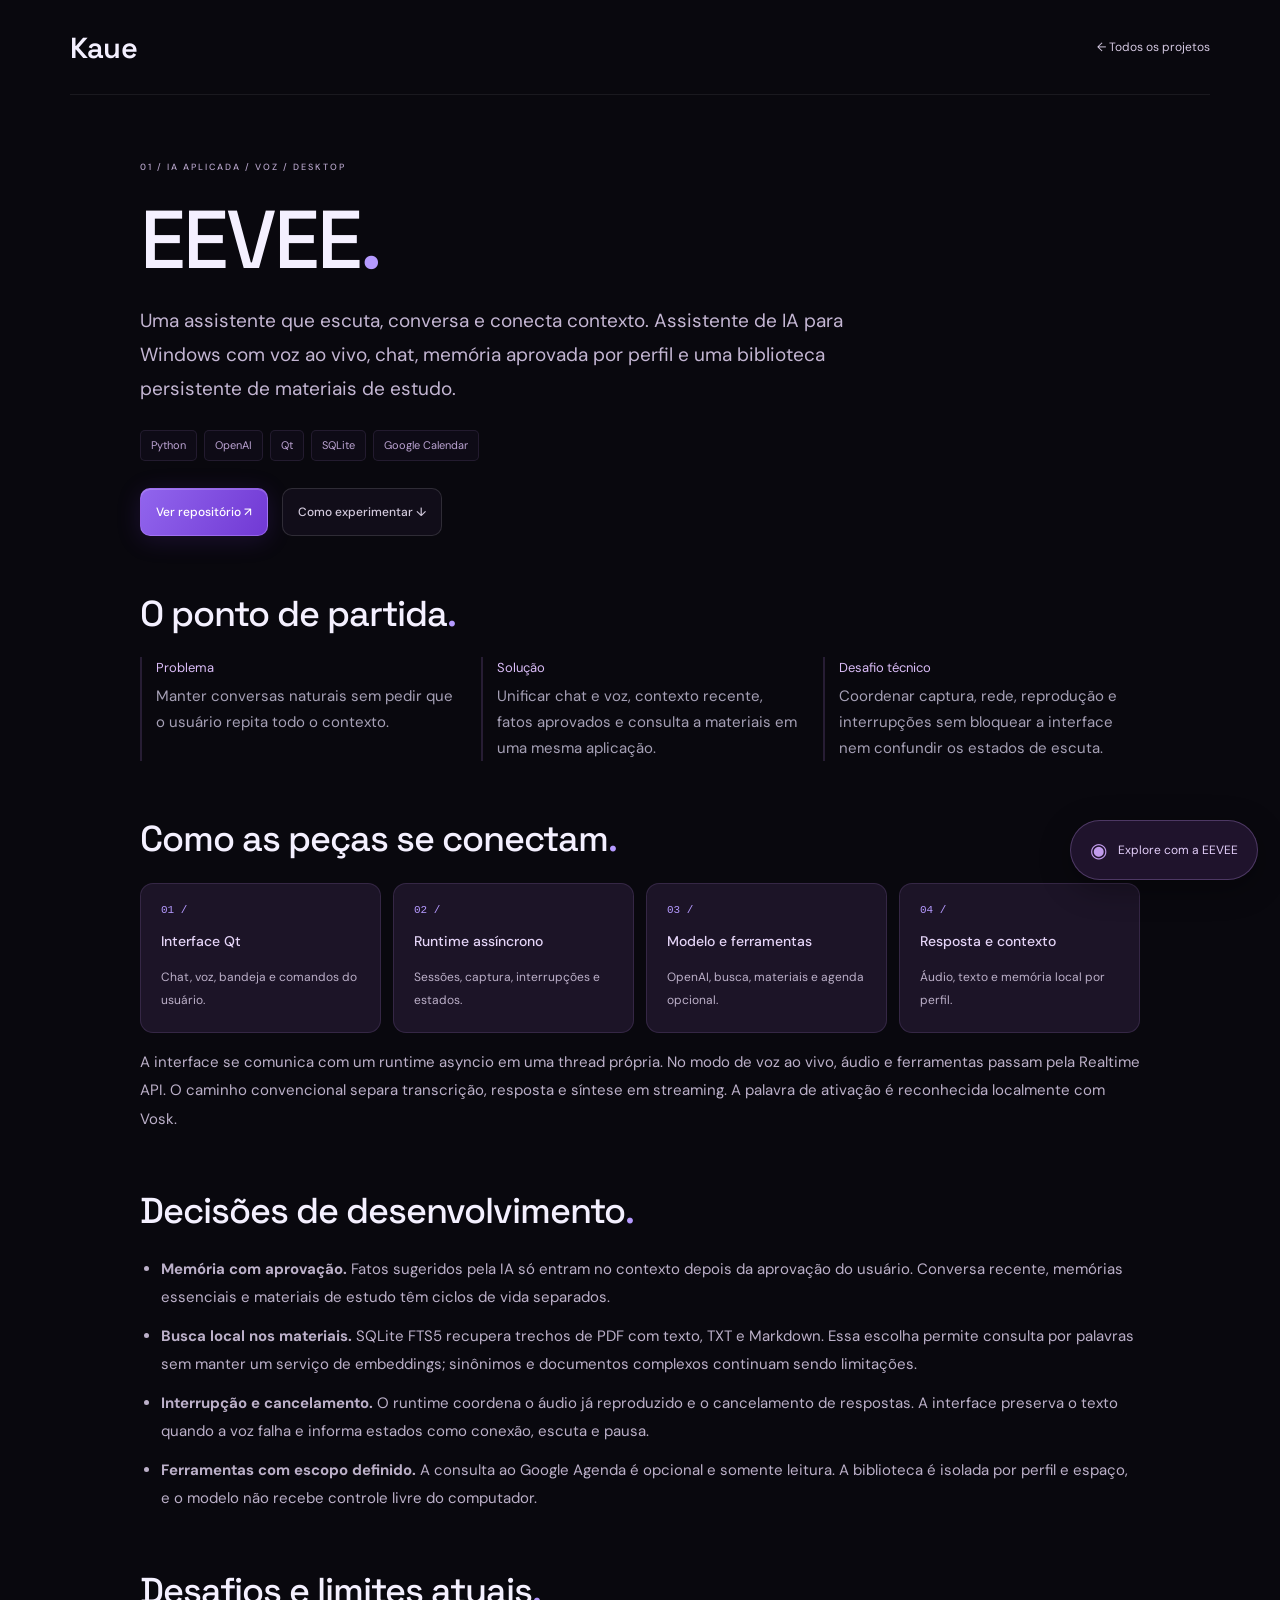
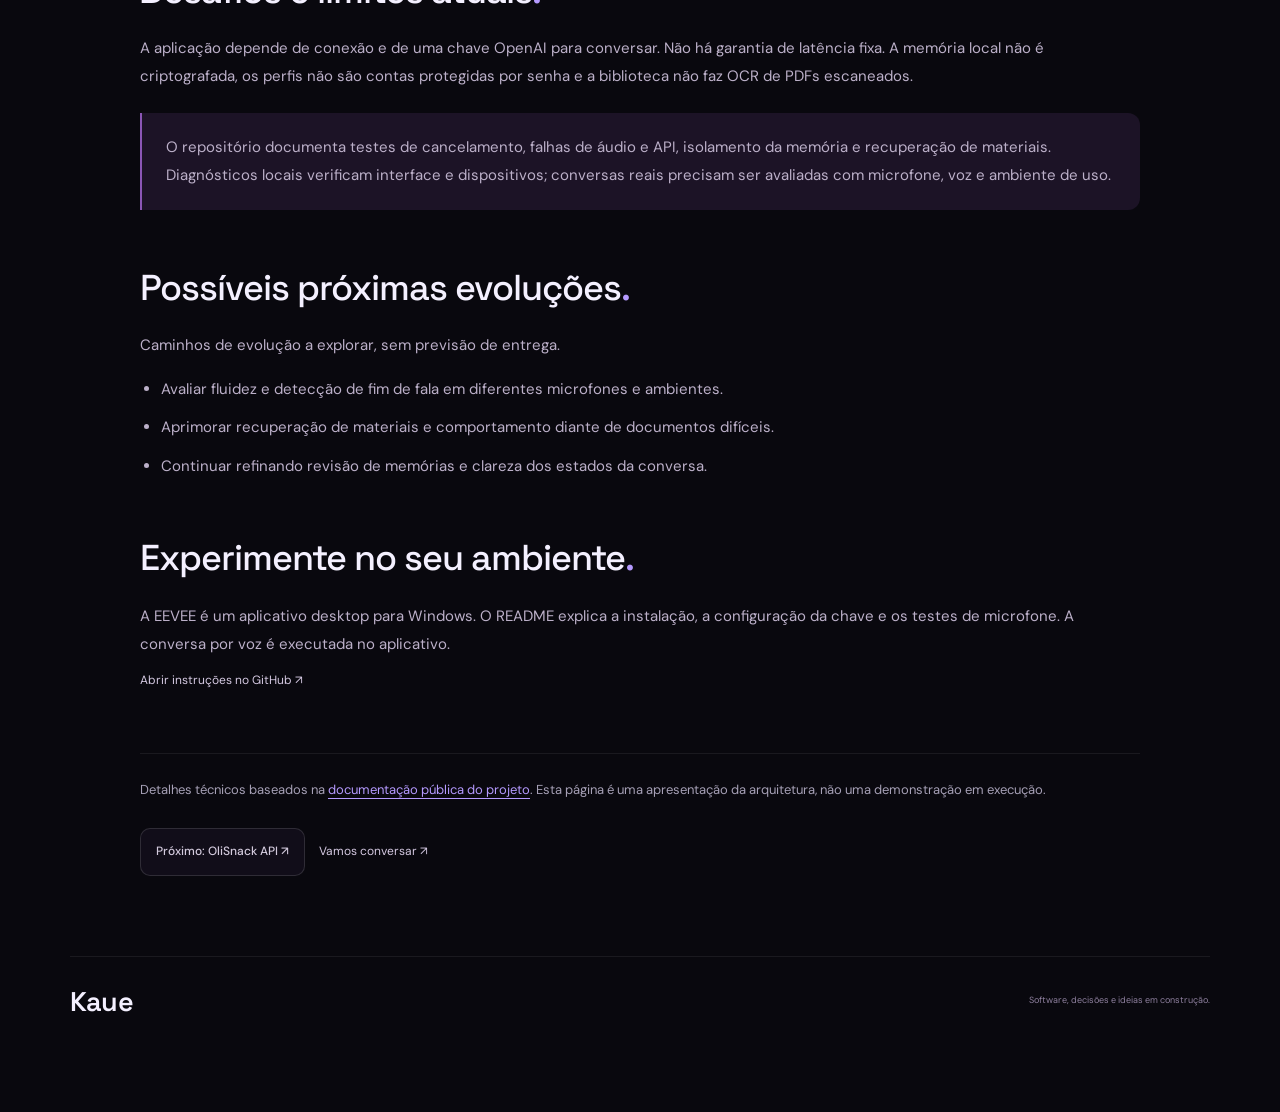
==== projects/eevee/index.html @ 70ad85b3 "feat: destaca EEVEE e aprimora portfolio para mobile" ====
<!DOCTYPE html>
<html lang="pt-BR"><head><meta charset="UTF-8"><meta name="viewport" content="width=device-width, initial-scale=1.0"><meta name="theme-color" content="#09080e"><title>EEVEE — Projeto de Kaue Oliveira</title><meta name="description" content="Assistente de IA para Windows com voz ao vivo, chat, memória aprovada por perfil e uma biblioteca persistente de materiais de estudo."><meta property="og:title" content="EEVEE — Kaue Oliveira"><meta property="og:description" content="Assistente de IA para Windows com voz ao vivo, chat, memória aprovada por perfil e uma biblioteca persistente de materiais de estudo."><meta property="og:type" content="article"><meta property="og:locale" content="pt_BR"><link rel="icon" href="../../assets/icons/favicon.svg" type="image/svg+xml"><link rel="preconnect" href="https://fonts.googleapis.com"><link rel="preconnect" href="https://fonts.gstatic.com" crossorigin><link href="https://fonts.googleapis.com/css2?family=DM+Sans:wght@400;500;600;700&family=Manrope:wght@400;500;600;700;800&family=Space+Grotesk:wght@400;500;600;700&display=swap" rel="stylesheet"><link rel="stylesheet" href="../../assets/css/main.css"><link rel="stylesheet" href="../../assets/css/showcase.css"><script src="../../assets/js/guide.js" defer></script></head>
<body><a class="skip-link" href="#main">Pular para o conteúdo</a><header class="container case-header"><a class="logo" href="../../index.html" aria-label="Kaue Oliveira, início">Kaue</a><a class="text-link" href="../../index.html#projects">← Todos os projetos</a></header>
<main class="container case-main" id="main"><p class="eyebrow">01 / IA APLICADA / VOZ / DESKTOP</p><h1>EEVEE<span class="accent">.</span></h1><p class="case-lead">Uma assistente que escuta, conversa e conecta contexto. Assistente de IA para Windows com voz ao vivo, chat, memória aprovada por perfil e uma biblioteca persistente de materiais de estudo.</p><div class="tags" aria-label="Tecnologias"><span>Python</span><span>OpenAI</span><span>Qt</span><span>SQLite</span><span>Google Calendar</span></div><div class="project-actions"><a class="button button-primary" href="https://github.com/KaueSun/Eevee-assistant" target="_blank" rel="noopener noreferrer">Ver repositório ↗</a><a class="button button-secondary" href="#experimentar">Como experimentar ↓</a></div>
<section class="case-section" aria-labelledby="overview-title"><h2 id="overview-title">O ponto de partida<span class="accent">.</span></h2><dl class="project-story"><div><dt>Problema</dt><dd>Manter conversas naturais sem pedir que o usuário repita todo o contexto.</dd></div><div><dt>Solução</dt><dd>Unificar chat e voz, contexto recente, fatos aprovados e consulta a materiais em uma mesma aplicação.</dd></div><div><dt>Desafio técnico</dt><dd>Coordenar captura, rede, reprodução e interrupções sem bloquear a interface nem confundir os estados de escuta.</dd></div></dl></section>
<section class="case-section" aria-labelledby="architecture-title"><h2 id="architecture-title">Como as peças se conectam<span class="accent">.</span></h2><ol class="architecture-flow" aria-label="Fluxo simplificado da arquitetura"><li><strong>Interface Qt</strong><span>Chat, voz, bandeja e comandos do usuário.</span></li><li><strong>Runtime assíncrono</strong><span>Sessões, captura, interrupções e estados.</span></li><li><strong>Modelo e ferramentas</strong><span>OpenAI, busca, materiais e agenda opcional.</span></li><li><strong>Resposta e contexto</strong><span>Áudio, texto e memória local por perfil.</span></li></ol><p>A interface se comunica com um runtime asyncio em uma thread própria. No modo de voz ao vivo, áudio e ferramentas passam pela Realtime API. O caminho convencional separa transcrição, resposta e síntese em streaming. A palavra de ativação é reconhecida localmente com Vosk.</p></section>
<section class="case-section" aria-labelledby="decisions-title"><h2 id="decisions-title">Decisões de desenvolvimento<span class="accent">.</span></h2><ul><li><strong>Memória com aprovação.</strong> Fatos sugeridos pela IA só entram no contexto depois da aprovação do usuário. Conversa recente, memórias essenciais e materiais de estudo têm ciclos de vida separados.</li><li><strong>Busca local nos materiais.</strong> SQLite FTS5 recupera trechos de PDF com texto, TXT e Markdown. Essa escolha permite consulta por palavras sem manter um serviço de embeddings; sinônimos e documentos complexos continuam sendo limitações.</li><li><strong>Interrupção e cancelamento.</strong> O runtime coordena o áudio já reproduzido e o cancelamento de respostas. A interface preserva o texto quando a voz falha e informa estados como conexão, escuta e pausa.</li><li><strong>Ferramentas com escopo definido.</strong> A consulta ao Google Agenda é opcional e somente leitura. A biblioteca é isolada por perfil e espaço, e o modelo não recebe controle livre do computador.</li></ul></section>
<section class="case-section" aria-labelledby="limits-title"><h2 id="limits-title">Desafios e limites atuais<span class="accent">.</span></h2><p>A aplicação depende de conexão e de uma chave OpenAI para conversar. Não há garantia de latência fixa. A memória local não é criptografada, os perfis não são contas protegidas por senha e a biblioteca não faz OCR de PDFs escaneados.</p><div class="case-note"><p>O repositório documenta testes de cancelamento, falhas de áudio e API, isolamento da memória e recuperação de materiais. Diagnósticos locais verificam interface e dispositivos; conversas reais precisam ser avaliadas com microfone, voz e ambiente de uso.</p></div></section>
<section class="case-section" aria-labelledby="next-title"><h2 id="next-title">Possíveis próximas evoluções<span class="accent">.</span></h2><p>Caminhos de evolução a explorar, sem previsão de entrega.</p><ul><li>Avaliar fluidez e detecção de fim de fala em diferentes microfones e ambientes.</li><li>Aprimorar recuperação de materiais e comportamento diante de documentos difíceis.</li><li>Continuar refinando revisão de memórias e clareza dos estados da conversa.</li></ul></section>
<section class="case-section" id="experimentar" aria-labelledby="try-title"><h2 id="try-title">Experimente no seu ambiente<span class="accent">.</span></h2><p>A EEVEE é um aplicativo desktop para Windows. O README explica a instalação, a configuração da chave e os testes de microfone. A conversa por voz é executada no aplicativo.</p><a class="text-link" href="https://github.com/KaueSun/Eevee-assistant#readme" target="_blank" rel="noopener noreferrer">Abrir instruções no GitHub ↗</a></section>
<p class="case-source">Detalhes técnicos baseados na <a href="https://github.com/KaueSun/Eevee-assistant#readme" target="_blank" rel="noopener noreferrer">documentação pública do projeto</a>. Esta página é uma apresentação da arquitetura, não uma demonstração em execução.</p><div class="project-actions"><a class="button button-secondary" href="../olisnack/">Próximo: OliSnack API ↗</a><a class="text-link" href="../../index.html#contact">Vamos conversar ↗</a></div></main><footer class="container footer"><a class="logo" href="../../index.html">Kaue</a><p>Software, decisões e ideias em construção.</p></footer></body></html>
---- assets/css/main.css ----
/* Portfolio styles. References and implementation notes in README.md. */
:root {
  --bg: #09080e;
  --surface: #111018;
  --text: #f4f0ff;
  --muted: #a6a0b6;
  --line: #ffffff12;
  --accent: #b59aff;
  --purple: #8751f5;
  --ease: cubic-bezier(.22, 1, .36, 1);
  --header-height: 100px;
  color-scheme: dark;
}
* { box-sizing: border-box; }
html { scroll-behavior: smooth; scroll-padding-top: var(--header-height); }
body { margin: 0; background: var(--bg); color: var(--text); font: 15px/1.7 'DM Sans', sans-serif; -webkit-font-smoothing: antialiased; }
a { color: inherit; text-decoration: none; }
button { font: inherit; cursor: pointer; }
button, a { touch-action: manipulation; -webkit-tap-highlight-color: transparent; }
[hidden] { display: none !important; }
img { display: block; max-width: 100%; height: auto; }
h1, h2, h3, p { margin: 0; }
h1, h2, h3 { font-family: 'Space Grotesk', 'Manrope', sans-serif; }
a:focus-visible, button:focus-visible { outline: 2px solid var(--accent); outline-offset: 6px; border-radius: 6px; }
::selection { background: #8451d9; color: white; }
.container { width: min(1140px, calc(100% - 80px)); margin-inline: auto; }
.accent { color: var(--accent); }
.muted { color: var(--muted); }
.gradient-text { color: #b59aff; background: linear-gradient(105deg, #e0ccff 5%, #b58aff 45%, #8251e8 95%); -webkit-background-clip: text; background-clip: text; -webkit-text-fill-color: transparent; }
.skip-link { position: fixed; z-index: 100; top: 10px; left: 10px; padding: 10px 20px; background: var(--accent); color: var(--bg); transform: translateY(-150%); }
.skip-link:focus { transform: translateY(0); }
/* Floating navigation */
.site-header { position: absolute; top: 22px; left: 0; width: 100%; z-index: 30; }
.header-inner { width: min(1050px, calc(100% - 80px)); min-height: 64px; padding: 10px 12px 10px 26px; display: flex; justify-content: space-between; align-items: center; gap: 24px; background: #121018d9; border: 1px solid #ffffff15; border-radius: 18px; backdrop-filter: blur(20px); box-shadow: 0 8px 35px #0003, inset 0 1px 0 #ffffff07; }
.site-header.is-scrolled { position: fixed; top: 12px; }
.logo { font-family: 'Space Grotesk', sans-serif; font-size: 29px; font-weight: 600; letter-spacing: -.8px; line-height: 1; white-space: nowrap; }
nav { display: flex; align-items: center; gap: 8px; font-size: 12px; }
nav a { position: relative; padding: 9px 13px; color: var(--muted); border-radius: 8px; transition: color .2s ease, background-color .2s ease; }
nav a:hover, nav a[aria-current] { color: #eee5ff; background: #a47cff12; }
nav .nav-contact { color: #eee6ff; background: #8b5cf618; border: 1px solid #b49aff30; margin-left: 15px; padding: 10px 16px; }
.nav-contact span { margin-left: 14px; color: var(--accent); }
.scroll-progress { position: absolute; bottom: 0; left: 15%; width: 70%; height: 1px; background: linear-gradient(90deg, transparent, #a97dff, transparent); transform: scaleX(0); transform-origin: left;  }
.menu-toggle { align-items: center; gap: 12px; min-height: 44px; background: #ffffff05; border: 1px solid #ffffff18; border-radius: 9px; padding: 8px 12px; color: var(--text); font-size: 12px; }
.menu-bars, .menu-bars::after { display: block; width: 17px; height: 1px; background: var(--text); transition: transform .2s ease; }
.menu-bars::after { content: ''; transform: translateY(5px); }
.menu-toggle[aria-expanded=true] .menu-bars { transform: rotate(45deg); }
.menu-toggle[aria-expanded=true] .menu-bars::after { transform: rotate(-90deg); }
/* The opening scene keeps the content readable above all decorative layers. */
.status-dot { display: inline-block; width: 6px; height: 6px; background: #ba92ff; border-radius: 50%; flex-shrink: 0; box-shadow: 0 0 10px #a064ff88; }
.button { position: relative; display: inline-flex; justify-content: center; align-items: center; gap: 22px; min-height: 49px; padding: 12px 20px; border-radius: 10px; font-size: 12px; font-weight: 500; transform: translate(var(--mx, 0px), var(--my, 0px)); transition: transform .35s var(--ease), box-shadow .25s ease, border-color .25s ease; }
.button-primary { background: linear-gradient(120deg, #9165ed, #7139d4); border: 1px solid #bb8cff70; color: #fff; box-shadow: inset 0 1px 0 #ffffff30, 0 4px 25px #6e34d130; }
.button-primary:hover { box-shadow: inset 0 1px 0 #ffffff40, 0 4px 35px #8853f060; }
.button-secondary { background: #14101dcc; border: 1px solid #ffffff20; color: #d3cadd; gap: 13px; }
.button-secondary:hover { border-color: #b18be980; }
.arrow { display: inline-block; font-size: 21px; line-height: 1; transition: transform .25s ease; }
a:hover .arrow { transform: translate(2px, -2px); }
.hero-bottom a { display: flex; align-items: center; gap: 12px; min-height: 40px; }
.scroll-indicator { display: grid; place-items: center; border: 1px solid #b997e533; border-radius: 20px; width: 23px; height: 33px; font-size: 15px; color: var(--accent); }
.effects-toggle { border: 1px solid #b38ade20; background: #21162f60; color: #b9aacc; display: inline-flex; align-items: center; gap: 8px; padding: 8px 12px; border-radius: 20px; font-size: 9px; min-height: 36px; }
.effects-icon { font-size: 16px; }
/* Project displays */
.section { padding-block: 110px; }
h2 { font-size: clamp(32px, 4vw, 51px); font-weight: 500; line-height: 1.12; letter-spacing: -2px; }
.section-heading { display: flex; justify-content: space-between; align-items: flex-end; gap: 40px; margin-bottom: 42px; }
.eyebrow { font-size: 9px; font-weight: 500; letter-spacing: 2px; display: flex; align-items: center; gap: 10px; color: #b6a4c9; margin-bottom: 21px; }
.section-number { color: #9470bc; }
.text-link { display: inline-flex; align-items: center; gap: 15px; font-size: 12px; min-height: 44px; color: #d5c9e2; }
.text-link span { color: var(--accent); transition: transform .2s ease; }
.text-link:hover span { transform: translate(3px, -2px); }
.project-card { min-width: 0; position: relative; display: block; padding: 10px; border: 1px solid #ffffff12; border-radius: 19px; background: linear-gradient(145deg, #17121d, #100d15); transition: border-color .3s ease, transform .4s var(--ease); overflow: hidden; isolation: isolate; }
[data-spotlight]::after { content: ''; position: absolute; inset: 0; pointer-events: none; border-radius: inherit; background: radial-gradient(350px circle at var(--sx, 50%) var(--sy, 0%), #b075ff17, transparent 65%); opacity: 0; transition: opacity .3s ease; z-index: 1; }
[data-spotlight]:hover::after { opacity: 1; }
.portfolio-visual { background: radial-gradient(ellipse at 50% 80%, #8246c277, transparent 70%), #251039; }
.portfolio-visual::before { content: ''; position: absolute; inset: 0; background-image: linear-gradient(#d0acff08 1px, transparent 1px), linear-gradient(90deg, #d0acff08 1px, transparent 1px); background-size: 30px 30px; z-index: -1; }
.visual-label, .visual-bottom { position: absolute; left: 21px; font-size: 7px; letter-spacing: 1.7px; color: #c6a5e5; z-index: 2; }
.visual-label { top: 20px; }
.visual-bottom { bottom: 18px; color: #9b7fb5; }
.browser-bar { display: flex; justify-content: space-between; align-items: center; padding: 9px 13px; border-bottom: 1px solid #ffffff0e; font: 7px monospace; color: #8d789f; }
.browser-bar>span:first-child { font-size: 6px; letter-spacing: 2px; color: #8c64b5; }
.mini-eyebrow { color: #ad8ad3; font-size: 5px; letter-spacing: 1px; }
.mini-content em { color: #b28be9; font-style: normal; }
.mini-button { background: #8145d2; border: 1px solid #c696ff50; padding: 6px 10px; border-radius: 4px; font-size: 5px; color: white; }
.project-card:hover .mini-browser, .project-card:focus-visible .mini-browser { transform: perspective(800px) rotateY(0) rotateX(0) rotateZ(0); }
.tags { display: flex; gap: 6px; flex-wrap: wrap; margin-bottom: 13px; }
.tags span { padding: 2px 8px; background: #9e6ed20a; border: 1px solid #b18ed321; border-radius: 5px; font-size: 8px; color: #bba3d2; }
.project-card:hover .project-arrow { background: #8751f535; transform: rotate(7deg); }
/* Six areas of exploration */
.skills-section { position: relative; border-block: 1px solid var(--line); background: radial-gradient(ellipse at 100% 0, #522d6b12, transparent 60%), #0c0a10; }
.section-description { max-width: 305px; color: var(--muted); font-size: 12px; line-height: 1.85; }
.skills-grid { display: grid; grid-template-columns: repeat(3, 1fr); gap: 14px; }
.skill-card { position: relative; min-width: 0; padding: 27px; border: 1px solid #ffffff10; background: linear-gradient(135deg, #17121f, #100d16); border-radius: 13px; overflow: hidden; transition: border-color .3s ease, transform .3s var(--ease); }
.skill-card:hover { border-color: #9e74d14d; transform: translateY(-4px); }
.skill-icon { width: 45px; height: 45px; display: grid; place-items: center; font: 500 20px monospace; color: #c2a4ef; border: 1px solid #af82e933; border-radius: 12px; background: linear-gradient(145deg, #50356755, #20162e); box-shadow: inset 0 1px 0 #d4b2ff12; margin-bottom: 24px; }
.skill-category { position: absolute; top: 44px; right: 25px; color: #8b7b9d; font-size: 7px; letter-spacing: 1.7px; }
.skill-card h3 { font-size: 20px; font-weight: 500; letter-spacing: -.5px; margin-bottom: 6px; }
.skill-card p { max-width: 260px; color: var(--muted); font-size: 12px; line-height: 1.8; }
.skills-footnote { display: flex; justify-content: center; align-items: center; gap: 10px; margin-top: 29px; color: #9a8ca9; font-size: 10px; }
/* Personal profile: an interactive portrait, with static text outside the tilt. */
.about-intro h2 { margin-bottom: 35px; }
.portrait-frame>img { width: 100%; height: 100%; object-fit: cover; object-position: center 48%; transition: transform .6s var(--ease); }
.portrait-shade { position: absolute; inset: 0; background: linear-gradient(180deg, #30144722, transparent 20%, #170d25d9), linear-gradient(100deg, #803ec01a, transparent); }
.portrait-top { position: absolute; inset: 21px 23px auto; display: flex; justify-content: space-between; align-items: center; color: #e4d2f5; font-size: 8px; letter-spacing: 1.7px; }
.portrait-top>span:last-child { font-size: 22px; }
.about-content { position: relative; border-radius: 16px; }
.about-content>p { color: var(--muted); font-size: 13px; margin-bottom: 22px; }
/* Contact remains in the purple visual system. */
.contact-section { position: relative; overflow: hidden; isolation: isolate; border-top: 1px solid #b780f22a; background: radial-gradient(ellipse at 50% 110%, #7134b442, transparent 65%), #110b1a; }
.contact-inner { position: relative; padding-block: 100px 70px; text-align: center; z-index: 2; }
.contact-inner .eyebrow { justify-content: center; font-size: 8px; }
.contact-inner h2 { font-size: clamp(38px, 5.1vw, 64px); line-height: 1.15; margin: 27px 0 23px; letter-spacing: -2.6px; }
.contact-inner>p:not(.eyebrow):not(.copy-status) { color: #ad9cbd; font-size: 12px; line-height: 1.9; }
.contact-actions { display: flex; align-items: center; justify-content: center; gap: 26px; margin: 30px 0 19px; flex-wrap: wrap; }
.copy-email { display: inline-flex; align-items: center; gap: 12px; border: 0; background: transparent; padding: 12px 0; color: #c5afd9; font-size: 12px; }
.copy-email>span:last-child { font-size: 19px; }
.contact-email { color: #9e86b2; font-size: 11px; text-decoration: underline; text-underline-offset: 5px; }
.copy-status { font-size: 11px; color: #ceade9; min-height: 19px; margin-top: 13px; }
.contact-rings { position: absolute; z-index: -1; width: 850px; height: 500px; left: 50%; top: 70%; transform: translate(-50%, -50%); pointer-events: none; }
.contact-rings span { position: absolute; inset: 0; border: 1px solid #ad6ce513; border-radius: 50%; transform: rotate(-12deg); }
.contact-rings span:nth-child(2) { inset: 40px -100px; }
.contact-rings span:nth-child(3) { inset: 80px -200px; }
.footer { display: flex; justify-content: space-between; align-items: center; gap: 24px; padding-block: 31px; border-top: 1px solid var(--line); }
.footer>.logo { font-size: 27px; }
.footer>p { color: #8f809f; font-size: 9px; }
.footer-links { display: flex; gap: 19px; font-size: 10px; color: #b7a6c6; }
.footer-links a:hover { color: #e2c8ff; }
.back-top { width: 34px; height: 34px; display: grid; place-items: center; border: 1px solid #b684dc30; border-radius: 50%; color: var(--accent); }
/* Personal portfolio: identity, background, real work, skills and contact. */
.hero { position: relative; display: flex; flex-direction: column; justify-content: center; isolation: isolate; overflow: hidden; min-height: 810px; padding-top: 150px; }
.hero-content { position: relative; z-index: 2; display: grid; grid-template-columns: 1.2fr 1fr; align-items: center; gap: 100px; }
.hero-copy { min-width: 0; }
.hero-aura { position: absolute; inset: 0; z-index: -3; background: radial-gradient(ellipse at 77% 46%, #6127a22e, transparent 47%); }
.hero-aura::before { content: ''; position: absolute; width: 570px; height: 500px; top: 120px; left: 53%; border: 1px solid #ae7add12; border-radius: 50%; transform: rotate(-20deg); box-shadow: 0 0 100px #7d3ed00a; }
#hero-canvas { position: absolute; inset: 0; width: 100%; height: 100%; z-index: -2; pointer-events: none; opacity: .6; }
.intro { color: #bca6d6; font-size: 10px; letter-spacing: 3px; margin: 0 0 17px; }
h1 { font-size: clamp(72px, 7vw, 98px); font-weight: 500; line-height: .99; letter-spacing: -5px; }
.hero-role { font: 400 20px/1.5 'Space Grotesk', sans-serif; color: #d4c9e1; margin-top: 25px; letter-spacing: -.35px; }
.hero-description { max-width: 430px; margin: 18px 0 0; color: var(--muted); font-size: 14px; line-height: 1.85; }
.hero-actions { display: flex; flex-wrap: wrap; justify-content: flex-start; gap: 12px; margin-top: 27px; }
.hero-socials { display: flex; gap: 23px; margin-top: 23px; color: #b8a7c9; font-size: 11px; }
.hero-socials a { display: inline-flex; align-items: center; gap: 9px; min-height: 34px; }
.hero-socials a:hover { color: #e0c8ff; }
.hero-socials span { color: var(--accent); }
.hero-profile { min-width: 0; }
.portrait-composition { position: relative; width: min(100%, 395px); margin-left: auto; padding-bottom: 24px; }
.portrait-frame { position: relative; overflow: hidden; aspect-ratio: 4/4.5; border: 1px solid #b38adc40; border-radius: 20px; background: #201728; transform: perspective(1000px) rotateX(var(--rx, 0deg)) rotateY(var(--ry, 0deg)); transition: transform .4s var(--ease); }
.profile-availability { position: absolute; bottom: 0; left: -22px; right: 22px; display: flex; align-items: center; gap: 13px; padding: 17px 20px; border: 1px solid #b47be345; border-radius: 11px; background: #1b1325; box-shadow: 0 12px 30px #0004; font-size: 12px; }
.profile-availability small { display: block; color: #a992be; font-size: 9px; margin-top: 3px; }
.profile-availability>span:last-child { margin-left: auto; color: var(--accent); font-size: 20px; }
.hero-bottom { display: flex; justify-content: space-between; align-items: center; gap: 20px; border-bottom: 1px solid var(--line); margin-top: 57px; padding: 22px 0; color: #a18caf; font-size: 9px; }
.hero-index { font-size: 8px; letter-spacing: 2px; }
.about-grid { display: grid; grid-template-columns: .85fr 1.35fr; gap: 110px; align-items: start; }
.about-summary { max-width: 270px; color: var(--muted); font-size: 14px; line-height: 1.9; margin: 24px 0 12px; }
.about-content>.about-lead { color: #e1d8eb; font: 400 25px/1.5 'Space Grotesk', sans-serif; letter-spacing: -.6px; margin-bottom: 18px; }
.education-card { display: flex; align-items: center; gap: 17px; margin-top: 29px; padding: 23px 21px; background: #141019; border: 1px solid #ac7bd525; border-radius: 12px; }
.education-icon { display: grid; place-items: center; width: 43px; height: 43px; flex-shrink: 0; color: #bb8de7; background: #9b5acc13; border-radius: 10px; font: 19px monospace; }
.education-card .eyebrow { font-size: 7px; letter-spacing: 1.5px; margin-bottom: 5px; }
.education-card h3 { font-size: 16px; font-weight: 500; }
.education-card p:last-child { color: var(--muted); font-size: 11px; margin-top: 3px; }
.education-status { margin-left: auto; font-size: 8px; color: #c2a0e6; background: #9661c913; border: 1px solid #ae7eea26; border-radius: 20px; padding: 3px 9px; }
.projects-section { background: #0e0b13; border-block: 1px solid var(--line); }
.featured-project { display: grid; grid-template-columns: 1.1fr 1fr; align-items: stretch; gap: 10px; padding: 12px; }
.featured-project:hover { border-color: #9867d84d; }
.project-visual { position: relative; min-height: 380px; height: 100%; display: flex; align-items: center; justify-content: center; border-radius: 11px; overflow: hidden; isolation: isolate; }
.mini-browser { width: 88%; position: relative; background: #0d0914; color: var(--text); border: 1px solid #b283df45; border-radius: 8px; box-shadow: 0 25px 40px #07030d88; transform: perspective(800px) rotateY(-9deg) rotateX(8deg) rotateZ(-3deg); transition: transform .7s var(--ease); overflow: hidden; }
.mini-content { display: grid; grid-template-columns: 1fr 1fr; align-items: center; gap: 20px; min-height: 235px; padding: 27px 24px; position: relative; text-align: left; }
.mini-content strong { display: block; font: 500 34px/1.02 'Space Grotesk', sans-serif; letter-spacing: -1.5px; margin: 11px 0 9px; }
.mini-profile { width: 100%; height: 162px; object-fit: cover; object-position: center 48%; border-radius: 7px; border: 1px solid #b389d233; }
.mini-role { color: #b7a3c9; font-size: 7px; margin-bottom: 17px; }
.project-info { padding: 26px 25px; display: block; }
.project-type { font-size: 8px !important; letter-spacing: 1.8px; color: #b89bce !important; margin-bottom: 15px; }
.project-type>span { margin-inline: 8px; color: #7a589b; }
.project-info h3 { font-size: 29px; font-weight: 500; letter-spacing: -1px; margin-bottom: 13px; }
.project-info p { font-size: 12px; color: var(--muted); line-height: 1.85; }
.project-contribution { margin: 20px 0; }
.project-contribution strong { display: block; margin-bottom: 4px; color: #d1bddf; font-size: 11px; font-weight: 500; }
.project-info .tags { margin-bottom: 22px; }
.project-actions { position: relative; z-index: 2; }
.project-actions .button { font-size: 11px; min-height: 43px; padding: 10px 15px; }
.project-details { position: relative; z-index: 2; margin-top: 22px; border-top: 1px solid var(--line); padding-top: 7px; }
.project-details summary { list-style: none; display: flex; align-items: center; justify-content: space-between; gap: 20px; cursor: pointer; color: #c9b5d8; font-size: 11px; padding: 10px 0; min-height: 40px; }
.project-details summary::-webkit-details-marker { display: none; }
.project-details summary:focus-visible { outline: 2px solid var(--accent); outline-offset: 3px; border-radius: 4px; }
.project-details summary>span { color: var(--accent); font-size: 19px; transition: transform .2s ease; }
.project-details[open] summary>span { transform: rotate(45deg); }
.project-details ul { margin: 6px 0 8px; padding-left: 16px; color: var(--muted); font-size: 11px; line-height: 1.85; }
.project-details li+li { margin-top: 5px; }
.repository-link { display: flex; align-items: center; gap: 20px; margin-top: 22px; padding: 22px 25px; border: 1px solid #aa7dd41f; border-radius: 12px; background: #141019; transition: border-color .2s ease; }
.repository-link:hover { border-color: #ae7eed60; }
.repository-icon { color: #bd90ed; font: 25px monospace; }
.repository-link strong { display: block; font-size: 13px; font-weight: 500; margin-bottom: 4px; }
.repository-link>span:nth-child(2)>span { color: var(--muted); font-size: 11px; }
.repository-cta { margin-left: auto; font-size: 11px; color: #c2a8dc; }
.repository-cta>span { margin-left: 13px; }
.contact-socials { display: flex; justify-content: center; flex-wrap: wrap; gap: 26px; margin-top: 26px; font-size: 11px; color: #b59bca; }
.contact-socials a { min-height: 32px; }
.contact-socials a:hover { color: #ead5ff; }

/* Progressive enhancement and motion controls */
.reveal { transition: opacity .7s var(--ease), transform .7s var(--ease); }
.reveal.is-pending { opacity: 0; transform: translateY(24px); }
@media (prefers-reduced-motion: no-preference) {
  .hero-enter { animation: enter .9s var(--ease) both; }
  .intro.hero-enter { animation-delay: .07s; }
  .headline-line:first-child { animation-delay: .13s; }
  .headline-line:nth-child(2) { animation-delay: .2s; }
  .hero-description.hero-enter { animation-delay: .27s; }
  .hero-actions.hero-enter { animation-delay: .34s; }
  @keyframes enter { from { opacity: 0; transform: translateY(22px); filter: blur(5px); } to { opacity: 1; transform: translateY(0); filter: blur(0); } }
}
@media (hover: hover) and (pointer: fine) { .portrait-frame:hover>img { transform: scale(1.04); } }
@media (max-width: 1100px) {
  .container { width: calc(100% - 64px); }
}
@media (max-width: 800px) {
  .container { width: calc(100% - 48px); }
  .header-inner { padding-left: 19px; gap: 12px; }
  nav { gap: 0; font-size: 11px; }
  nav a { padding: 8px 11px; }
  nav .nav-contact { margin-left: 5px; padding: 10px 12px; }
  .nav-contact span { margin-left: 6px; }
  .section { padding-block: 80px; }
  h2 { font-size: 39px; }
  .section-description { max-width: 260px; }
  .skill-card { padding: 23px 19px; }
  .skill-category { top: 40px; right: 17px; font-size: 6px; letter-spacing: 1px; }
  .skill-icon { width: 37px; height: 37px; font-size: 17px; }
  .skill-card p { font-size: 11px; }
  .about-content>p { font-size: 12px; }
  .footer { flex-wrap: wrap; }
  .footer>p { flex: 1; }
  .footer-links { order: 4; width: 100%; justify-content: center; padding-top: 18px; border-top: 1px solid var(--line); }
}
@media (max-width: 620px) {
  :root { --header-height: 95px; }
  .container { width: calc(100% - 40px); }
  .site-header { top: 14px; }
  .header-inner { width: calc(100% - 28px); flex-wrap: wrap; padding: 9px 10px 9px 17px; border-radius: 14px; min-height: 62px; }
  .logo { font-size: 28px; }
  .menu-toggle:not([hidden]) { display: flex; }
  nav { width: 100%; flex-wrap: wrap; padding: 5px 0 8px; gap: 5px; }
  nav a { min-height: 42px; display: inline-flex; align-items: center; padding: 8px 12px; font-size: 12px; }
  .has-js nav { display: none; }
  .has-js nav.is-open { display: flex; }
  nav .nav-contact { margin-left: 0; }
  html:not(.has-js) .site-header { position: relative; }
  html:not(.has-js) .hero { padding-top: 65px; }
  .hero-description br { display: none; }
  .button { padding: 12px 15px; font-size: 11px; gap: 14px; min-height: 46px; }
  .button-secondary { gap: 9px; }
  .section { padding-block: 65px; }
  h2 { font-size: 37px; letter-spacing: -1.7px; }
  .eyebrow { font-size: 8px; letter-spacing: 1.6px; margin-bottom: 18px; }
  .section-heading { display: block; margin-bottom: 29px; }
  .section-heading>.text-link { margin-top: 16px; }
  .visual-label, .visual-bottom { font-size: 6px; left: 17px; }
  .section-description { max-width: 330px; margin-top: 21px; font-size: 12px; }
  .skills-grid { grid-template-columns: 1fr 1fr; gap: 10px; }
  .skill-card { padding: 20px 15px; }
  .skill-category { position: static; display: block; font-size: 6px; letter-spacing: 1px; margin-bottom: 7px; }
  .skill-icon { margin-bottom: 21px; }
  .skill-card h3 { font-size: 19px; }
  .skill-card p { font-size: 11px; }
  .skills-footnote { font-size: 9px; gap: 8px; }
  .about-intro h2 { margin-bottom: 30px; }
  .about-content>p { font-size: 13px; }
  .contact-inner { padding-block: 70px 48px; }
  .contact-inner .eyebrow { font-size: 7px; letter-spacing: 1.3px; }
  .contact-inner h2 { font-size: clamp(31px, 8vw, 47px); letter-spacing: -1.7px; }
  .contact-inner>p:not(.eyebrow):not(.copy-status) { font-size: 12px; }
  .contact-inner>p br { display: none; }
  .contact-actions { gap: 23px; }
  .contact-rings { width: 600px; }
  .footer { gap: 15px; padding-block: 26px; }
  .footer>p { font-size: 8px; max-width: 190px; text-align: center; }
  .footer>.logo { font-size: 26px; }
  .back-top { width: 31px; height: 31px; }
}
@media (max-width: 360px) {
  .hero-actions .button { padding-inline: 11px; font-size: 10px; gap: 10px; }
}
.motion-paused *, .motion-paused *::before, .motion-paused *::after { animation: none !important; transition: none !important; }
.motion-paused .reveal.is-pending { opacity: 1; transform: none; }
.motion-paused .portrait-frame, .motion-paused .button { transform: none !important; }
@media (prefers-reduced-motion: reduce) {
  html { scroll-behavior: auto; }
  *, *::before, *::after { animation: none !important; transition: none !important; }
  .reveal.is-pending { opacity: 1; transform: none; }
  .portrait-frame, .button { transform: none !important; }
}

/* Portfolio layout at smaller widths. */
@media (max-width: 1100px) {
  .hero-content { gap: 55px; }
  .hero { min-height: 770px; padding-top: 140px; }
  .hero-role { font-size: 18px; }
  .about-grid { gap: 70px; }
  .education-card { padding: 20px 16px; gap: 12px; }
  .education-status { display: none; }
  .featured-project { grid-template-columns: 1fr 1fr; }
  .project-info { padding: 24px 17px; }
  .mini-content { padding: 24px 18px; gap: 14px; }
  .mini-content strong { font-size: 29px; }
}
@media (max-width: 800px) {
  .hero-content { gap: 40px; }
  .hero { min-height: 740px; padding-top: 133px; }
  h1 { font-size: 76px; letter-spacing: -4px; }
  .hero-role { font-size: 16px; }
  .hero-description { font-size: 13px; }
  .portrait-frame { aspect-ratio: 4/5; }
  .profile-availability { left: -15px; right: 8px; padding: 14px 12px; gap: 10px; font-size: 10px; }
  .profile-availability small { font-size: 7px; }
  .hero-bottom { margin-top: 40px; }
  .about-grid { grid-template-columns: .85fr 1.3fr; gap: 45px; }
  .about-summary { font-size: 13px; }
  .education-icon { width: 34px; height: 34px; font-size: 16px; }
  .education-card h3 { font-size: 13px; }
  .project-info h3 { font-size: 24px; }
  .project-visual { min-height: 330px; }
  .mini-content { grid-template-columns: 1fr; min-height: 245px; text-align: center; }
  .mini-profile { display: none; }
  .mini-content strong { font-size: 38px; }
  .repository-link { padding: 20px; gap: 15px; }
  .repository-cta { max-width: 100px; font-size: 10px; }
}
@media (max-width: 620px) {
  .hero { min-height: auto; padding-top: 126px; }
  .hero-content { width: calc(100% - 40px); grid-template-columns: 1fr; gap: 38px; }
  .intro { font-size: 9px; margin-bottom: 17px; }
  h1 { font-size: clamp(68px, 19vw, 94px); letter-spacing: -4px; }
  .hero-role { font-size: 18px; margin-top: 21px; }
  .hero-description { max-width: 365px; font-size: 13px; margin-top: 16px; padding: 0; }
  .hero-actions { margin-top: 24px; gap: 12px; }
  .hero-socials { margin-top: 17px; gap: 24px; font-size: 11px; }
  .hero-profile { width: 100%; }
  .portrait-composition { width: calc(100% - 28px); max-width: 340px; margin-inline: auto; }
  .portrait-frame { aspect-ratio: 1.1; }
  .profile-availability { left: -14px; right: 15px; font-size: 11px; padding: 15px 16px; }
  .profile-availability small { font-size: 8px; }
  .hero-bottom { margin-top: 24px; padding: 21px 0; font-size: 8px; gap: 12px; }
  .hero-index { display: none; }
  .hero-aura { background: radial-gradient(ellipse at 60% 80%, #6127a229, transparent 60%); }
  .hero-aura::before { left: -20%; top: 480px; width: 600px; height: 350px; }
  .about-grid { grid-template-columns: 1fr; gap: 26px; }
  .about-intro h2 { margin-bottom: 0; }
  .about-summary { max-width: 320px; margin-top: 18px; }
  .about-content>.about-lead { font-size: 23px; }
  .education-card { padding: 21px 17px; margin-top: 24px; gap: 15px; }
  .education-card h3 { font-size: 15px; }
  .education-icon { width: 40px; height: 40px; }
  .featured-project { grid-template-columns: 1fr; gap: 0; padding: 10px; }
  .project-visual { min-height: 265px; }
  .mini-content { grid-template-columns: 1fr 1fr; padding: 24px 17px; min-height: 205px; text-align: left; gap: 12px; }
  .mini-profile { display: block; height: 144px; }
  .mini-content strong { font-size: 29px; }
  .mini-role { font-size: 6px; }
  .project-info { padding: 25px 13px 13px; }
  .project-info h3 { font-size: 27px; }
  .project-info p { font-size: 12px; }
  .repository-link { flex-wrap: wrap; gap: 12px; padding: 20px 17px; }
  .repository-link strong { font-size: 12px; }
  .repository-link>span:nth-child(2) { flex: 1; }
  .repository-icon { font-size: 21px; }
  .repository-cta { max-width: none; width: 100%; margin: 4px 0 0 37px; font-size: 11px; }
  .contact-inner h2 { font-size: 41px; }
}
@media (max-width: 360px) {
  .hero-role { font-size: 16px; }
  .hero-bottom a { gap: 7px; }
  .effects-toggle { font-size: 8px; padding-inline: 9px; }
  .mini-content { padding-inline: 12px; gap: 10px; }
  .mini-content strong { font-size: 25px; }
  .mini-profile { height: 125px; }
}

/* Public GitHub projects, curated from their repository READMEs. */
.github-projects { display: grid; grid-template-columns: repeat(2, minmax(0, 1fr)); align-items: stretch; gap: 24px; margin-top: 24px; }
.repository-project { display: flex; flex-direction: column; padding: 10px; }
.project-art { position: relative; height: 155px; flex-shrink: 0; display: flex; align-items: center; justify-content: center; isolation: isolate; overflow: hidden; border-radius: 11px; background: radial-gradient(ellipse at 70% 90%, #6932aa38, transparent 65%), #1c1029; }
.project-art::before { content: ''; position: absolute; inset: 0; z-index: -1; background-image: radial-gradient(#c69af525 1px, transparent 1px); background-size: 18px 18px; mask-image: linear-gradient(90deg, transparent, black); }
.art-number { position: absolute; top: 15px; left: 18px; color: #a185bc; font: 9px monospace; letter-spacing: 1px; }
.art-mark { color: #c7a6f3; font: 500 42px 'Space Grotesk', monospace; letter-spacing: -2px; line-height: 1; transform: translateY(-7px); transition: transform .4s var(--ease); }
.art-caption { position: absolute; left: 15px; right: 15px; bottom: 19px; text-align: center; color: #a78cbe; font: 9px monospace; letter-spacing: .3px; }
.art-orbit { position: absolute; z-index: -1; width: 240px; height: 90px; border: 1px solid #b581e52b; border-radius: 50%; transform: rotate(-20deg); }
.art-viral-bot { background-color: #21102b; }
.art-viral-bot .art-mark { font-size: 36px; }
.art-estoque .art-mark { font-size: 36px; letter-spacing: 1px; }
.art-nutrisearch { background-color: #17112d; }
.art-socratico .art-mark { font-family: monospace; }
.repository-project:hover .art-mark { transform: translateY(-10px); }
.repository-body { display: flex; flex: 1; flex-direction: column; padding: 24px 20px 10px; }
.repository-body .project-type { font-size: 8px !important; line-height: 1.7; margin-bottom: 10px; letter-spacing: 1.3px; }
.repository-body h3 { font-size: 24px; font-weight: 500; letter-spacing: -.7px; line-height: 1.25; margin-bottom: 13px; }
.repository-description { color: var(--muted); font-size: 13px; line-height: 1.85; margin-bottom: 19px; }
.repository-body .tags { margin-bottom: 17px; }
.project-highlights { margin: 0 0 23px; padding-left: 16px; color: #b2a1c0; font-size: 11px; line-height: 1.9; }
.project-highlights li+li { margin-top: 3px; }
.project-highlights li::marker { color: #9d75c7; }
.repository-action { position: relative; z-index: 2; display: flex; align-items: center; justify-content: space-between; gap: 20px; padding: 14px 0; margin-top: auto; border-top: 1px solid var(--line); color: #cfb7e8; font-size: 12px; }
.repository-action>span { color: var(--accent); font-size: 20px; transition: transform .2s ease; }
.repository-action:hover>span { transform: translate(2px, -2px); }
@media (max-width: 800px) {
  .github-projects { gap: 18px; }
  .repository-body { padding: 21px 13px 7px; }
  .repository-body h3 { font-size: 22px; }
  .repository-description { font-size: 12px; }
}
@media (max-width: 620px) {
  .github-projects { grid-template-columns: 1fr; gap: 20px; margin-top: 20px; }
  .project-art { height: 145px; }
  .repository-body { padding: 23px 14px 7px; }
  .repository-body h3 { font-size: 24px; }
}
---- assets/css/showcase.css ----
/* Software showcase: responsive content, case studies and portfolio guide. */
:where(h2, h3, article[id]) { scroll-margin-top: 115px; }
.section { padding-block: 82px; }
.hero { min-height: auto; }
.hero-content { gap: 64px; }
.hero-copy { min-width: 0; }
.hero-role { font-size: clamp(20px, 2.2vw, 27px); line-height: 1.4; }
.hero-specialties { display: block; margin-top: 7px; color: var(--accent); font-size: 15px; font-weight: 400; letter-spacing: .2px; }
.hero-description { font-size: 15px; line-height: 1.85; max-width: 490px; }
.hero-socials { flex-wrap: wrap; column-gap: 24px; row-gap: 4px; }
.hero-socials a, .effects-toggle { min-height: 44px; }
.portrait-frame { background: #241434; box-shadow: 0 22px 70px #6d389422; }
.portrait-frame>img { filter: saturate(.55) contrast(1.05); }
.portrait-shade { pointer-events: none; background: linear-gradient(180deg, #28133422, transparent 30%, #190d2cdf), linear-gradient(110deg, #985cc43a, transparent 70%); }
.about-grid { gap: 70px; }
.about-content>p { font-size: 15px; line-height: 1.85; }
.about-intro h2 { margin-bottom: 22px; }
.section-description { font-size: 14px; }
.eevee-feature { grid-template-columns: .9fr 1.1fr; padding: 12px; gap: 12px; border-color: #a77ade35; }
.eevee-art { position: relative; display: flex; flex-direction: column; align-items: center; justify-content: center; gap: 36px; overflow: hidden; isolation: isolate; min-height: 570px; border-radius: 12px; background: radial-gradient(ellipse at 50% 44%, #7635b349, transparent 64%), #160e22; }
.eevee-art::before { content: ''; position: absolute; inset: 0; z-index: -1; background-image: linear-gradient(#b77dea0b 1px, transparent 1px), linear-gradient(90deg, #b77dea0b 1px, transparent 1px); background-size: 38px 38px; mask-image: linear-gradient(transparent, #000 35%, transparent); }
.eevee-art-label { position: absolute; top: 26px; left: 26px; font: 10px 'DM Sans', sans-serif; letter-spacing: 2px; color: #c6a9e6; }
.eevee-orb { width: 210px; aspect-ratio: 1; border-radius: 50%; display: grid; place-items: center; position: relative; background: radial-gradient(circle at 37% 30%, #9a69c43b, #421b6a22 58%, #3d146940); box-shadow: inset 0 0 45px #b085e531, 0 0 80px #8d49dd21; border: 1px solid #bb8ff156; }
.eevee-orb::before, .eevee-orb::after { content: ''; position: absolute; inset: -20px; border: 1px solid #ad78e522; border-radius: 50%; }
.eevee-orb::after { inset: -43px; border-color: #ad78e514; }
.voice-bars { display: flex; align-items: center; gap: 9px; height: 86px; }
.voice-bars i { width: 7px; height: 28px; border-radius: 8px; background: linear-gradient(#e5d3ff, #9560dc); box-shadow: 0 0 15px #b783fb44; }
.voice-bars i:nth-child(2), .voice-bars i:nth-child(6) { height: 46px; }
.voice-bars i:nth-child(3), .voice-bars i:nth-child(5) { height: 68px; }
.voice-bars i:nth-child(4) { height: 88px; }
.eevee-wordmark { text-align: center; font: 500 52px/1.1 'Space Grotesk', sans-serif; letter-spacing: 12px; padding-left: 12px; color: #e8d8ff; }
.eevee-wordmark>span { display: block; margin-top: 18px; font: 9px 'DM Sans', sans-serif; letter-spacing: 2.5px; padding-right: 12px; color: #b29bc9; }
.eevee-capabilities { display: flex; flex-wrap: wrap; justify-content: center; gap: 8px; }
.eevee-capabilities span { font-size: 11px; color: #c5a9e3; padding: 6px 11px; border: 1px solid #b680ef25; border-radius: 30px; }
.eevee-info { padding: 28px 25px; }
.eevee-info .project-type { font-size: 10px !important; letter-spacing: 1.1px; }
.development-status { display: inline-flex; align-items: center; gap: 8px; margin-bottom: 22px; color: #c6b3db; font-size: 11px; }
.eevee-info h3 { font-size: clamp(29px, 3vw, 39px); line-height: 1.2; letter-spacing: -1.3px; margin-bottom: 19px; }
.eevee-info .eevee-description { font-size: 14px; line-height: 1.85; }
.eevee-description strong { color: var(--text); font-weight: 500; }
.project-story { display: grid; gap: 13px; margin: 23px 0; }
.project-story div { padding-left: 14px; border-left: 2px solid #a978dc30; }
.project-story dt { color: #dbbdf8; font-size: 11px; margin-bottom: 3px; }
.project-story dd { margin: 0; color: var(--muted); font-size: 13px; line-height: 1.75; }
.compact-story { margin: 2px 0 24px; }
.compact-story div { border: 0; padding: 0; }
.compact-story dt { font-size: 11px; }
.tags { gap: 7px; flex-wrap: wrap; }
.tags span { font-size: 11px; padding: 5px 10px; }
.project-actions { display: flex; align-items: center; flex-wrap: wrap; gap: 14px; }
.project-actions .button { min-height: 48px; font-size: 12px; }
.repository-description { font-size: 14px; }
.repository-body .project-type { font-size: 10px !important; }
.case-link { display: flex; align-items: center; justify-content: space-between; font-size: 13px; min-height: 48px; color: #dbc5f1; margin-top: auto; }
.repository-action { font-size: 13px; min-height: 48px; margin-top: 0; }
.portfolio-note { display: flex; align-items: center; justify-content: space-between; gap: 30px; padding: 30px; margin-top: 24px; border: 1px solid var(--line); border-radius: 16px; }
.portfolio-note h3 { font-size: 22px; font-weight: 500; margin: 8px 0; }
.portfolio-note p:not(.project-type) { max-width: 660px; color: var(--muted); font-size: 14px; }
.portfolio-note .text-link { flex-shrink: 0; }
.skill-groups { grid-template-columns: repeat(3, minmax(0, 1fr)); gap: 18px; }
.skill-groups .skill-card { display: flex; flex-direction: column; padding: 26px; min-width: 0; }
.skill-index { font: 11px monospace; color: #b597d8; margin-bottom: 25px; }
.skill-groups h3 { font-size: 22px; }
.skill-groups .skill-stack { font-size: 13px; color: #d1b6ed; margin: 10px 0; }
.skill-groups p { font-size: 13px; max-width: none; }
.skill-evidence { display: flex; flex-wrap: wrap; gap: 0 14px; padding-top: 16px; margin-top: auto; font-size: 11px; }
.skill-evidence a { position: relative; z-index: 2; display: inline-flex; align-items: center; gap: 6px; min-height: 44px; color: #d8c8eb; text-decoration: underline; text-underline-offset: 4px; text-decoration-color: #9a76c15c; }
.skill-evidence>span { padding-top: 12px; color: var(--muted); }
.now-section { padding-bottom: 82px; }
.now-heading { display: flex; justify-content: space-between; align-items: baseline; padding-bottom: 24px; border-bottom: 1px solid var(--line); }
.now-heading .eyebrow { margin: 0; }
.now-heading h2 { font-size: 36px; }
.now-grid { display: grid; grid-template-columns: repeat(3,minmax(0,1fr)); gap: 30px; margin: 28px 0 0; }
.now-grid dt { color: #b89dd5; font-size: 12px; margin-bottom: 9px; }
.now-grid dd { margin: 0; font: 18px/1.6 'Space Grotesk', sans-serif; }
.now-grid p { font: 13px/1.8 'DM Sans',sans-serif; color: var(--muted); margin-top: 7px; }
.now-grid a { display: inline-flex; align-items: center; gap: 8px; min-height: 44px; }
.contact-inner>p:not(.eyebrow):not(.copy-status) { font-size: 15px; }
.contact-socials a, .footer-links a { display: inline-flex; align-items: center; min-height: 44px; }
.footer { padding-bottom: 96px; }
.back-top { min-width: 44px; min-height: 44px; }
/* Native modal offers an optional, local guide with explicit preset answers. */
.guide-launch { position: fixed; right: 22px; bottom: max(20px, env(safe-area-inset-bottom)); z-index: 35; display: inline-flex; align-items: center; gap: 11px; background: #22152feb; backdrop-filter: blur(12px); border: 1px solid #b48be14f; border-radius: 40px; color: #e2cefa; padding: 12px 19px; min-height: 48px; font-size: 12px; box-shadow: 0 8px 32px #0005; }
.guide-launch>span:first-child { color: #c19bec; font-size: 20px; }
.guide-dialog { width: min(480px, calc(100% - 28px)); max-height: calc(100dvh - 40px); padding: 25px; background: #14101d; color: var(--text); border: 1px solid #b48be155; border-radius: 20px; overflow-y: auto; overscroll-behavior: contain; }
.guide-dialog::backdrop { background: #050309bd; backdrop-filter: blur(5px); }
body:has(.guide-dialog[open]) { overflow: hidden; }
.guide-header { display: flex; align-items: center; justify-content: space-between; gap: 15px; }
.guide-header h2 { font-size: 25px; letter-spacing: -.8px; }
.guide-close { width: 44px; height: 44px; border: 1px solid var(--line); border-radius: 50%; background: #24192d; color: white; font-size: 23px; flex-shrink: 0; }
.guide-disclosure { font-size: 12px; color: #b1a1c4; margin: 14px 0 20px; }
.guide-options { display: grid; gap: 9px; }
.guide-options button { background: #241832; color: #e1ccef; border: 1px solid #b48be129; border-radius: 10px; padding: 12px 15px; min-height: 48px; text-align: left; font-size: 14px; }
.guide-options button[aria-pressed=true] { border-color: #ba8bea; background: #39234d; }
.guide-answer { margin-top: 20px; font-size: 14px; line-height: 1.85; }
.guide-answer p { color: #c9bfd5; }
.guide-answer a { display: inline-flex; align-items: center; min-height: 44px; color: var(--accent); text-decoration: underline; text-underline-offset: 4px; }
/* Case studies remain static and work on subdirectory deployments. */
.case-header { display: flex; justify-content: space-between; align-items: center; gap: 24px; padding-block: 25px; border-bottom: 1px solid var(--line); }
.case-main { max-width: 1000px; padding-block: 65px 80px; }
.case-main h1 { font-size: clamp(43px, 7vw, 82px); letter-spacing: -3px; line-height: 1.08; margin: 19px 0; }
.case-lead { max-width: 740px; font-size: 19px; color: #c4b6d3; line-height: 1.8; }
.case-main .tags { margin-top: 24px; }
.case-main .project-actions { display: flex; margin: 27px 0 0; }
.case-section { margin-top: 58px; }
.case-section h2 { font-size: clamp(28px, 4vw, 36px); letter-spacing: -1px; margin-bottom: 23px; }
.case-section p, .case-section li { color: #bcb0c9; font-size: 15px; line-height: 1.9; }
.case-section p+p { margin-top: 15px; }
.case-section ul { padding-left: 21px; }
.case-section li+li { margin-top: 10px; }
.case-section .project-story { grid-template-columns: repeat(3,minmax(0,1fr)); gap: 24px; }
.case-section .project-story dt { font-size: 13px; }
.case-section .project-story dd { font-size: 15px; }
.architecture-flow { display: grid; grid-template-columns: repeat(4,minmax(0,1fr)); gap: 12px; list-style: none; padding: 0 !important; counter-reset: steps; }
.architecture-flow li { position: relative; counter-increment: steps; display: flex; flex-direction: column; justify-content: center; gap: 12px; padding: 20px; background: #1c1427; border: 1px solid #b48be129; border-radius: 13px; margin: 0 !important; }
.architecture-flow li::before { content: '0' counter(steps) ' /'; font: 11px monospace; color: var(--accent); }
.architecture-flow strong { color: #e5d5f8; font-weight: 500; font-size: 14px; }
.architecture-flow span { font-size: 12px; }
.case-note { padding: 20px 24px; border-left: 2px solid #8a56b5; background: #1c1326; border-radius: 0 12px 12px 0; margin-top: 22px; }
.case-source { border-top: 1px solid var(--line); padding-top: 25px; margin-top: 50px; color: var(--muted); font-size: 13px; }
.case-source a { color: var(--accent); text-decoration: underline; text-underline-offset: 4px; }
:where(summary, input, dialog, .guide-options button):focus-visible { outline: 2px solid var(--accent); outline-offset: 4px; }
@media (max-width: 1000px) {
  .hero-content { gap: 38px; }
  .eevee-feature { grid-template-columns: .8fr 1.2fr; }
  .eevee-info { padding: 24px 16px; }
  .eevee-orb { width: 175px; }
  .eevee-wordmark { font-size: 42px; letter-spacing: 9px; }
  .skill-groups { grid-template-columns: repeat(2,minmax(0,1fr)); }
}
@media (max-width: 800px) {
  .section { padding-block: 66px; }
  .eevee-feature { grid-template-columns: 1fr; }
  .eevee-art { min-height: 385px; gap: 25px; }
  .eevee-orb { width: 150px; margin-top: 40px; }
  .voice-bars { transform: scale(.8); }
  .eevee-wordmark { font-size: 36px; }
  .eevee-wordmark>span { margin-top: 10px; }
  .eevee-capabilities { margin-bottom: 20px; }
  .eevee-info { padding: 24px; }
  .eevee-info h3 { font-size: 35px; }
  .about-grid { gap: 35px; }
  .now-grid { gap: 20px; }
  .now-grid dd { font-size: 16px; }
  .portfolio-note { flex-direction: column; align-items: flex-start; gap: 16px; }
  .architecture-flow { grid-template-columns: repeat(2,minmax(0,1fr)); }
  .case-section .project-story { grid-template-columns: 1fr; }
}
@media (max-width: 620px) {
  .container { width: calc(100% - 40px); }
  .section { padding-block: 54px; }
  .hero-content { gap: 28px; }
  .hero-role { font-size: 23px; }
  .hero-specialties { font-size: 14px; max-width: 285px; }
  .hero-description { font-size: 15px; }
  .hero-actions { gap: 10px; }
  .hero-actions .button { flex: 1; padding-inline: 12px; white-space: nowrap; font-size: 12px; gap: 9px; }
  .hero-socials { font-size: 12px; gap: 0 20px; }
  .hero-bottom { flex-wrap: wrap; font-size: 10px; gap: 8px; }
  .effects-toggle { font-size: 10px; }
  .portrait-composition { max-width: 300px; }
  .portrait-frame { aspect-ratio: 1.15; }
  .about-content>p, .about-summary { font-size: 15px; }
  .section-description { max-width: none; font-size: 14px; margin-top: 16px; }
  .eyebrow { font-size: 10px; }
  .eevee-art { min-height: 360px; }
  .eevee-art-label { font-size: 9px; left: 19px; top: 20px; }
  .eevee-info { padding: 24px 12px 14px; }
  .eevee-info h3 { font-size: clamp(28px, 8vw, 35px); }
  .eevee-info .eevee-description { font-size: 15px; }
  .eevee-info .project-type { font-size: 9px !important; }
  .project-story dd, .repository-description { font-size: 14px; }
  .eevee-info .project-actions { display: flex; flex-direction: column; align-items: stretch; }
  .eevee-info .project-actions a { justify-content: center; font-size: 13px; }
  .repository-body { padding: 22px 14px 7px; }
  .tags span { font-size: 11px; }
  .portfolio-note { padding: 23px; }
  .skill-groups { grid-template-columns: 1fr; gap: 14px; }
  .skill-groups .skill-card { padding: 24px; }
  .skill-index { margin-bottom: 16px; }
  .skill-groups .skill-stack, .skill-groups p { font-size: 14px; }
  .skill-evidence { font-size: 12px; }
  .skills-footnote { font-size: 11px; }
  .now-section { padding-bottom: 54px; }
  .now-grid { grid-template-columns: 1fr; gap: 22px; }
  .now-grid>div+div { border-top: 1px solid var(--line); padding-top: 22px; }
  .now-grid dd { font-size: 19px; }
  .now-grid p { font-size: 14px; }
  .contact-inner { padding-block: 54px 40px; }
  .contact-inner>p:not(.eyebrow):not(.copy-status) { font-size: 14px; }
  .guide-launch { right: 14px; bottom: max(14px, env(safe-area-inset-bottom)); width: 48px; height: 48px; padding: 0; justify-content: center; }
  .guide-launch>span:last-child { display: none; }
  .guide-dialog { padding: 20px; }
  .case-header { padding-block: 20px; }
  .case-header .text-link { font-size: 12px; }
  .case-main { padding-top: 38px; }
  .case-main h1 { letter-spacing: -2px; }
  .case-lead { font-size: 17px; }
  .case-section { margin-top: 40px; }
  .architecture-flow { grid-template-columns: 1fr; }
  .case-main .project-actions { align-items: stretch; flex-direction: column; }
}
@media (max-width: 360px) {
  .container, .hero-content { width: calc(100% - 32px); }
  .hero-actions { flex-direction: column; }
  .hero-role { font-size: 21px; }
  .hero-socials { gap: 0 15px; }
  .now-heading h2 { font-size: 30px; }
}
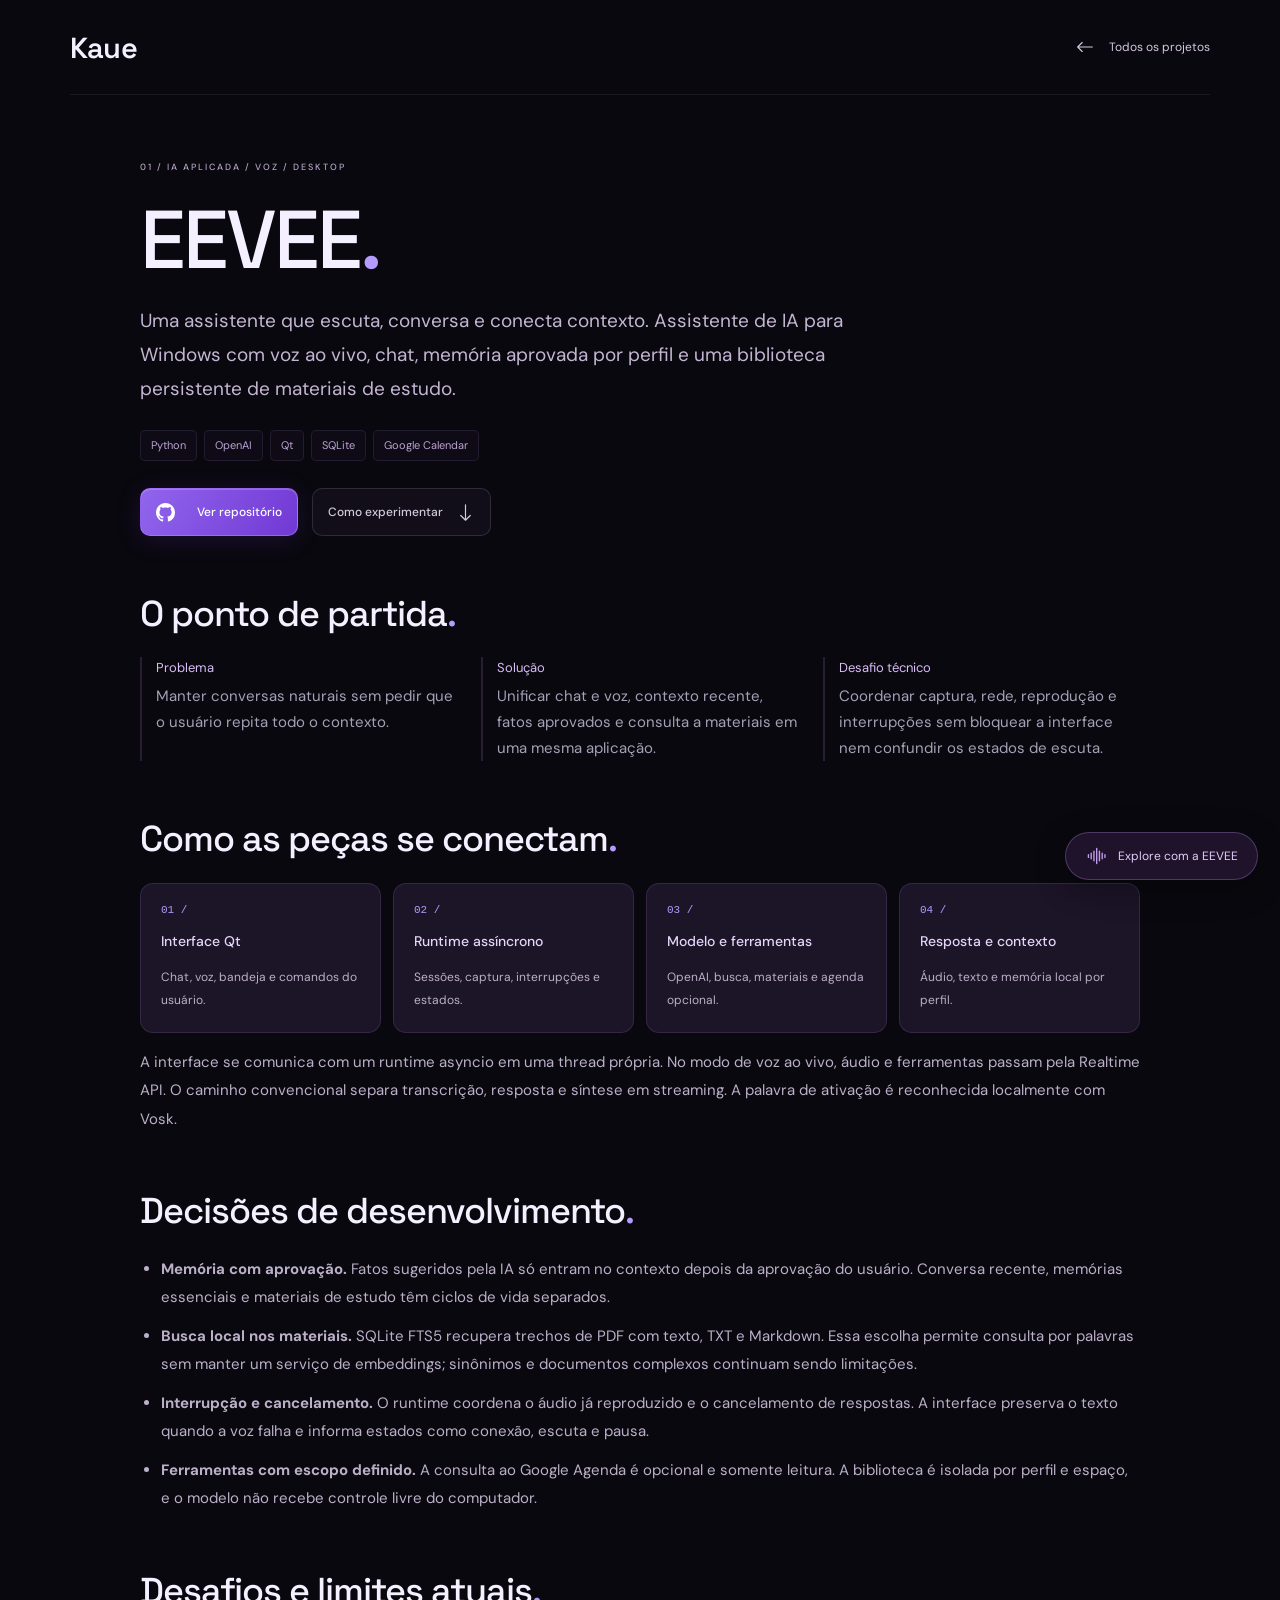
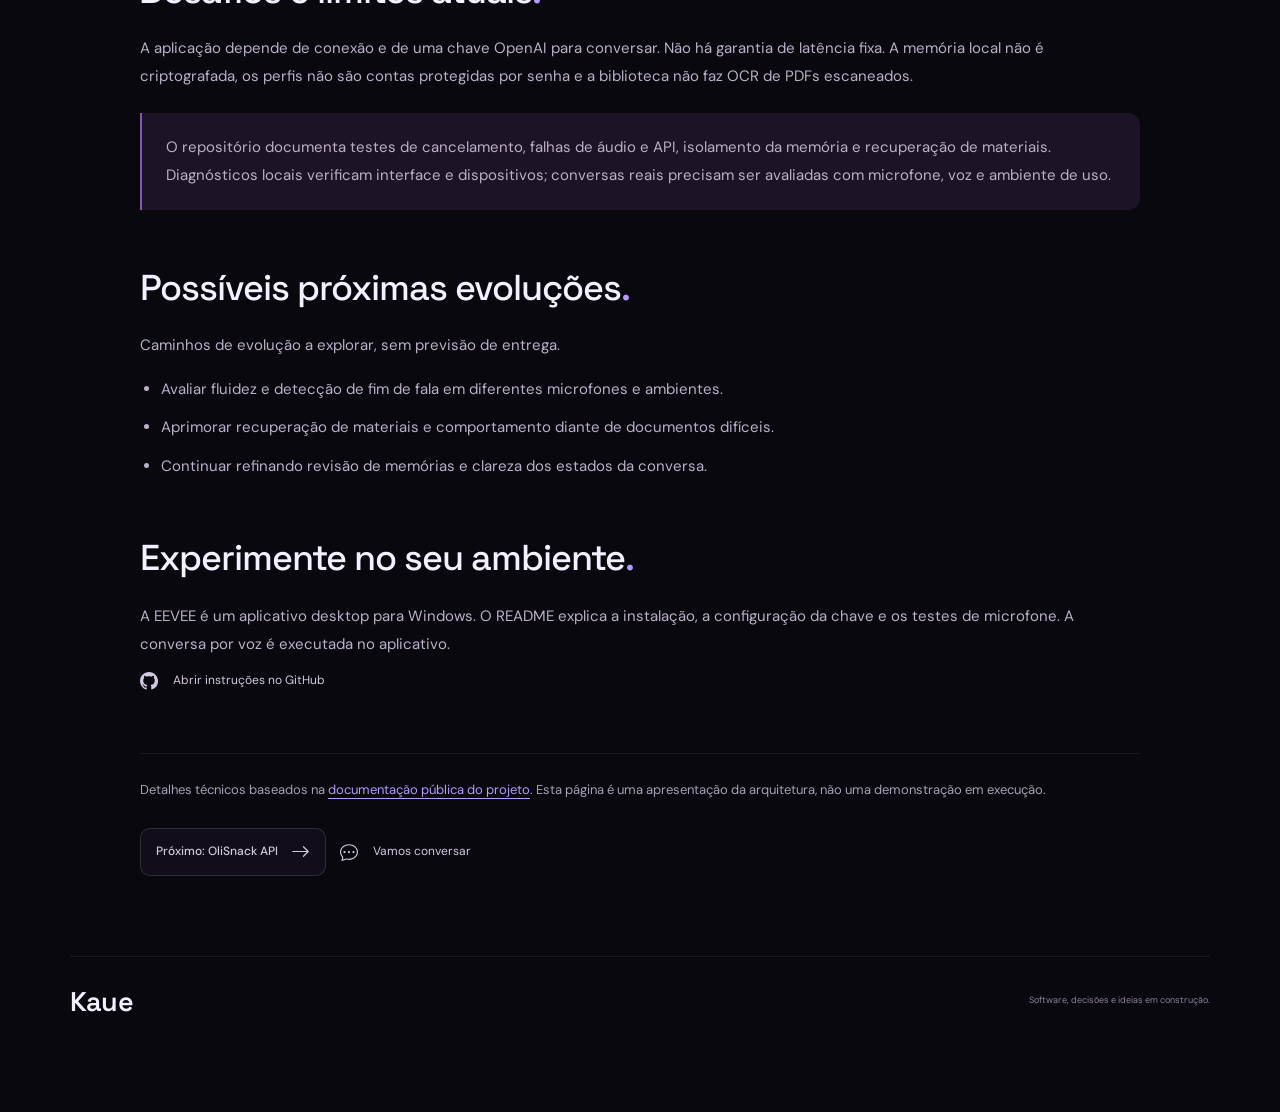
==== commit 2747da87: "fix: substitui setas por icones SVG e melhora links no mobile" ====
--- a/projects/eevee/index.html
+++ b/projects/eevee/index.html
@@ -1,11 +1,34 @@
 <!DOCTYPE html>
 <html lang="pt-BR"><head><meta charset="UTF-8"><meta name="viewport" content="width=device-width, initial-scale=1.0"><meta name="theme-color" content="#09080e"><title>EEVEE — Projeto de Kaue Oliveira</title><meta name="description" content="Assistente de IA para Windows com voz ao vivo, chat, memória aprovada por perfil e uma biblioteca persistente de materiais de estudo."><meta property="og:title" content="EEVEE — Kaue Oliveira"><meta property="og:description" content="Assistente de IA para Windows com voz ao vivo, chat, memória aprovada por perfil e uma biblioteca persistente de materiais de estudo."><meta property="og:type" content="article"><meta property="og:locale" content="pt_BR"><link rel="icon" href="../../assets/icons/favicon.svg" type="image/svg+xml"><link rel="preconnect" href="https://fonts.googleapis.com"><link rel="preconnect" href="https://fonts.gstatic.com" crossorigin><link href="https://fonts.googleapis.com/css2?family=DM+Sans:wght@400;500;600;700&family=Manrope:wght@400;500;600;700;800&family=Space+Grotesk:wght@400;500;600;700&display=swap" rel="stylesheet"><link rel="stylesheet" href="../../assets/css/main.css"><link rel="stylesheet" href="../../assets/css/showcase.css"><script src="../../assets/js/guide.js" defer></script></head>
-<body><a class="skip-link" href="#main">Pular para o conteúdo</a><header class="container case-header"><a class="logo" href="../../index.html" aria-label="Kaue Oliveira, início">Kaue</a><a class="text-link" href="../../index.html#projects">← Todos os projetos</a></header>
-<main class="container case-main" id="main"><p class="eyebrow">01 / IA APLICADA / VOZ / DESKTOP</p><h1>EEVEE<span class="accent">.</span></h1><p class="case-lead">Uma assistente que escuta, conversa e conecta contexto. Assistente de IA para Windows com voz ao vivo, chat, memória aprovada por perfil e uma biblioteca persistente de materiais de estudo.</p><div class="tags" aria-label="Tecnologias"><span>Python</span><span>OpenAI</span><span>Qt</span><span>SQLite</span><span>Google Calendar</span></div><div class="project-actions"><a class="button button-primary" href="https://github.com/KaueSun/Eevee-assistant" target="_blank" rel="noopener noreferrer">Ver repositório ↗</a><a class="button button-secondary" href="#experimentar">Como experimentar ↓</a></div>
+<body>
+  <!-- Bootstrap Icons v1.13.1 (MIT). See assets/icons/LICENSE-bootstrap-icons.txt. -->
+  <svg class="icon-sprite" xmlns="http://www.w3.org/2000/svg" width="0" height="0" aria-hidden="true" focusable="false">
+    <symbol id="ui-arrow-down" viewBox="0 0 16 16"><path fill-rule="evenodd" d="M8 1a.5.5 0 0 1 .5.5v11.793l3.146-3.147a.5.5 0 0 1 .708.708l-4 4a.5.5 0 0 1-.708 0l-4-4a.5.5 0 0 1 .708-.708L7.5 13.293V1.5A.5.5 0 0 1 8 1"/></symbol>
+    <symbol id="ui-arrow-left" viewBox="0 0 16 16"><path fill-rule="evenodd" d="M15 8a.5.5 0 0 0-.5-.5H2.707l3.147-3.146a.5.5 0 1 0-.708-.708l-4 4a.5.5 0 0 0 0 .708l4 4a.5.5 0 0 0 .708-.708L2.707 8.5H14.5A.5.5 0 0 0 15 8"/></symbol>
+    <symbol id="ui-arrow-right" viewBox="0 0 16 16"><path fill-rule="evenodd" d="M1 8a.5.5 0 0 1 .5-.5h11.793l-3.147-3.146a.5.5 0 0 1 .708-.708l4 4a.5.5 0 0 1 0 .708l-4 4a.5.5 0 0 1-.708-.708L13.293 8.5H1.5A.5.5 0 0 1 1 8"/></symbol>
+    <symbol id="ui-arrow-up-right" viewBox="0 0 16 16"><path fill-rule="evenodd" d="M14 2.5a.5.5 0 0 0-.5-.5h-6a.5.5 0 0 0 0 1h4.793L2.146 13.146a.5.5 0 0 0 .708.708L13 3.707V8.5a.5.5 0 0 0 1 0z"/></symbol>
+    <symbol id="ui-arrow-up" viewBox="0 0 16 16"><path fill-rule="evenodd" d="M8 15a.5.5 0 0 0 .5-.5V2.707l3.146 3.147a.5.5 0 0 0 .708-.708l-4-4a.5.5 0 0 0-.708 0l-4 4a.5.5 0 1 0 .708.708L7.5 2.707V14.5a.5.5 0 0 0 .5.5"/></symbol>
+    <symbol id="ui-chat-dots" viewBox="0 0 16 16"><path d="M5 8a1 1 0 1 1-2 0 1 1 0 0 1 2 0m4 0a1 1 0 1 1-2 0 1 1 0 0 1 2 0m3 1a1 1 0 1 0 0-2 1 1 0 0 0 0 2"/>
+  <path d="m2.165 15.803.02-.004c1.83-.363 2.948-.842 3.468-1.105A9 9 0 0 0 8 15c4.418 0 8-3.134 8-7s-3.582-7-8-7-8 3.134-8 7c0 1.76.743 3.37 1.97 4.6a10.4 10.4 0 0 1-.524 2.318l-.003.011a11 11 0 0 1-.244.637c-.079.186.074.394.273.362a22 22 0 0 0 .693-.125m.8-3.108a1 1 0 0 0-.287-.801C1.618 10.83 1 9.468 1 8c0-3.192 3.004-6 7-6s7 2.808 7 6-3.004 6-7 6a8 8 0 0 1-2.088-.272 1 1 0 0 0-.711.074c-.387.196-1.24.57-2.634.893a11 11 0 0 0 .398-2"/></symbol>
+    <symbol id="ui-copy" viewBox="0 0 16 16"><path fill-rule="evenodd" d="M4 2a2 2 0 0 1 2-2h8a2 2 0 0 1 2 2v8a2 2 0 0 1-2 2H6a2 2 0 0 1-2-2zm2-1a1 1 0 0 0-1 1v8a1 1 0 0 0 1 1h8a1 1 0 0 0 1-1V2a1 1 0 0 0-1-1zM2 5a1 1 0 0 0-1 1v8a1 1 0 0 0 1 1h8a1 1 0 0 0 1-1v-1h1v1a2 2 0 0 1-2 2H2a2 2 0 0 1-2-2V6a2 2 0 0 1 2-2h1v1z"/></symbol>
+    <symbol id="ui-download" viewBox="0 0 16 16"><path d="M.5 9.9a.5.5 0 0 1 .5.5v2.5a1 1 0 0 0 1 1h12a1 1 0 0 0 1-1v-2.5a.5.5 0 0 1 1 0v2.5a2 2 0 0 1-2 2H2a2 2 0 0 1-2-2v-2.5a.5.5 0 0 1 .5-.5"/>
+  <path d="M7.646 11.854a.5.5 0 0 0 .708 0l3-3a.5.5 0 0 0-.708-.708L8.5 10.293V1.5a.5.5 0 0 0-1 0v8.793L5.354 8.146a.5.5 0 1 0-.708.708z"/></symbol>
+    <symbol id="ui-envelope" viewBox="0 0 16 16"><path d="M0 4a2 2 0 0 1 2-2h12a2 2 0 0 1 2 2v8a2 2 0 0 1-2 2H2a2 2 0 0 1-2-2zm2-1a1 1 0 0 0-1 1v.217l7 4.2 7-4.2V4a1 1 0 0 0-1-1zm13 2.383-4.708 2.825L15 11.105zm-.034 6.876-5.64-3.471L8 9.583l-1.326-.795-5.64 3.47A1 1 0 0 0 2 13h12a1 1 0 0 0 .966-.741M1 11.105l4.708-2.897L1 5.383z"/></symbol>
+    <symbol id="ui-github" viewBox="0 0 16 16"><path d="M8 0C3.58 0 0 3.58 0 8c0 3.54 2.29 6.53 5.47 7.59.4.07.55-.17.55-.38 0-.19-.01-.82-.01-1.49-2.01.37-2.53-.49-2.69-.94-.09-.23-.48-.94-.82-1.13-.28-.15-.68-.52-.01-.53.63-.01 1.08.58 1.23.82.72 1.21 1.87.87 2.33.66.07-.52.28-.87.51-1.07-1.78-.2-3.64-.89-3.64-3.95 0-.87.31-1.59.82-2.15-.08-.2-.36-1.02.08-2.12 0 0 .67-.21 2.2.82.64-.18 1.32-.27 2-.27s1.36.09 2 .27c1.53-1.04 2.2-.82 2.2-.82.44 1.1.16 1.92.08 2.12.51.56.82 1.27.82 2.15 0 3.07-1.87 3.75-3.65 3.95.29.25.54.73.54 1.48 0 1.07-.01 1.93-.01 2.2 0 .21.15.46.55.38A8.01 8.01 0 0 0 16 8c0-4.42-3.58-8-8-8"/></symbol>
+    <symbol id="ui-instagram" viewBox="0 0 16 16"><path d="M8 0C5.829 0 5.556.01 4.703.048 3.85.088 3.269.222 2.76.42a3.9 3.9 0 0 0-1.417.923A3.9 3.9 0 0 0 .42 2.76C.222 3.268.087 3.85.048 4.7.01 5.555 0 5.827 0 8.001c0 2.172.01 2.444.048 3.297.04.852.174 1.433.372 1.942.205.526.478.972.923 1.417.444.445.89.719 1.416.923.51.198 1.09.333 1.942.372C5.555 15.99 5.827 16 8 16s2.444-.01 3.298-.048c.851-.04 1.434-.174 1.943-.372a3.9 3.9 0 0 0 1.416-.923c.445-.445.718-.891.923-1.417.197-.509.332-1.09.372-1.942C15.99 10.445 16 10.173 16 8s-.01-2.445-.048-3.299c-.04-.851-.175-1.433-.372-1.941a3.9 3.9 0 0 0-.923-1.417A3.9 3.9 0 0 0 13.24.42c-.51-.198-1.092-.333-1.943-.372C10.443.01 10.172 0 7.998 0zm-.717 1.442h.718c2.136 0 2.389.007 3.232.046.78.035 1.204.166 1.486.275.373.145.64.319.92.599s.453.546.598.92c.11.281.24.705.275 1.485.039.843.047 1.096.047 3.231s-.008 2.389-.047 3.232c-.035.78-.166 1.203-.275 1.485a2.5 2.5 0 0 1-.599.919c-.28.28-.546.453-.92.598-.28.11-.704.24-1.485.276-.843.038-1.096.047-3.232.047s-2.39-.009-3.233-.047c-.78-.036-1.203-.166-1.485-.276a2.5 2.5 0 0 1-.92-.598 2.5 2.5 0 0 1-.6-.92c-.109-.281-.24-.705-.275-1.485-.038-.843-.046-1.096-.046-3.233s.008-2.388.046-3.231c.036-.78.166-1.204.276-1.486.145-.373.319-.64.599-.92s.546-.453.92-.598c.282-.11.705-.24 1.485-.276.738-.034 1.024-.044 2.515-.045zm4.988 1.328a.96.96 0 1 0 0 1.92.96.96 0 0 0 0-1.92m-4.27 1.122a4.109 4.109 0 1 0 0 8.217 4.109 4.109 0 0 0 0-8.217m0 1.441a2.667 2.667 0 1 1 0 5.334 2.667 2.667 0 0 1 0-5.334"/></symbol>
+    <symbol id="ui-linkedin" viewBox="0 0 16 16"><path d="M0 1.146C0 .513.526 0 1.175 0h13.65C15.474 0 16 .513 16 1.146v13.708c0 .633-.526 1.146-1.175 1.146H1.175C.526 16 0 15.487 0 14.854zm4.943 12.248V6.169H2.542v7.225zm-1.2-8.212c.837 0 1.358-.554 1.358-1.248-.015-.709-.52-1.248-1.342-1.248S2.4 3.226 2.4 3.934c0 .694.521 1.248 1.327 1.248zm4.908 8.212V9.359c0-.216.016-.432.08-.586.173-.431.568-.878 1.232-.878.869 0 1.216.662 1.216 1.634v3.865h2.401V9.25c0-2.22-1.184-3.252-2.764-3.252-1.274 0-1.845.7-2.165 1.193v.025h-.016l.016-.025V6.169h-2.4c.03.678 0 7.225 0 7.225z"/></symbol>
+    <symbol id="ui-pause-circle" viewBox="0 0 16 16"><path d="M8 15A7 7 0 1 1 8 1a7 7 0 0 1 0 14m0 1A8 8 0 1 0 8 0a8 8 0 0 0 0 16"/>
+  <path d="M5 6.25a1.25 1.25 0 1 1 2.5 0v3.5a1.25 1.25 0 1 1-2.5 0zm3.5 0a1.25 1.25 0 1 1 2.5 0v3.5a1.25 1.25 0 1 1-2.5 0z"/></symbol>
+    <symbol id="ui-soundwave" viewBox="0 0 16 16"><path fill-rule="evenodd" d="M8.5 2a.5.5 0 0 1 .5.5v11a.5.5 0 0 1-1 0v-11a.5.5 0 0 1 .5-.5m-2 2a.5.5 0 0 1 .5.5v7a.5.5 0 0 1-1 0v-7a.5.5 0 0 1 .5-.5m4 0a.5.5 0 0 1 .5.5v7a.5.5 0 0 1-1 0v-7a.5.5 0 0 1 .5-.5m-6 1.5A.5.5 0 0 1 5 6v4a.5.5 0 0 1-1 0V6a.5.5 0 0 1 .5-.5m8 0a.5.5 0 0 1 .5.5v4a.5.5 0 0 1-1 0V6a.5.5 0 0 1 .5-.5m-10 1A.5.5 0 0 1 3 7v2a.5.5 0 0 1-1 0V7a.5.5 0 0 1 .5-.5m12 0a.5.5 0 0 1 .5.5v2a.5.5 0 0 1-1 0V7a.5.5 0 0 1 .5-.5"/></symbol>
+    <symbol id="ui-whatsapp" viewBox="0 0 16 16"><path d="M13.601 2.326A7.85 7.85 0 0 0 7.994 0C3.627 0 .068 3.558.064 7.926c0 1.399.366 2.76 1.057 3.965L0 16l4.204-1.102a7.9 7.9 0 0 0 3.79.965h.004c4.368 0 7.926-3.558 7.93-7.93A7.9 7.9 0 0 0 13.6 2.326zM7.994 14.521a6.6 6.6 0 0 1-3.356-.92l-.24-.144-2.494.654.666-2.433-.156-.251a6.56 6.56 0 0 1-1.007-3.505c0-3.626 2.957-6.584 6.591-6.584a6.56 6.56 0 0 1 4.66 1.931 6.56 6.56 0 0 1 1.928 4.66c-.004 3.639-2.961 6.592-6.592 6.592m3.615-4.934c-.197-.099-1.17-.578-1.353-.646-.182-.065-.315-.099-.445.099-.133.197-.513.646-.627.775-.114.133-.232.148-.43.05-.197-.1-.836-.308-1.592-.985-.59-.525-.985-1.175-1.103-1.372-.114-.198-.011-.304.088-.403.087-.088.197-.232.296-.346.1-.114.133-.198.198-.33.065-.134.034-.248-.015-.347-.05-.099-.445-1.076-.612-1.47-.16-.389-.323-.335-.445-.34-.114-.007-.247-.007-.38-.007a.73.73 0 0 0-.529.247c-.182.198-.691.677-.691 1.654s.71 1.916.81 2.049c.098.133 1.394 2.132 3.383 2.992.47.205.84.326 1.129.418.475.152.904.129 1.246.08.38-.058 1.171-.48 1.338-.943.164-.464.164-.86.114-.943-.049-.084-.182-.133-.38-.232"/></symbol>
+    <symbol id="ui-x-lg" viewBox="0 0 16 16"><path d="M2.146 2.854a.5.5 0 1 1 .708-.708L8 7.293l5.146-5.147a.5.5 0 0 1 .708.708L8.707 8l5.147 5.146a.5.5 0 0 1-.708.708L8 8.707l-5.146 5.147a.5.5 0 0 1-.708-.708L7.293 8z"/></symbol>
+  </svg>
+<a class="skip-link" href="#main">Pular para o conteúdo</a><header class="container case-header"><a class="logo" href="../../index.html" aria-label="Kaue Oliveira, início">Kaue</a><a class="text-link" href="../../index.html#projects"><svg class="icon icon-arrow-left" width="18" height="18" viewBox="0 0 16 16" aria-hidden="true" focusable="false"><use href="#ui-arrow-left"></use></svg> Todos os projetos</a></header>
+<main class="container case-main" id="main"><p class="eyebrow">01 / IA APLICADA / VOZ / DESKTOP</p><h1>EEVEE<span class="accent">.</span></h1><p class="case-lead">Uma assistente que escuta, conversa e conecta contexto. Assistente de IA para Windows com voz ao vivo, chat, memória aprovada por perfil e uma biblioteca persistente de materiais de estudo.</p><div class="tags" aria-label="Tecnologias"><span>Python</span><span>OpenAI</span><span>Qt</span><span>SQLite</span><span>Google Calendar</span></div><div class="project-actions"><a class="button button-primary" href="https://github.com/KaueSun/Eevee-assistant" target="_blank" rel="noopener noreferrer"><svg class="icon icon-github" width="18" height="18" viewBox="0 0 16 16" aria-hidden="true" focusable="false"><use href="#ui-github"></use></svg> Ver repositório</a><a class="button button-secondary" href="#experimentar">Como experimentar <svg class="icon icon-arrow-down" width="18" height="18" viewBox="0 0 16 16" aria-hidden="true" focusable="false"><use href="#ui-arrow-down"></use></svg></a></div>
 <section class="case-section" aria-labelledby="overview-title"><h2 id="overview-title">O ponto de partida<span class="accent">.</span></h2><dl class="project-story"><div><dt>Problema</dt><dd>Manter conversas naturais sem pedir que o usuário repita todo o contexto.</dd></div><div><dt>Solução</dt><dd>Unificar chat e voz, contexto recente, fatos aprovados e consulta a materiais em uma mesma aplicação.</dd></div><div><dt>Desafio técnico</dt><dd>Coordenar captura, rede, reprodução e interrupções sem bloquear a interface nem confundir os estados de escuta.</dd></div></dl></section>
 <section class="case-section" aria-labelledby="architecture-title"><h2 id="architecture-title">Como as peças se conectam<span class="accent">.</span></h2><ol class="architecture-flow" aria-label="Fluxo simplificado da arquitetura"><li><strong>Interface Qt</strong><span>Chat, voz, bandeja e comandos do usuário.</span></li><li><strong>Runtime assíncrono</strong><span>Sessões, captura, interrupções e estados.</span></li><li><strong>Modelo e ferramentas</strong><span>OpenAI, busca, materiais e agenda opcional.</span></li><li><strong>Resposta e contexto</strong><span>Áudio, texto e memória local por perfil.</span></li></ol><p>A interface se comunica com um runtime asyncio em uma thread própria. No modo de voz ao vivo, áudio e ferramentas passam pela Realtime API. O caminho convencional separa transcrição, resposta e síntese em streaming. A palavra de ativação é reconhecida localmente com Vosk.</p></section>
 <section class="case-section" aria-labelledby="decisions-title"><h2 id="decisions-title">Decisões de desenvolvimento<span class="accent">.</span></h2><ul><li><strong>Memória com aprovação.</strong> Fatos sugeridos pela IA só entram no contexto depois da aprovação do usuário. Conversa recente, memórias essenciais e materiais de estudo têm ciclos de vida separados.</li><li><strong>Busca local nos materiais.</strong> SQLite FTS5 recupera trechos de PDF com texto, TXT e Markdown. Essa escolha permite consulta por palavras sem manter um serviço de embeddings; sinônimos e documentos complexos continuam sendo limitações.</li><li><strong>Interrupção e cancelamento.</strong> O runtime coordena o áudio já reproduzido e o cancelamento de respostas. A interface preserva o texto quando a voz falha e informa estados como conexão, escuta e pausa.</li><li><strong>Ferramentas com escopo definido.</strong> A consulta ao Google Agenda é opcional e somente leitura. A biblioteca é isolada por perfil e espaço, e o modelo não recebe controle livre do computador.</li></ul></section>
 <section class="case-section" aria-labelledby="limits-title"><h2 id="limits-title">Desafios e limites atuais<span class="accent">.</span></h2><p>A aplicação depende de conexão e de uma chave OpenAI para conversar. Não há garantia de latência fixa. A memória local não é criptografada, os perfis não são contas protegidas por senha e a biblioteca não faz OCR de PDFs escaneados.</p><div class="case-note"><p>O repositório documenta testes de cancelamento, falhas de áudio e API, isolamento da memória e recuperação de materiais. Diagnósticos locais verificam interface e dispositivos; conversas reais precisam ser avaliadas com microfone, voz e ambiente de uso.</p></div></section>
 <section class="case-section" aria-labelledby="next-title"><h2 id="next-title">Possíveis próximas evoluções<span class="accent">.</span></h2><p>Caminhos de evolução a explorar, sem previsão de entrega.</p><ul><li>Avaliar fluidez e detecção de fim de fala em diferentes microfones e ambientes.</li><li>Aprimorar recuperação de materiais e comportamento diante de documentos difíceis.</li><li>Continuar refinando revisão de memórias e clareza dos estados da conversa.</li></ul></section>
-<section class="case-section" id="experimentar" aria-labelledby="try-title"><h2 id="try-title">Experimente no seu ambiente<span class="accent">.</span></h2><p>A EEVEE é um aplicativo desktop para Windows. O README explica a instalação, a configuração da chave e os testes de microfone. A conversa por voz é executada no aplicativo.</p><a class="text-link" href="https://github.com/KaueSun/Eevee-assistant#readme" target="_blank" rel="noopener noreferrer">Abrir instruções no GitHub ↗</a></section>
-<p class="case-source">Detalhes técnicos baseados na <a href="https://github.com/KaueSun/Eevee-assistant#readme" target="_blank" rel="noopener noreferrer">documentação pública do projeto</a>. Esta página é uma apresentação da arquitetura, não uma demonstração em execução.</p><div class="project-actions"><a class="button button-secondary" href="../olisnack/">Próximo: OliSnack API ↗</a><a class="text-link" href="../../index.html#contact">Vamos conversar ↗</a></div></main><footer class="container footer"><a class="logo" href="../../index.html">Kaue</a><p>Software, decisões e ideias em construção.</p></footer></body></html>+<section class="case-section" id="experimentar" aria-labelledby="try-title"><h2 id="try-title">Experimente no seu ambiente<span class="accent">.</span></h2><p>A EEVEE é um aplicativo desktop para Windows. O README explica a instalação, a configuração da chave e os testes de microfone. A conversa por voz é executada no aplicativo.</p><a class="text-link" href="https://github.com/KaueSun/Eevee-assistant#readme" target="_blank" rel="noopener noreferrer"><svg class="icon icon-github" width="18" height="18" viewBox="0 0 16 16" aria-hidden="true" focusable="false"><use href="#ui-github"></use></svg> Abrir instruções no GitHub</a></section>
+<p class="case-source">Detalhes técnicos baseados na <a href="https://github.com/KaueSun/Eevee-assistant#readme" target="_blank" rel="noopener noreferrer">documentação pública do projeto</a>. Esta página é uma apresentação da arquitetura, não uma demonstração em execução.</p><div class="project-actions"><a class="button button-secondary" href="../olisnack/">Próximo: OliSnack API <svg class="icon icon-arrow-right" width="18" height="18" viewBox="0 0 16 16" aria-hidden="true" focusable="false"><use href="#ui-arrow-right"></use></svg></a><a class="text-link" href="../../index.html#contact"><svg class="icon icon-chat-dots" width="18" height="18" viewBox="0 0 16 16" aria-hidden="true" focusable="false"><use href="#ui-chat-dots"></use></svg> Vamos conversar</a></div></main><footer class="container footer"><a class="logo" href="../../index.html">Kaue</a><p>Software, decisões e ideias em construção.</p></footer></body></html>
--- a/assets/css/main.css
+++ b/assets/css/main.css
@@ -100,7 +100,6 @@
 .portrait-frame>img { width: 100%; height: 100%; object-fit: cover; object-position: center 48%; transition: transform .6s var(--ease); }
 .portrait-shade { position: absolute; inset: 0; background: linear-gradient(180deg, #30144722, transparent 20%, #170d25d9), linear-gradient(100deg, #803ec01a, transparent); }
 .portrait-top { position: absolute; inset: 21px 23px auto; display: flex; justify-content: space-between; align-items: center; color: #e4d2f5; font-size: 8px; letter-spacing: 1.7px; }
-.portrait-top>span:last-child { font-size: 22px; }
 .about-content { position: relative; border-radius: 16px; }
 .about-content>p { color: var(--muted); font-size: 13px; margin-bottom: 22px; }
 /* Contact remains in the purple visual system. */
--- a/assets/css/showcase.css
+++ b/assets/css/showcase.css
@@ -1,4 +1,22 @@
 /* Software showcase: responsive content, case studies and portfolio guide. */
+.icon-sprite { position: absolute; width: 0; height: 0; overflow: hidden; pointer-events: none; }
+.icon { display: inline-block; width: 18px; height: 18px; flex: 0 0 auto; fill: currentColor; vertical-align: -.15em; }
+.button .icon { width: 19px; height: 19px; }
+.hero-socials .icon, .contact-socials .icon, .footer-links .icon { color: #c5b2de; }
+.hero-socials a, .contact-socials a, .footer-links a { gap: 9px; white-space: nowrap; }
+.contact-socials a, .footer-links a { font-size: 13px; }
+.repository-action { justify-content: flex-start; gap: 10px; }
+.repository-action .icon { color: var(--accent); }
+.repository-icon .icon { width: 27px; height: 27px; }
+.repository-cta { display: inline-flex; align-items: center; gap: 10px; }
+.scroll-indicator .icon { width: 14px; height: 14px; }
+.effects-icon, .guide-launch>span:first-child { display: inline-flex; align-items: center; }
+.guide-launch .icon { width: 22px; height: 22px; }
+.guide-close { display: grid; place-items: center; }
+.guide-answer a { gap: 10px; }
+.art-caption .icon { width: 12px; height: 12px; margin-inline: 3px; }
+.skill-evidence .icon { width: 14px; height: 14px; }
+.back-top { display: inline-flex; align-items: center; justify-content: center; }
 :where(h2, h3, article[id]) { scroll-margin-top: 115px; }
 .section { padding-block: 82px; }
 .hero { min-height: auto; }
@@ -155,7 +173,9 @@
   .hero-description { font-size: 15px; }
   .hero-actions { gap: 10px; }
   .hero-actions .button { flex: 1; padding-inline: 12px; white-space: nowrap; font-size: 12px; gap: 9px; }
-  .hero-socials { font-size: 12px; gap: 0 20px; }
+  .hero-socials { display: grid; grid-template-columns: repeat(2, minmax(0, 1fr)); font-size: 13px; gap: 10px; margin-top: 18px; }
+  .hero-socials a { min-height: 46px; padding: 10px 13px; border: 1px solid #b48be123; border-radius: 10px; background: #b48be108; }
+  .hero-socials .icon { width: 18px; height: 18px; }
   .hero-bottom { flex-wrap: wrap; font-size: 10px; gap: 8px; }
   .effects-toggle { font-size: 10px; }
   .portrait-composition { max-width: 300px; }
@@ -204,6 +224,6 @@
   .container, .hero-content { width: calc(100% - 32px); }
   .hero-actions { flex-direction: column; }
   .hero-role { font-size: 21px; }
-  .hero-socials { gap: 0 15px; }
+  .hero-socials { gap: 10px; }
   .now-heading h2 { font-size: 30px; }
 }
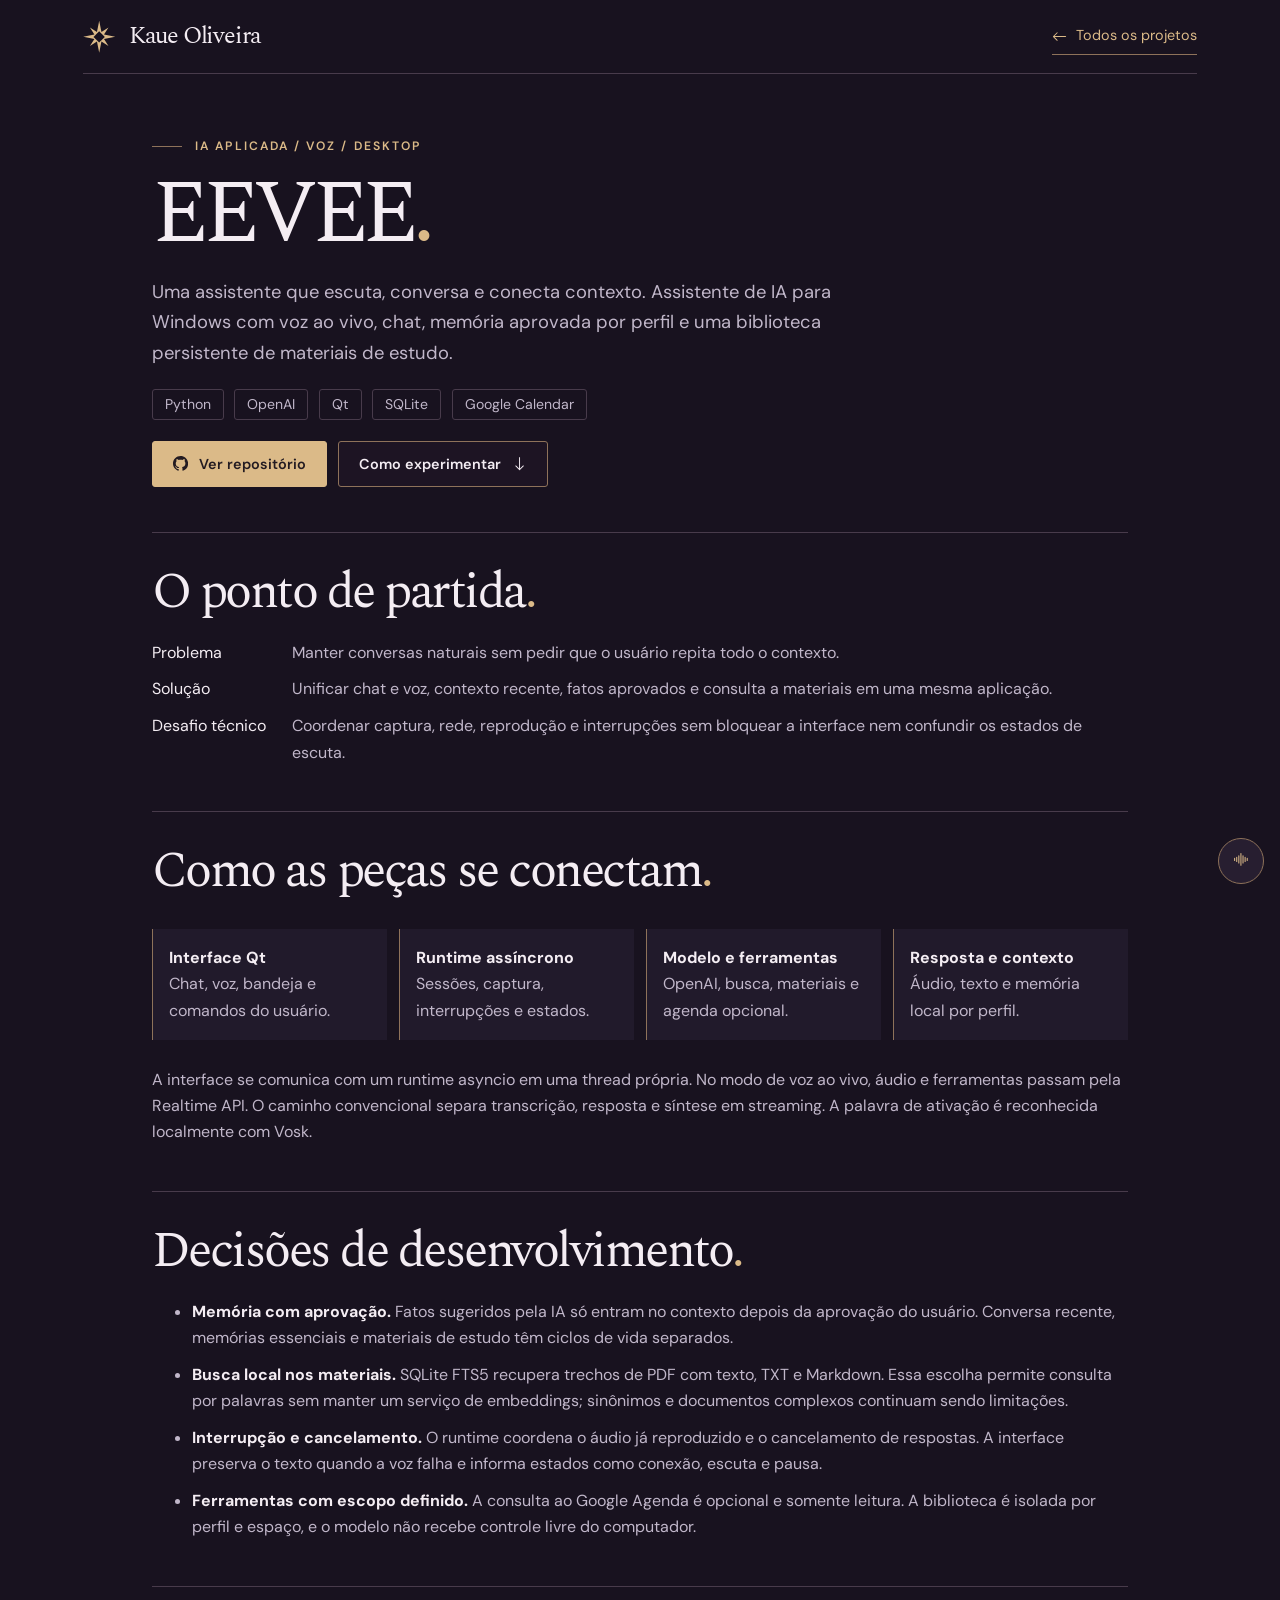
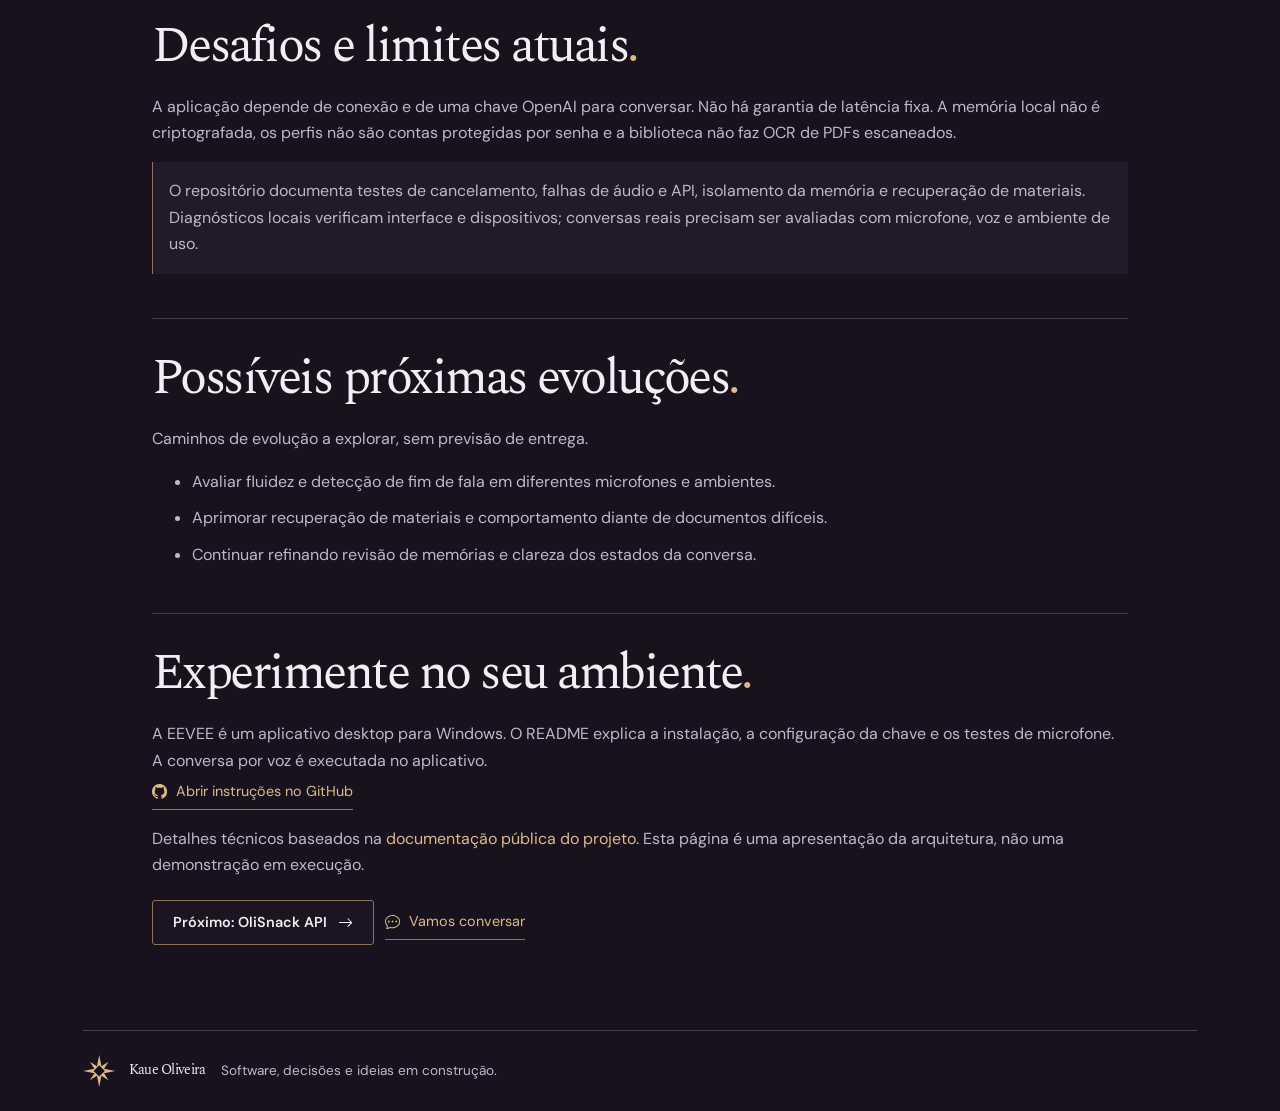
==== commit d1d46a37: "feat: redesenha o portfolio com a identidade Observatorio" ====
--- a/projects/eevee/index.html
+++ b/projects/eevee/index.html
@@ -1,5 +1,5 @@
 <!DOCTYPE html>
-<html lang="pt-BR"><head><meta charset="UTF-8"><meta name="viewport" content="width=device-width, initial-scale=1.0"><meta name="theme-color" content="#09080e"><title>EEVEE — Projeto de Kaue Oliveira</title><meta name="description" content="Assistente de IA para Windows com voz ao vivo, chat, memória aprovada por perfil e uma biblioteca persistente de materiais de estudo."><meta property="og:title" content="EEVEE — Kaue Oliveira"><meta property="og:description" content="Assistente de IA para Windows com voz ao vivo, chat, memória aprovada por perfil e uma biblioteca persistente de materiais de estudo."><meta property="og:type" content="article"><meta property="og:locale" content="pt_BR"><link rel="icon" href="../../assets/icons/favicon.svg" type="image/svg+xml"><link rel="preconnect" href="https://fonts.googleapis.com"><link rel="preconnect" href="https://fonts.gstatic.com" crossorigin><link href="https://fonts.googleapis.com/css2?family=DM+Sans:wght@400;500;600;700&family=Manrope:wght@400;500;600;700;800&family=Space+Grotesk:wght@400;500;600;700&display=swap" rel="stylesheet"><link rel="stylesheet" href="../../assets/css/main.css"><link rel="stylesheet" href="../../assets/css/showcase.css"><script src="../../assets/js/guide.js" defer></script></head>
+<html lang="pt-BR"><head><meta charset="UTF-8"><meta name="viewport" content="width=device-width, initial-scale=1.0"><meta name="theme-color" content="#18121f"><title>EEVEE — Projeto de Kaue Oliveira</title><meta name="description" content="Assistente de IA para Windows com voz ao vivo, chat, memória aprovada por perfil e uma biblioteca persistente de materiais de estudo."><meta property="og:title" content="EEVEE — Kaue Oliveira"><meta property="og:description" content="Assistente de IA para Windows com voz ao vivo, chat, memória aprovada por perfil e uma biblioteca persistente de materiais de estudo."><meta property="og:type" content="article"><meta property="og:locale" content="pt_BR"><link rel="icon" href="../../assets/icons/favicon.svg" type="image/svg+xml"><link rel="preconnect" href="https://fonts.googleapis.com"><link rel="preconnect" href="https://fonts.gstatic.com" crossorigin><link href="https://fonts.googleapis.com/css2?family=DM+Sans:wght@400;500;600;700&family=Spectral:ital,wght@0,400;0,500;0,600;1,400;1,500&display=swap" rel="stylesheet"><link rel="stylesheet" href="../../assets/css/main.css"><script src="../../assets/js/guide.js" defer></script></head>
 <body>
   <!-- Bootstrap Icons v1.13.1 (MIT). See assets/icons/LICENSE-bootstrap-icons.txt. -->
   <svg class="icon-sprite" xmlns="http://www.w3.org/2000/svg" width="0" height="0" aria-hidden="true" focusable="false">
@@ -23,12 +23,12 @@
     <symbol id="ui-whatsapp" viewBox="0 0 16 16"><path d="M13.601 2.326A7.85 7.85 0 0 0 7.994 0C3.627 0 .068 3.558.064 7.926c0 1.399.366 2.76 1.057 3.965L0 16l4.204-1.102a7.9 7.9 0 0 0 3.79.965h.004c4.368 0 7.926-3.558 7.93-7.93A7.9 7.9 0 0 0 13.6 2.326zM7.994 14.521a6.6 6.6 0 0 1-3.356-.92l-.24-.144-2.494.654.666-2.433-.156-.251a6.56 6.56 0 0 1-1.007-3.505c0-3.626 2.957-6.584 6.591-6.584a6.56 6.56 0 0 1 4.66 1.931 6.56 6.56 0 0 1 1.928 4.66c-.004 3.639-2.961 6.592-6.592 6.592m3.615-4.934c-.197-.099-1.17-.578-1.353-.646-.182-.065-.315-.099-.445.099-.133.197-.513.646-.627.775-.114.133-.232.148-.43.05-.197-.1-.836-.308-1.592-.985-.59-.525-.985-1.175-1.103-1.372-.114-.198-.011-.304.088-.403.087-.088.197-.232.296-.346.1-.114.133-.198.198-.33.065-.134.034-.248-.015-.347-.05-.099-.445-1.076-.612-1.47-.16-.389-.323-.335-.445-.34-.114-.007-.247-.007-.38-.007a.73.73 0 0 0-.529.247c-.182.198-.691.677-.691 1.654s.71 1.916.81 2.049c.098.133 1.394 2.132 3.383 2.992.47.205.84.326 1.129.418.475.152.904.129 1.246.08.38-.058 1.171-.48 1.338-.943.164-.464.164-.86.114-.943-.049-.084-.182-.133-.38-.232"/></symbol>
     <symbol id="ui-x-lg" viewBox="0 0 16 16"><path d="M2.146 2.854a.5.5 0 1 1 .708-.708L8 7.293l5.146-5.147a.5.5 0 0 1 .708.708L8.707 8l5.147 5.146a.5.5 0 0 1-.708.708L8 8.707l-5.146 5.147a.5.5 0 0 1-.708-.708L7.293 8z"/></symbol>
   </svg>
-<a class="skip-link" href="#main">Pular para o conteúdo</a><header class="container case-header"><a class="logo" href="../../index.html" aria-label="Kaue Oliveira, início">Kaue</a><a class="text-link" href="../../index.html#projects"><svg class="icon icon-arrow-left" width="18" height="18" viewBox="0 0 16 16" aria-hidden="true" focusable="false"><use href="#ui-arrow-left"></use></svg> Todos os projetos</a></header>
-<main class="container case-main" id="main"><p class="eyebrow">01 / IA APLICADA / VOZ / DESKTOP</p><h1>EEVEE<span class="accent">.</span></h1><p class="case-lead">Uma assistente que escuta, conversa e conecta contexto. Assistente de IA para Windows com voz ao vivo, chat, memória aprovada por perfil e uma biblioteca persistente de materiais de estudo.</p><div class="tags" aria-label="Tecnologias"><span>Python</span><span>OpenAI</span><span>Qt</span><span>SQLite</span><span>Google Calendar</span></div><div class="project-actions"><a class="button button-primary" href="https://github.com/KaueSun/Eevee-assistant" target="_blank" rel="noopener noreferrer"><svg class="icon icon-github" width="18" height="18" viewBox="0 0 16 16" aria-hidden="true" focusable="false"><use href="#ui-github"></use></svg> Ver repositório</a><a class="button button-secondary" href="#experimentar">Como experimentar <svg class="icon icon-arrow-down" width="18" height="18" viewBox="0 0 16 16" aria-hidden="true" focusable="false"><use href="#ui-arrow-down"></use></svg></a></div>
+<a class="skip-link" href="#main">Pular para o conteúdo</a><header class="container case-header"><a class="logo" href="../../index.html" aria-label="Kaue Oliveira, início"><span class="compass" aria-hidden="true"></span>Kaue Oliveira</a><a class="text-link" href="../../index.html#projects"><svg class="icon icon-arrow-left" width="18" height="18" viewBox="0 0 16 16" aria-hidden="true" focusable="false"><use href="#ui-arrow-left"></use></svg> Todos os projetos</a></header>
+<main class="container case-main" id="main"><p class="eyebrow">IA APLICADA / VOZ / DESKTOP</p><h1>EEVEE<span class="accent">.</span></h1><p class="case-lead">Uma assistente que escuta, conversa e conecta contexto. Assistente de IA para Windows com voz ao vivo, chat, memória aprovada por perfil e uma biblioteca persistente de materiais de estudo.</p><div class="tags" aria-label="Tecnologias"><span>Python</span><span>OpenAI</span><span>Qt</span><span>SQLite</span><span>Google Calendar</span></div><div class="project-actions"><a class="button button-primary" href="https://github.com/KaueSun/Eevee-assistant" target="_blank" rel="noopener noreferrer"><svg class="icon icon-github" width="18" height="18" viewBox="0 0 16 16" aria-hidden="true" focusable="false"><use href="#ui-github"></use></svg> Ver repositório</a><a class="button button-secondary" href="#experimentar">Como experimentar <svg class="icon icon-arrow-down" width="18" height="18" viewBox="0 0 16 16" aria-hidden="true" focusable="false"><use href="#ui-arrow-down"></use></svg></a></div>
 <section class="case-section" aria-labelledby="overview-title"><h2 id="overview-title">O ponto de partida<span class="accent">.</span></h2><dl class="project-story"><div><dt>Problema</dt><dd>Manter conversas naturais sem pedir que o usuário repita todo o contexto.</dd></div><div><dt>Solução</dt><dd>Unificar chat e voz, contexto recente, fatos aprovados e consulta a materiais em uma mesma aplicação.</dd></div><div><dt>Desafio técnico</dt><dd>Coordenar captura, rede, reprodução e interrupções sem bloquear a interface nem confundir os estados de escuta.</dd></div></dl></section>
 <section class="case-section" aria-labelledby="architecture-title"><h2 id="architecture-title">Como as peças se conectam<span class="accent">.</span></h2><ol class="architecture-flow" aria-label="Fluxo simplificado da arquitetura"><li><strong>Interface Qt</strong><span>Chat, voz, bandeja e comandos do usuário.</span></li><li><strong>Runtime assíncrono</strong><span>Sessões, captura, interrupções e estados.</span></li><li><strong>Modelo e ferramentas</strong><span>OpenAI, busca, materiais e agenda opcional.</span></li><li><strong>Resposta e contexto</strong><span>Áudio, texto e memória local por perfil.</span></li></ol><p>A interface se comunica com um runtime asyncio em uma thread própria. No modo de voz ao vivo, áudio e ferramentas passam pela Realtime API. O caminho convencional separa transcrição, resposta e síntese em streaming. A palavra de ativação é reconhecida localmente com Vosk.</p></section>
 <section class="case-section" aria-labelledby="decisions-title"><h2 id="decisions-title">Decisões de desenvolvimento<span class="accent">.</span></h2><ul><li><strong>Memória com aprovação.</strong> Fatos sugeridos pela IA só entram no contexto depois da aprovação do usuário. Conversa recente, memórias essenciais e materiais de estudo têm ciclos de vida separados.</li><li><strong>Busca local nos materiais.</strong> SQLite FTS5 recupera trechos de PDF com texto, TXT e Markdown. Essa escolha permite consulta por palavras sem manter um serviço de embeddings; sinônimos e documentos complexos continuam sendo limitações.</li><li><strong>Interrupção e cancelamento.</strong> O runtime coordena o áudio já reproduzido e o cancelamento de respostas. A interface preserva o texto quando a voz falha e informa estados como conexão, escuta e pausa.</li><li><strong>Ferramentas com escopo definido.</strong> A consulta ao Google Agenda é opcional e somente leitura. A biblioteca é isolada por perfil e espaço, e o modelo não recebe controle livre do computador.</li></ul></section>
 <section class="case-section" aria-labelledby="limits-title"><h2 id="limits-title">Desafios e limites atuais<span class="accent">.</span></h2><p>A aplicação depende de conexão e de uma chave OpenAI para conversar. Não há garantia de latência fixa. A memória local não é criptografada, os perfis não são contas protegidas por senha e a biblioteca não faz OCR de PDFs escaneados.</p><div class="case-note"><p>O repositório documenta testes de cancelamento, falhas de áudio e API, isolamento da memória e recuperação de materiais. Diagnósticos locais verificam interface e dispositivos; conversas reais precisam ser avaliadas com microfone, voz e ambiente de uso.</p></div></section>
 <section class="case-section" aria-labelledby="next-title"><h2 id="next-title">Possíveis próximas evoluções<span class="accent">.</span></h2><p>Caminhos de evolução a explorar, sem previsão de entrega.</p><ul><li>Avaliar fluidez e detecção de fim de fala em diferentes microfones e ambientes.</li><li>Aprimorar recuperação de materiais e comportamento diante de documentos difíceis.</li><li>Continuar refinando revisão de memórias e clareza dos estados da conversa.</li></ul></section>
 <section class="case-section" id="experimentar" aria-labelledby="try-title"><h2 id="try-title">Experimente no seu ambiente<span class="accent">.</span></h2><p>A EEVEE é um aplicativo desktop para Windows. O README explica a instalação, a configuração da chave e os testes de microfone. A conversa por voz é executada no aplicativo.</p><a class="text-link" href="https://github.com/KaueSun/Eevee-assistant#readme" target="_blank" rel="noopener noreferrer"><svg class="icon icon-github" width="18" height="18" viewBox="0 0 16 16" aria-hidden="true" focusable="false"><use href="#ui-github"></use></svg> Abrir instruções no GitHub</a></section>
-<p class="case-source">Detalhes técnicos baseados na <a href="https://github.com/KaueSun/Eevee-assistant#readme" target="_blank" rel="noopener noreferrer">documentação pública do projeto</a>. Esta página é uma apresentação da arquitetura, não uma demonstração em execução.</p><div class="project-actions"><a class="button button-secondary" href="../olisnack/">Próximo: OliSnack API <svg class="icon icon-arrow-right" width="18" height="18" viewBox="0 0 16 16" aria-hidden="true" focusable="false"><use href="#ui-arrow-right"></use></svg></a><a class="text-link" href="../../index.html#contact"><svg class="icon icon-chat-dots" width="18" height="18" viewBox="0 0 16 16" aria-hidden="true" focusable="false"><use href="#ui-chat-dots"></use></svg> Vamos conversar</a></div></main><footer class="container footer"><a class="logo" href="../../index.html">Kaue</a><p>Software, decisões e ideias em construção.</p></footer></body></html>+<p class="case-source">Detalhes técnicos baseados na <a href="https://github.com/KaueSun/Eevee-assistant#readme" target="_blank" rel="noopener noreferrer">documentação pública do projeto</a>. Esta página é uma apresentação da arquitetura, não uma demonstração em execução.</p><div class="project-actions"><a class="button button-secondary" href="../olisnack/index.html">Próximo: OliSnack API <svg class="icon icon-arrow-right" width="18" height="18" viewBox="0 0 16 16" aria-hidden="true" focusable="false"><use href="#ui-arrow-right"></use></svg></a><a class="text-link" href="../../index.html#contact"><svg class="icon icon-chat-dots" width="18" height="18" viewBox="0 0 16 16" aria-hidden="true" focusable="false"><use href="#ui-chat-dots"></use></svg> Vamos conversar</a></div></main><footer class="container footer"><a class="logo" href="../../index.html"><span class="compass" aria-hidden="true"></span>Kaue Oliveira</a><p>Software, decisões e ideias em construção.</p></footer></body></html>
--- a/assets/css/main.css
+++ b/assets/css/main.css
@@ -1,412 +1,138 @@
-/* Portfolio styles. References and implementation notes in README.md. */
+/* Shared editorial palette for the portfolio and its case studies. */
 :root {
-  --bg: #09080e;
-  --surface: #111018;
-  --text: #f4f0ff;
-  --muted: #a6a0b6;
-  --line: #ffffff12;
-  --accent: #b59aff;
-  --purple: #8751f5;
-  --ease: cubic-bezier(.22, 1, .36, 1);
-  --header-height: 100px;
   color-scheme: dark;
+  --page: #18121f;
+  --panel: #211a2b;
+  --band: #1e1727;
+  --ink: #f4edf3;
+  --muted: #c1b7ca;
+  --gold: #dbba88;
+  --bronze: #8e725a;
+  --blue: #a7bfdc;
+  --sage: #a9cbb6;
+  --line: #483b4b;
+  --serif: "Spectral", Georgia, serif;
+  --sans: "DM Sans", "Segoe UI", sans-serif;
 }
 * { box-sizing: border-box; }
-html { scroll-behavior: smooth; scroll-padding-top: var(--header-height); }
-body { margin: 0; background: var(--bg); color: var(--text); font: 15px/1.7 'DM Sans', sans-serif; -webkit-font-smoothing: antialiased; }
+html { scroll-behavior: smooth; scroll-padding-top: 5.5rem; }
+body { margin: 0; background: var(--page); color: var(--ink); font: 1rem/1.65 var(--sans); }
 a { color: inherit; text-decoration: none; }
-button { font: inherit; cursor: pointer; }
-button, a { touch-action: manipulation; -webkit-tap-highlight-color: transparent; }
+a, button, summary { -webkit-tap-highlight-color: transparent; }
+button, summary { cursor: pointer; }
+button { font: inherit; color: inherit; }
 [hidden] { display: none !important; }
-img { display: block; max-width: 100%; height: auto; }
-h1, h2, h3, p { margin: 0; }
-h1, h2, h3 { font-family: 'Space Grotesk', 'Manrope', sans-serif; }
-a:focus-visible, button:focus-visible { outline: 2px solid var(--accent); outline-offset: 6px; border-radius: 6px; }
-::selection { background: #8451d9; color: white; }
-.container { width: min(1140px, calc(100% - 80px)); margin-inline: auto; }
-.accent { color: var(--accent); }
-.muted { color: var(--muted); }
-.gradient-text { color: #b59aff; background: linear-gradient(105deg, #e0ccff 5%, #b58aff 45%, #8251e8 95%); -webkit-background-clip: text; background-clip: text; -webkit-text-fill-color: transparent; }
-.skip-link { position: fixed; z-index: 100; top: 10px; left: 10px; padding: 10px 20px; background: var(--accent); color: var(--bg); transform: translateY(-150%); }
-.skip-link:focus { transform: translateY(0); }
-/* Floating navigation */
-.site-header { position: absolute; top: 22px; left: 0; width: 100%; z-index: 30; }
-.header-inner { width: min(1050px, calc(100% - 80px)); min-height: 64px; padding: 10px 12px 10px 26px; display: flex; justify-content: space-between; align-items: center; gap: 24px; background: #121018d9; border: 1px solid #ffffff15; border-radius: 18px; backdrop-filter: blur(20px); box-shadow: 0 8px 35px #0003, inset 0 1px 0 #ffffff07; }
-.site-header.is-scrolled { position: fixed; top: 12px; }
-.logo { font-family: 'Space Grotesk', sans-serif; font-size: 29px; font-weight: 600; letter-spacing: -.8px; line-height: 1; white-space: nowrap; }
-nav { display: flex; align-items: center; gap: 8px; font-size: 12px; }
-nav a { position: relative; padding: 9px 13px; color: var(--muted); border-radius: 8px; transition: color .2s ease, background-color .2s ease; }
-nav a:hover, nav a[aria-current] { color: #eee5ff; background: #a47cff12; }
-nav .nav-contact { color: #eee6ff; background: #8b5cf618; border: 1px solid #b49aff30; margin-left: 15px; padding: 10px 16px; }
-.nav-contact span { margin-left: 14px; color: var(--accent); }
-.scroll-progress { position: absolute; bottom: 0; left: 15%; width: 70%; height: 1px; background: linear-gradient(90deg, transparent, #a97dff, transparent); transform: scaleX(0); transform-origin: left;  }
-.menu-toggle { align-items: center; gap: 12px; min-height: 44px; background: #ffffff05; border: 1px solid #ffffff18; border-radius: 9px; padding: 8px 12px; color: var(--text); font-size: 12px; }
-.menu-bars, .menu-bars::after { display: block; width: 17px; height: 1px; background: var(--text); transition: transform .2s ease; }
-.menu-bars::after { content: ''; transform: translateY(5px); }
-.menu-toggle[aria-expanded=true] .menu-bars { transform: rotate(45deg); }
-.menu-toggle[aria-expanded=true] .menu-bars::after { transform: rotate(-90deg); }
-/* The opening scene keeps the content readable above all decorative layers. */
-.status-dot { display: inline-block; width: 6px; height: 6px; background: #ba92ff; border-radius: 50%; flex-shrink: 0; box-shadow: 0 0 10px #a064ff88; }
-.button { position: relative; display: inline-flex; justify-content: center; align-items: center; gap: 22px; min-height: 49px; padding: 12px 20px; border-radius: 10px; font-size: 12px; font-weight: 500; transform: translate(var(--mx, 0px), var(--my, 0px)); transition: transform .35s var(--ease), box-shadow .25s ease, border-color .25s ease; }
-.button-primary { background: linear-gradient(120deg, #9165ed, #7139d4); border: 1px solid #bb8cff70; color: #fff; box-shadow: inset 0 1px 0 #ffffff30, 0 4px 25px #6e34d130; }
-.button-primary:hover { box-shadow: inset 0 1px 0 #ffffff40, 0 4px 35px #8853f060; }
-.button-secondary { background: #14101dcc; border: 1px solid #ffffff20; color: #d3cadd; gap: 13px; }
-.button-secondary:hover { border-color: #b18be980; }
-.arrow { display: inline-block; font-size: 21px; line-height: 1; transition: transform .25s ease; }
-a:hover .arrow { transform: translate(2px, -2px); }
-.hero-bottom a { display: flex; align-items: center; gap: 12px; min-height: 40px; }
-.scroll-indicator { display: grid; place-items: center; border: 1px solid #b997e533; border-radius: 20px; width: 23px; height: 33px; font-size: 15px; color: var(--accent); }
-.effects-toggle { border: 1px solid #b38ade20; background: #21162f60; color: #b9aacc; display: inline-flex; align-items: center; gap: 8px; padding: 8px 12px; border-radius: 20px; font-size: 9px; min-height: 36px; }
-.effects-icon { font-size: 16px; }
-/* Project displays */
-.section { padding-block: 110px; }
-h2 { font-size: clamp(32px, 4vw, 51px); font-weight: 500; line-height: 1.12; letter-spacing: -2px; }
-.section-heading { display: flex; justify-content: space-between; align-items: flex-end; gap: 40px; margin-bottom: 42px; }
-.eyebrow { font-size: 9px; font-weight: 500; letter-spacing: 2px; display: flex; align-items: center; gap: 10px; color: #b6a4c9; margin-bottom: 21px; }
-.section-number { color: #9470bc; }
-.text-link { display: inline-flex; align-items: center; gap: 15px; font-size: 12px; min-height: 44px; color: #d5c9e2; }
-.text-link span { color: var(--accent); transition: transform .2s ease; }
-.text-link:hover span { transform: translate(3px, -2px); }
-.project-card { min-width: 0; position: relative; display: block; padding: 10px; border: 1px solid #ffffff12; border-radius: 19px; background: linear-gradient(145deg, #17121d, #100d15); transition: border-color .3s ease, transform .4s var(--ease); overflow: hidden; isolation: isolate; }
-[data-spotlight]::after { content: ''; position: absolute; inset: 0; pointer-events: none; border-radius: inherit; background: radial-gradient(350px circle at var(--sx, 50%) var(--sy, 0%), #b075ff17, transparent 65%); opacity: 0; transition: opacity .3s ease; z-index: 1; }
-[data-spotlight]:hover::after { opacity: 1; }
-.portfolio-visual { background: radial-gradient(ellipse at 50% 80%, #8246c277, transparent 70%), #251039; }
-.portfolio-visual::before { content: ''; position: absolute; inset: 0; background-image: linear-gradient(#d0acff08 1px, transparent 1px), linear-gradient(90deg, #d0acff08 1px, transparent 1px); background-size: 30px 30px; z-index: -1; }
-.visual-label, .visual-bottom { position: absolute; left: 21px; font-size: 7px; letter-spacing: 1.7px; color: #c6a5e5; z-index: 2; }
-.visual-label { top: 20px; }
-.visual-bottom { bottom: 18px; color: #9b7fb5; }
-.browser-bar { display: flex; justify-content: space-between; align-items: center; padding: 9px 13px; border-bottom: 1px solid #ffffff0e; font: 7px monospace; color: #8d789f; }
-.browser-bar>span:first-child { font-size: 6px; letter-spacing: 2px; color: #8c64b5; }
-.mini-eyebrow { color: #ad8ad3; font-size: 5px; letter-spacing: 1px; }
-.mini-content em { color: #b28be9; font-style: normal; }
-.mini-button { background: #8145d2; border: 1px solid #c696ff50; padding: 6px 10px; border-radius: 4px; font-size: 5px; color: white; }
-.project-card:hover .mini-browser, .project-card:focus-visible .mini-browser { transform: perspective(800px) rotateY(0) rotateX(0) rotateZ(0); }
-.tags { display: flex; gap: 6px; flex-wrap: wrap; margin-bottom: 13px; }
-.tags span { padding: 2px 8px; background: #9e6ed20a; border: 1px solid #b18ed321; border-radius: 5px; font-size: 8px; color: #bba3d2; }
-.project-card:hover .project-arrow { background: #8751f535; transform: rotate(7deg); }
-/* Six areas of exploration */
-.skills-section { position: relative; border-block: 1px solid var(--line); background: radial-gradient(ellipse at 100% 0, #522d6b12, transparent 60%), #0c0a10; }
-.section-description { max-width: 305px; color: var(--muted); font-size: 12px; line-height: 1.85; }
-.skills-grid { display: grid; grid-template-columns: repeat(3, 1fr); gap: 14px; }
-.skill-card { position: relative; min-width: 0; padding: 27px; border: 1px solid #ffffff10; background: linear-gradient(135deg, #17121f, #100d16); border-radius: 13px; overflow: hidden; transition: border-color .3s ease, transform .3s var(--ease); }
-.skill-card:hover { border-color: #9e74d14d; transform: translateY(-4px); }
-.skill-icon { width: 45px; height: 45px; display: grid; place-items: center; font: 500 20px monospace; color: #c2a4ef; border: 1px solid #af82e933; border-radius: 12px; background: linear-gradient(145deg, #50356755, #20162e); box-shadow: inset 0 1px 0 #d4b2ff12; margin-bottom: 24px; }
-.skill-category { position: absolute; top: 44px; right: 25px; color: #8b7b9d; font-size: 7px; letter-spacing: 1.7px; }
-.skill-card h3 { font-size: 20px; font-weight: 500; letter-spacing: -.5px; margin-bottom: 6px; }
-.skill-card p { max-width: 260px; color: var(--muted); font-size: 12px; line-height: 1.8; }
-.skills-footnote { display: flex; justify-content: center; align-items: center; gap: 10px; margin-top: 29px; color: #9a8ca9; font-size: 10px; }
-/* Personal profile: an interactive portrait, with static text outside the tilt. */
-.about-intro h2 { margin-bottom: 35px; }
-.portrait-frame>img { width: 100%; height: 100%; object-fit: cover; object-position: center 48%; transition: transform .6s var(--ease); }
-.portrait-shade { position: absolute; inset: 0; background: linear-gradient(180deg, #30144722, transparent 20%, #170d25d9), linear-gradient(100deg, #803ec01a, transparent); }
-.portrait-top { position: absolute; inset: 21px 23px auto; display: flex; justify-content: space-between; align-items: center; color: #e4d2f5; font-size: 8px; letter-spacing: 1.7px; }
-.about-content { position: relative; border-radius: 16px; }
-.about-content>p { color: var(--muted); font-size: 13px; margin-bottom: 22px; }
-/* Contact remains in the purple visual system. */
-.contact-section { position: relative; overflow: hidden; isolation: isolate; border-top: 1px solid #b780f22a; background: radial-gradient(ellipse at 50% 110%, #7134b442, transparent 65%), #110b1a; }
-.contact-inner { position: relative; padding-block: 100px 70px; text-align: center; z-index: 2; }
-.contact-inner .eyebrow { justify-content: center; font-size: 8px; }
-.contact-inner h2 { font-size: clamp(38px, 5.1vw, 64px); line-height: 1.15; margin: 27px 0 23px; letter-spacing: -2.6px; }
-.contact-inner>p:not(.eyebrow):not(.copy-status) { color: #ad9cbd; font-size: 12px; line-height: 1.9; }
-.contact-actions { display: flex; align-items: center; justify-content: center; gap: 26px; margin: 30px 0 19px; flex-wrap: wrap; }
-.copy-email { display: inline-flex; align-items: center; gap: 12px; border: 0; background: transparent; padding: 12px 0; color: #c5afd9; font-size: 12px; }
-.copy-email>span:last-child { font-size: 19px; }
-.contact-email { color: #9e86b2; font-size: 11px; text-decoration: underline; text-underline-offset: 5px; }
-.copy-status { font-size: 11px; color: #ceade9; min-height: 19px; margin-top: 13px; }
-.contact-rings { position: absolute; z-index: -1; width: 850px; height: 500px; left: 50%; top: 70%; transform: translate(-50%, -50%); pointer-events: none; }
-.contact-rings span { position: absolute; inset: 0; border: 1px solid #ad6ce513; border-radius: 50%; transform: rotate(-12deg); }
-.contact-rings span:nth-child(2) { inset: 40px -100px; }
-.contact-rings span:nth-child(3) { inset: 80px -200px; }
-.footer { display: flex; justify-content: space-between; align-items: center; gap: 24px; padding-block: 31px; border-top: 1px solid var(--line); }
-.footer>.logo { font-size: 27px; }
-.footer>p { color: #8f809f; font-size: 9px; }
-.footer-links { display: flex; gap: 19px; font-size: 10px; color: #b7a6c6; }
-.footer-links a:hover { color: #e2c8ff; }
-.back-top { width: 34px; height: 34px; display: grid; place-items: center; border: 1px solid #b684dc30; border-radius: 50%; color: var(--accent); }
-/* Personal portfolio: identity, background, real work, skills and contact. */
-.hero { position: relative; display: flex; flex-direction: column; justify-content: center; isolation: isolate; overflow: hidden; min-height: 810px; padding-top: 150px; }
-.hero-content { position: relative; z-index: 2; display: grid; grid-template-columns: 1.2fr 1fr; align-items: center; gap: 100px; }
-.hero-copy { min-width: 0; }
-.hero-aura { position: absolute; inset: 0; z-index: -3; background: radial-gradient(ellipse at 77% 46%, #6127a22e, transparent 47%); }
-.hero-aura::before { content: ''; position: absolute; width: 570px; height: 500px; top: 120px; left: 53%; border: 1px solid #ae7add12; border-radius: 50%; transform: rotate(-20deg); box-shadow: 0 0 100px #7d3ed00a; }
-#hero-canvas { position: absolute; inset: 0; width: 100%; height: 100%; z-index: -2; pointer-events: none; opacity: .6; }
-.intro { color: #bca6d6; font-size: 10px; letter-spacing: 3px; margin: 0 0 17px; }
-h1 { font-size: clamp(72px, 7vw, 98px); font-weight: 500; line-height: .99; letter-spacing: -5px; }
-.hero-role { font: 400 20px/1.5 'Space Grotesk', sans-serif; color: #d4c9e1; margin-top: 25px; letter-spacing: -.35px; }
-.hero-description { max-width: 430px; margin: 18px 0 0; color: var(--muted); font-size: 14px; line-height: 1.85; }
-.hero-actions { display: flex; flex-wrap: wrap; justify-content: flex-start; gap: 12px; margin-top: 27px; }
-.hero-socials { display: flex; gap: 23px; margin-top: 23px; color: #b8a7c9; font-size: 11px; }
-.hero-socials a { display: inline-flex; align-items: center; gap: 9px; min-height: 34px; }
-.hero-socials a:hover { color: #e0c8ff; }
-.hero-socials span { color: var(--accent); }
-.hero-profile { min-width: 0; }
-.portrait-composition { position: relative; width: min(100%, 395px); margin-left: auto; padding-bottom: 24px; }
-.portrait-frame { position: relative; overflow: hidden; aspect-ratio: 4/4.5; border: 1px solid #b38adc40; border-radius: 20px; background: #201728; transform: perspective(1000px) rotateX(var(--rx, 0deg)) rotateY(var(--ry, 0deg)); transition: transform .4s var(--ease); }
-.profile-availability { position: absolute; bottom: 0; left: -22px; right: 22px; display: flex; align-items: center; gap: 13px; padding: 17px 20px; border: 1px solid #b47be345; border-radius: 11px; background: #1b1325; box-shadow: 0 12px 30px #0004; font-size: 12px; }
-.profile-availability small { display: block; color: #a992be; font-size: 9px; margin-top: 3px; }
-.profile-availability>span:last-child { margin-left: auto; color: var(--accent); font-size: 20px; }
-.hero-bottom { display: flex; justify-content: space-between; align-items: center; gap: 20px; border-bottom: 1px solid var(--line); margin-top: 57px; padding: 22px 0; color: #a18caf; font-size: 9px; }
-.hero-index { font-size: 8px; letter-spacing: 2px; }
-.about-grid { display: grid; grid-template-columns: .85fr 1.35fr; gap: 110px; align-items: start; }
-.about-summary { max-width: 270px; color: var(--muted); font-size: 14px; line-height: 1.9; margin: 24px 0 12px; }
-.about-content>.about-lead { color: #e1d8eb; font: 400 25px/1.5 'Space Grotesk', sans-serif; letter-spacing: -.6px; margin-bottom: 18px; }
-.education-card { display: flex; align-items: center; gap: 17px; margin-top: 29px; padding: 23px 21px; background: #141019; border: 1px solid #ac7bd525; border-radius: 12px; }
-.education-icon { display: grid; place-items: center; width: 43px; height: 43px; flex-shrink: 0; color: #bb8de7; background: #9b5acc13; border-radius: 10px; font: 19px monospace; }
-.education-card .eyebrow { font-size: 7px; letter-spacing: 1.5px; margin-bottom: 5px; }
-.education-card h3 { font-size: 16px; font-weight: 500; }
-.education-card p:last-child { color: var(--muted); font-size: 11px; margin-top: 3px; }
-.education-status { margin-left: auto; font-size: 8px; color: #c2a0e6; background: #9661c913; border: 1px solid #ae7eea26; border-radius: 20px; padding: 3px 9px; }
-.projects-section { background: #0e0b13; border-block: 1px solid var(--line); }
-.featured-project { display: grid; grid-template-columns: 1.1fr 1fr; align-items: stretch; gap: 10px; padding: 12px; }
-.featured-project:hover { border-color: #9867d84d; }
-.project-visual { position: relative; min-height: 380px; height: 100%; display: flex; align-items: center; justify-content: center; border-radius: 11px; overflow: hidden; isolation: isolate; }
-.mini-browser { width: 88%; position: relative; background: #0d0914; color: var(--text); border: 1px solid #b283df45; border-radius: 8px; box-shadow: 0 25px 40px #07030d88; transform: perspective(800px) rotateY(-9deg) rotateX(8deg) rotateZ(-3deg); transition: transform .7s var(--ease); overflow: hidden; }
-.mini-content { display: grid; grid-template-columns: 1fr 1fr; align-items: center; gap: 20px; min-height: 235px; padding: 27px 24px; position: relative; text-align: left; }
-.mini-content strong { display: block; font: 500 34px/1.02 'Space Grotesk', sans-serif; letter-spacing: -1.5px; margin: 11px 0 9px; }
-.mini-profile { width: 100%; height: 162px; object-fit: cover; object-position: center 48%; border-radius: 7px; border: 1px solid #b389d233; }
-.mini-role { color: #b7a3c9; font-size: 7px; margin-bottom: 17px; }
-.project-info { padding: 26px 25px; display: block; }
-.project-type { font-size: 8px !important; letter-spacing: 1.8px; color: #b89bce !important; margin-bottom: 15px; }
-.project-type>span { margin-inline: 8px; color: #7a589b; }
-.project-info h3 { font-size: 29px; font-weight: 500; letter-spacing: -1px; margin-bottom: 13px; }
-.project-info p { font-size: 12px; color: var(--muted); line-height: 1.85; }
-.project-contribution { margin: 20px 0; }
-.project-contribution strong { display: block; margin-bottom: 4px; color: #d1bddf; font-size: 11px; font-weight: 500; }
-.project-info .tags { margin-bottom: 22px; }
-.project-actions { position: relative; z-index: 2; }
-.project-actions .button { font-size: 11px; min-height: 43px; padding: 10px 15px; }
-.project-details { position: relative; z-index: 2; margin-top: 22px; border-top: 1px solid var(--line); padding-top: 7px; }
-.project-details summary { list-style: none; display: flex; align-items: center; justify-content: space-between; gap: 20px; cursor: pointer; color: #c9b5d8; font-size: 11px; padding: 10px 0; min-height: 40px; }
-.project-details summary::-webkit-details-marker { display: none; }
-.project-details summary:focus-visible { outline: 2px solid var(--accent); outline-offset: 3px; border-radius: 4px; }
-.project-details summary>span { color: var(--accent); font-size: 19px; transition: transform .2s ease; }
-.project-details[open] summary>span { transform: rotate(45deg); }
-.project-details ul { margin: 6px 0 8px; padding-left: 16px; color: var(--muted); font-size: 11px; line-height: 1.85; }
-.project-details li+li { margin-top: 5px; }
-.repository-link { display: flex; align-items: center; gap: 20px; margin-top: 22px; padding: 22px 25px; border: 1px solid #aa7dd41f; border-radius: 12px; background: #141019; transition: border-color .2s ease; }
-.repository-link:hover { border-color: #ae7eed60; }
-.repository-icon { color: #bd90ed; font: 25px monospace; }
-.repository-link strong { display: block; font-size: 13px; font-weight: 500; margin-bottom: 4px; }
-.repository-link>span:nth-child(2)>span { color: var(--muted); font-size: 11px; }
-.repository-cta { margin-left: auto; font-size: 11px; color: #c2a8dc; }
-.repository-cta>span { margin-left: 13px; }
-.contact-socials { display: flex; justify-content: center; flex-wrap: wrap; gap: 26px; margin-top: 26px; font-size: 11px; color: #b59bca; }
-.contact-socials a { min-height: 32px; }
-.contact-socials a:hover { color: #ead5ff; }
-
-/* Progressive enhancement and motion controls */
-.reveal { transition: opacity .7s var(--ease), transform .7s var(--ease); }
-.reveal.is-pending { opacity: 0; transform: translateY(24px); }
-@media (prefers-reduced-motion: no-preference) {
-  .hero-enter { animation: enter .9s var(--ease) both; }
-  .intro.hero-enter { animation-delay: .07s; }
-  .headline-line:first-child { animation-delay: .13s; }
-  .headline-line:nth-child(2) { animation-delay: .2s; }
-  .hero-description.hero-enter { animation-delay: .27s; }
-  .hero-actions.hero-enter { animation-delay: .34s; }
-  @keyframes enter { from { opacity: 0; transform: translateY(22px); filter: blur(5px); } to { opacity: 1; transform: translateY(0); filter: blur(0); } }
+:focus-visible { outline: 2px solid var(--blue); outline-offset: 4px; }
+::selection { background: #72577e; color: white; }
+h1,h2,h3,p,figure,dl,dd { margin: 0; }
+h1,h2,h3,.brand,.logo { font-family: var(--serif); font-weight: 400; }
+h2 { font-size: clamp(2.45rem,4.2vw,4.15rem); line-height: 1.09; letter-spacing: -.05em; }
+h2 em { font-weight: 400; color: #dfcddd; }
+h3 { font-size: 1.75rem; line-height: 1.2; letter-spacing: -.04em; }
+p { color: var(--muted); }
+.icon-sprite { position: absolute; width: 0; height: 0; overflow: hidden; }
+.icon { width: 1.05em; height: 1.05em; fill: currentColor; flex: none; vertical-align: -.12em; }
+.container { width: min(87%,80rem); margin-inline: auto; }
+.section { padding-block: clamp(3.6rem,5.5vw,6rem); }
+.eyebrow,.category,.journey small { font: 600 .76rem/1.4 var(--sans); letter-spacing: .17em; text-transform: uppercase; color: var(--gold); }
+.eyebrow { display: flex; align-items: center; gap: .8rem; margin-bottom: .9rem; }
+.eyebrow::before { content: ""; width: 1.9rem; height: 1px; background: var(--bronze); }
+.skip-link { position: fixed; top: .6rem; left: .6rem; transform: translateY(-160%); z-index: 20; padding: .7rem 1rem; background: var(--ink); color: var(--page); }
+.skip-link:focus { transform: none; }
+.site-header { position: sticky; z-index: 10; top: 0; background: #19131ff7; border-bottom: 1px solid var(--line); }
+.masthead,.case-header { min-height: 4.65rem; display: flex; align-items: center; justify-content: space-between; gap: 1rem; }
+.brand,.logo { display: inline-flex; align-items: center; gap: .85rem; font-size: 1.5rem; letter-spacing: -.05em; }
+.compass { display: inline-block; width: 2rem; height: 2rem; position: relative; background: var(--gold); clip-path: polygon(50% 0,57% 35%,79% 21%,65% 43%,100% 50%,65% 57%,79% 79%,57% 65%,50% 100%,43% 65%,21% 79%,35% 57%,0 50%,35% 43%,21% 21%,43% 35%); }
+.compass::after { content:""; position:absolute; inset:37%; background: var(--page); transform:rotate(45deg); }
+nav,.social,.actions,.contact-socials,.project-actions,.work-links,.footer { display:flex; align-items:center; gap:1rem; }
+nav { gap:clamp(1rem,2.3vw,2.4rem); }
+nav a,.social a,.footer>a:not(.brand),.archive-link,.text-link,.contact-socials a { font-size:.9rem; }
+nav a { position:relative; padding:.65rem 0; color:var(--muted); }
+nav a[aria-current],nav a:hover,.social a:hover,.contact-socials a:hover { color:var(--gold); }
+nav a[aria-current]::after { content:""; position:absolute; bottom:.2rem; left:calc(50% - 2px); width:4px; height:4px; background:var(--gold); transform:rotate(45deg); }
+nav .nav-contact,.menu-toggle { display:inline-flex; align-items:center; gap:.55rem; border:1px solid var(--bronze); color:var(--gold); padding:.45rem 1rem; border-radius:3px; background:transparent; }
+nav .nav-contact::after { display:none; }
+.hero { position:relative; isolation:isolate; overflow:hidden; color:#fff6ef; background:#271e38; }
+.hero-art,.hero-art img,.hero-shadow { position:absolute; inset:0; width:100%; height:100%; }
+.hero-art img { object-fit:cover; object-position:56% 51%; }
+.hero-art { z-index:-3; }
+.hero-shadow { z-index:-2; background:linear-gradient(90deg,#1a1321ee 0%,#201626dd 19%,#23182bb0 38%,#21172a38 60%,transparent 78%), linear-gradient(0deg,#1a1324e8 0%,transparent 25%); }
+.hero::after { content:""; position:absolute; pointer-events:none; inset:1rem; border:1px solid #dbba8845; z-index:-1; background:linear-gradient(var(--gold),var(--gold)) top left/28px 1px no-repeat,linear-gradient(var(--gold),var(--gold)) top left/1px 28px no-repeat,linear-gradient(var(--gold),var(--gold)) bottom right/28px 1px no-repeat,linear-gradient(var(--gold),var(--gold)) bottom right/1px 28px no-repeat; }
+.hero-shell { min-height:clamp(24rem,32vw,32rem); display:flex; align-items:center; padding-block:3.4rem 1.8rem; }
+.hero-copy { width:min(100%,36rem); animation:arrive .65s ease-out both; }
+.hero-kicker { letter-spacing:.19em; margin-bottom:1.05rem; }
+.hero-kicker span { display:none; }
+h1 { font-size:clamp(4.35rem,6.85vw,7rem); line-height:1.04; letter-spacing:-.07em; }
+h1 em { font-weight:400; }
+h1 b { font-weight:400; color:var(--gold); }
+.hero-intro { max-width:28rem; margin:1.05rem 0 1.6rem; line-height:1.65; color:#e3d9e4; font-size:1.045rem; }
+.button,.copy-email { min-height:2.85rem; display:inline-flex; justify-content:center; align-items:center; gap:.65rem; padding:.6rem 1.28rem; border-radius:3px; border:1px solid var(--bronze); font:600 .9rem/1.3 var(--sans); transition:background .2s,transform .2s,border-color .2s; }
+.primary,.button-primary { background:var(--gold); color:#231b21; border-color:var(--gold); }
+.secondary,.button-secondary { background:#20172799; color:var(--ink); }
+.button:hover { transform:translateY(-2px); border-color:#f3d4a3; }
+.primary:hover,.button-primary:hover { background:#ecd0a6; }
+.secondary:hover,.button-secondary:hover { background:#3a2e40; }
+.hero-meta { display:flex; justify-content:space-between; align-items:center; gap:1rem; padding:1.45rem 0 2.15rem; color:#e0d7e1; }
+.availability,.social a,.contact-socials a,.archive-link,.text-link,.repository-action { display:inline-flex; align-items:center; gap:.55rem; }
+.availability { font-size:.83rem; }
+.availability i { width:.47rem; height:.47rem; border-radius:50%; background:var(--sage); box-shadow:0 0 0 3px #a9cbb612; }
+.social span { width:1px; height:.85rem; background:#b89d9b60; }
+.social a { font-size:.85rem; }
+.section-head { display:flex; align-items:end; justify-content:space-between; gap:1.5rem; margin-bottom:2rem; }
+.archive-link,.text-link,.repository-action,.work-links a,.skill-evidence a,.case-source a,.archive-grid a { color:var(--gold); }
+.archive-link,.text-link { padding:.35rem 0; border-bottom:1px solid var(--bronze); }
+.works,.skill-grid { display:grid; grid-template-columns:repeat(3,minmax(0,1fr)); gap:1.35rem; }
+.work-card { min-width:0; display:flex; flex-direction:column; border:1px solid var(--line); background:var(--panel); border-radius:4px; overflow:hidden; transition:border-color .25s; }
+.work-card:is(:hover,:focus-within) { border-color:var(--bronze); }
+.art { height:clamp(10rem,14vw,14rem); position:relative; isolation:isolate; overflow:hidden; display:grid; place-items:center; border-bottom:1px solid var(--line); }
+.art::after { content:""; position:absolute; pointer-events:none; inset:.56rem; border:1px solid #fff2; }
+.art-design { position:absolute; inset:0; display:grid; place-items:center; transition:transform .35s ease; }
+.art:hover .art-design { transform:scale(1.035); }
+.art-eevee { background:radial-gradient(ellipse at center,#715d83,#453752 48%,#292132); }
+.art-eevee::before,.art-olisnack::before,.art-viral-cuts::before { content:""; position:absolute; inset:0; opacity:.38; background-image:linear-gradient(#e4d5ff14 1px,transparent 1px),linear-gradient(90deg,#e4d5ff14 1px,transparent 1px); background-size:19px 19px; }
+.aura-ring { width:7.4rem; height:7.4rem; border:1px solid #f3d5ef80; border-radius:50%; outline:1px solid #dbc2ed38; outline-offset:9px; box-shadow:inset 0 0 18px #e5c7f847,0 0 18px #e5c7f831; }
+.aura-ring::after { content:""; position:absolute; inset:12% 28%; border:1px solid #ead3f536; border-radius:50%; transform:rotate(-35deg); }
+.wave { position:absolute; display:flex; align-items:center; justify-content:center; gap:3px; inset:12% 0; }
+.wave i { width:2px; min-height:3px; height:var(--bar); background:#efe1f8; border-radius:2px; }
+.art-olisnack { background:radial-gradient(at 65% 20%,#5c7c70,#2c4c45 60%,#233c37); }
+.recipe { width:52%; min-width:9rem; padding:.7rem .9rem; border:1px solid #c6dbc09c; background:#dfe4cf; color:#304b40; border-radius:3px; transform:rotate(-6deg); box-shadow:7px 8px 0 #c4d8b444,14px 16px 0 #c4d8b41c,0 12px 22px #18312c55; }
+.recipe-head { display:flex; justify-content:space-between; align-items:center; border-bottom:1px solid #526f5d4d; padding-bottom:.3rem; }
+.recipe-head b { font:italic 1.35rem var(--serif); }.recipe-head small,.endpoint { font: .76rem monospace; }.endpoint { display:block; padding:.4rem 0; }.endpoint b { font-size:.66rem; border:1px solid #7d9c7d; padding:.12rem; }
+.code-row { display:block; width:44%; height:3px; margin:5px 0; background:#8fa38b; }.code-row:nth-last-child(2){ width:67%; }.code-row:last-child{width:54%;}
+.art-viral-cuts { background:radial-gradient(at 60% 20%,#647890,#384c65 58%,#273448); }
+.clip-editor { width:55%; max-width:14rem; padding:.45rem; border:1px solid #b7cada88; border-radius:4px; transform:rotate(6deg); background:#263446; box-shadow:8px 9px 0 #abb8cf26,0 12px 20px #14233170; }
+.clip-view { height:3.8rem; display:grid; place-items:center; background:linear-gradient(145deg,transparent 51%,#65809d 52%,#566e88 64%,transparent 65%),linear-gradient(35deg,#405974 38%,transparent 39%),linear-gradient(125deg,#aabaCA,#7286a1); }
+.clip-view span { font-size:.85rem; color:white; background:#2c344b88; border:1px solid #ffffff90; border-radius:50%; width:1.65rem; height:1.65rem; display:grid; place-items:center; padding-left:2px; }
+.timeline { display:flex; gap:3px; margin:5px 0 3px; }.timeline i { width:22%; height:7px; background:#a9b9d5; }.timeline i:nth-child(2){ width:34%;background:#9a9cb8; }.audio-track { height:5px; width:86%; background:repeating-linear-gradient(90deg,#819b9e 0 2px,#a4b9bb 2px 3px); }
+.work-body { padding:1.4rem; flex:1; display:flex; flex-direction:column; align-items:flex-start; }
+.category { font-size:.75rem; letter-spacing:.13em; }.work-card:nth-child(2) .category { color:var(--sage); }.work-card:nth-child(3) .category { color:var(--blue); }
+.work-body h3 { margin:.38rem 0 .6rem; }.work-body>p:not(.category) { margin-bottom:1rem; }
+.work-stack { font-size:.79rem; color:var(--muted); margin-top:auto; }.work-links { border-top:1px solid var(--line); margin-top:1rem; width:100%; justify-content:space-between; padding-top:.7rem; font-size:.88rem; }.work-links a { padding:.25rem 0; }
+.archive { margin-top:1.2rem; border-block:1px solid var(--line); }
+.archive summary { display:flex; align-items:center; justify-content:space-between; padding:1rem 0; list-style:none; color:var(--muted); }
+.archive summary::-webkit-details-marker { display:none; }.plus::before { content:"+"; font-size:1.4rem; color:var(--gold); }[open] .plus::before { content:"−"; }
+.archive-grid { display:grid; grid-template-columns:1fr 1fr; gap:1.25rem; padding-bottom:1.5rem; }.archive-grid article { border-left:1px solid var(--bronze); padding:.5rem 1rem; }.archive-grid p { margin:.5rem 0; }
+.band { background:var(--band); border-block:1px solid var(--line); }
+.about,.journey { display:grid; grid-template-columns:minmax(0,.75fr) minmax(0,1.25fr); align-items:center; gap:clamp(2rem,7vw,7rem); }
+.about>div { max-width:41rem; }.about p:not(.eyebrow) { margin:1rem 0; }
+.portrait { position:relative; width:min(100%,20rem); aspect-ratio:4/4.4; padding:.55rem; border:1px solid var(--bronze); margin-inline:auto; }.portrait img { display:block; width:100%; height:100%; object-fit:cover; object-position:center 38%; }
+.skill-grid { margin-top:2rem; gap:0 1.8rem; }.skill-card { border-top:1px solid var(--line); padding:1.3rem 0; }.skill-stack { color:var(--blue); margin:.6rem 0; }.skill-evidence { display:flex; flex-wrap:wrap; gap:.4rem .8rem; margin-top:.8rem; font-size:.85rem; }.skill-evidence svg { display:none; }
+.journey { align-items:start; }.journey ol { list-style:none; margin:0; padding:0; }.journey li { border-left:1px solid var(--bronze); position:relative; padding:0 0 2rem 1.5rem; }.journey li:last-child { padding-bottom:0; }.journey li::before { content:""; position:absolute; width:7px; height:7px; left:-4px; top:.5rem; background:var(--gold); transform:rotate(45deg); }.journey h3 { margin:.35rem 0; }
+.contact { text-align:center; }.contact .eyebrow,.contact .actions,.contact-socials { justify-content:center; }.contact .eyebrow::before { display:none; }.contact h2+p { margin:.9rem 0; }.email { display:inline-block; font:clamp(1.5rem,4vw,2.8rem) var(--serif); color:var(--gold); margin:.5rem 0 1.3rem; overflow-wrap:anywhere; }.contact-socials { flex-wrap:wrap; }.copy-status { font-size:.87rem; min-height:1.8rem; }
+.footer { padding-block:1.5rem; border-top:1px solid var(--line); flex-wrap:wrap; }.footer p { margin-right:auto; font-size:.85rem; }.motion-control { border:0; background:none; color:var(--muted); text-decoration:underline; font-size:.8rem; }
+.guide-launch { position:fixed; z-index:8; bottom:1rem; right:1rem; background:#271e30; border:1px solid var(--bronze); border-radius:50%; width:2.9rem; height:2.9rem; display:grid; place-items:center; color:var(--gold); }.guide-launch>span+span { position:absolute; right:110%; white-space:nowrap; background:var(--panel); border:1px solid var(--line); padding:.3rem .6rem; opacity:0; pointer-events:none; }.guide-launch:is(:hover,:focus-visible)>span+span { opacity:1; }
+.guide-dialog { width:min(92vw,31rem); max-height:85dvh; padding:1.6rem; border:1px solid var(--bronze); background:var(--panel); color:var(--ink); border-radius:5px; }.guide-dialog::backdrop { background:#0f0918bb; }.guide-header { display:flex; justify-content:space-between; gap:1rem; align-items:start; }.guide-header h2 { font-size:2rem; }.guide-close,.guide-options button { border:1px solid var(--line); border-radius:3px; background:var(--page); padding:.45rem .7rem; }.guide-options { display:grid; gap:.5rem; margin:1rem 0; }.guide-options button { text-align:left; }.guide-options button[aria-pressed=true] { border-color:var(--gold); }.guide-answer a { color:var(--gold); }.guide-disclosure { margin-top:.8rem; }body:has(dialog[open]) { overflow:hidden; }
+.case-header { border-bottom:1px solid var(--line); }.case-main { max-width:61rem; padding-block:4rem; }.case-main h1 { margin-bottom:1rem; }.case-lead { max-width:45rem; font-size:1.15rem; }.tags,.project-actions { display:flex; flex-wrap:wrap; gap:.65rem; margin:1.3rem 0; }.tags span { border:1px solid var(--line); padding:.2rem .75rem; border-radius:3px; font-size:.88rem; color:var(--muted); }.case-section { border-top:1px solid var(--line); margin-top:2.8rem; padding-top:2rem; }.case-section h2 { font-size:clamp(1.9rem,4vw,3.15rem); margin-bottom:1.25rem; }.accent { color:var(--gold); }.case-section li { margin:.65rem 0; }.case-section strong,.project-story dt { color:var(--ink); }.case-section li,.project-story dd { color:var(--muted); }.project-story>div { display:grid; grid-template-columns:8rem 1fr; gap:.75rem; margin:.65rem 0; }.architecture-flow { display:grid; grid-template-columns:repeat(auto-fit,minmax(10rem,1fr)); gap:.75rem; padding:0; list-style:none; }.architecture-flow li,.case-note { padding:1rem; background:var(--panel); border-left:1px solid var(--bronze); }.architecture-flow span { display:block; }.case-source,.case-note { margin-top:1rem; }.case-section a:hover,.archive-grid a:hover,.work-links a:hover,.skill-evidence a:hover { text-decoration:underline; }
+@keyframes arrive { from { opacity:.15; transform:translateY(7px); } to { opacity:1; transform:none; } }
+@media(max-width:52rem) {
+  .container { width:89%; } .brand { font-size:1.3rem; }.compass { width:1.55rem; height:1.55rem; }.masthead { flex-wrap:wrap; padding-block:.7rem; min-height:3.8rem; }
+  nav { width:100%; flex-wrap:wrap; gap:.1rem 1.4rem; } .enhanced nav:not(.open){ display:none; }.enhanced nav.open { display:grid; grid-template-columns:1fr 1fr; padding:.5rem 0; }
+  nav a { padding:.55rem; }nav a[aria-current]::after { display:none; }.works { gap:.8rem; }.work-body { padding:1rem; }.skill-grid { grid-template-columns:1fr 1fr; }
 }
-@media (hover: hover) and (pointer: fine) { .portrait-frame:hover>img { transform: scale(1.04); } }
-@media (max-width: 1100px) {
-  .container { width: calc(100% - 64px); }
+@media(max-width:40rem) {
+  .container { width:88%; }.hero-shell { min-height:31rem; align-items:end; padding-block:10rem 1.5rem; }.hero-art img { object-position:70% 28%; }.hero-shadow { background:linear-gradient(0deg,#201626 0%,#201626eb 22%,#21172ab8 47%,#21172a0d 88%); }
+  .hero::after { inset:.55rem; }.hero-copy { width:100%; }h1 { font-size:clamp(3rem,13.6vw,5rem); }.hero-intro { font-size:1rem; }.hero-meta { flex-wrap:wrap; padding:0 0 1.7rem; gap:.55rem 1rem; }.social { gap:.55rem; }.social a { font-size:.82rem; }
+  .actions { flex-wrap:wrap; gap:.6rem; }.button { padding-inline:.9rem; }.section-head { align-items:start; flex-direction:column; gap:.65rem; }.works,.archive-grid,.about,.journey,.skill-grid { grid-template-columns:1fr; }.works { gap:1.35rem; }.art { height:12rem; }.work-body { padding:1.35rem; }.portrait { width:min(80%,18rem); }.journey { gap:2rem; }.footer { padding-right:2.6rem; }.footer .brand { width:100%; }.project-story>div { grid-template-columns:1fr; gap:0; }.case-main { padding-block:2.5rem; }.guide-dialog { padding:1.1rem; }
 }
-@media (max-width: 800px) {
-  .container { width: calc(100% - 48px); }
-  .header-inner { padding-left: 19px; gap: 12px; }
-  nav { gap: 0; font-size: 11px; }
-  nav a { padding: 8px 11px; }
-  nav .nav-contact { margin-left: 5px; padding: 10px 12px; }
-  .nav-contact span { margin-left: 6px; }
-  .section { padding-block: 80px; }
-  h2 { font-size: 39px; }
-  .section-description { max-width: 260px; }
-  .skill-card { padding: 23px 19px; }
-  .skill-category { top: 40px; right: 17px; font-size: 6px; letter-spacing: 1px; }
-  .skill-icon { width: 37px; height: 37px; font-size: 17px; }
-  .skill-card p { font-size: 11px; }
-  .about-content>p { font-size: 12px; }
-  .footer { flex-wrap: wrap; }
-  .footer>p { flex: 1; }
-  .footer-links { order: 4; width: 100%; justify-content: center; padding-top: 18px; border-top: 1px solid var(--line); }
-}
-@media (max-width: 620px) {
-  :root { --header-height: 95px; }
-  .container { width: calc(100% - 40px); }
-  .site-header { top: 14px; }
-  .header-inner { width: calc(100% - 28px); flex-wrap: wrap; padding: 9px 10px 9px 17px; border-radius: 14px; min-height: 62px; }
-  .logo { font-size: 28px; }
-  .menu-toggle:not([hidden]) { display: flex; }
-  nav { width: 100%; flex-wrap: wrap; padding: 5px 0 8px; gap: 5px; }
-  nav a { min-height: 42px; display: inline-flex; align-items: center; padding: 8px 12px; font-size: 12px; }
-  .has-js nav { display: none; }
-  .has-js nav.is-open { display: flex; }
-  nav .nav-contact { margin-left: 0; }
-  html:not(.has-js) .site-header { position: relative; }
-  html:not(.has-js) .hero { padding-top: 65px; }
-  .hero-description br { display: none; }
-  .button { padding: 12px 15px; font-size: 11px; gap: 14px; min-height: 46px; }
-  .button-secondary { gap: 9px; }
-  .section { padding-block: 65px; }
-  h2 { font-size: 37px; letter-spacing: -1.7px; }
-  .eyebrow { font-size: 8px; letter-spacing: 1.6px; margin-bottom: 18px; }
-  .section-heading { display: block; margin-bottom: 29px; }
-  .section-heading>.text-link { margin-top: 16px; }
-  .visual-label, .visual-bottom { font-size: 6px; left: 17px; }
-  .section-description { max-width: 330px; margin-top: 21px; font-size: 12px; }
-  .skills-grid { grid-template-columns: 1fr 1fr; gap: 10px; }
-  .skill-card { padding: 20px 15px; }
-  .skill-category { position: static; display: block; font-size: 6px; letter-spacing: 1px; margin-bottom: 7px; }
-  .skill-icon { margin-bottom: 21px; }
-  .skill-card h3 { font-size: 19px; }
-  .skill-card p { font-size: 11px; }
-  .skills-footnote { font-size: 9px; gap: 8px; }
-  .about-intro h2 { margin-bottom: 30px; }
-  .about-content>p { font-size: 13px; }
-  .contact-inner { padding-block: 70px 48px; }
-  .contact-inner .eyebrow { font-size: 7px; letter-spacing: 1.3px; }
-  .contact-inner h2 { font-size: clamp(31px, 8vw, 47px); letter-spacing: -1.7px; }
-  .contact-inner>p:not(.eyebrow):not(.copy-status) { font-size: 12px; }
-  .contact-inner>p br { display: none; }
-  .contact-actions { gap: 23px; }
-  .contact-rings { width: 600px; }
-  .footer { gap: 15px; padding-block: 26px; }
-  .footer>p { font-size: 8px; max-width: 190px; text-align: center; }
-  .footer>.logo { font-size: 26px; }
-  .back-top { width: 31px; height: 31px; }
-}
-@media (max-width: 360px) {
-  .hero-actions .button { padding-inline: 11px; font-size: 10px; gap: 10px; }
-}
-.motion-paused *, .motion-paused *::before, .motion-paused *::after { animation: none !important; transition: none !important; }
-.motion-paused .reveal.is-pending { opacity: 1; transform: none; }
-.motion-paused .portrait-frame, .motion-paused .button { transform: none !important; }
-@media (prefers-reduced-motion: reduce) {
-  html { scroll-behavior: auto; }
-  *, *::before, *::after { animation: none !important; transition: none !important; }
-  .reveal.is-pending { opacity: 1; transform: none; }
-  .portrait-frame, .button { transform: none !important; }
-}
-
-/* Portfolio layout at smaller widths. */
-@media (max-width: 1100px) {
-  .hero-content { gap: 55px; }
-  .hero { min-height: 770px; padding-top: 140px; }
-  .hero-role { font-size: 18px; }
-  .about-grid { gap: 70px; }
-  .education-card { padding: 20px 16px; gap: 12px; }
-  .education-status { display: none; }
-  .featured-project { grid-template-columns: 1fr 1fr; }
-  .project-info { padding: 24px 17px; }
-  .mini-content { padding: 24px 18px; gap: 14px; }
-  .mini-content strong { font-size: 29px; }
-}
-@media (max-width: 800px) {
-  .hero-content { gap: 40px; }
-  .hero { min-height: 740px; padding-top: 133px; }
-  h1 { font-size: 76px; letter-spacing: -4px; }
-  .hero-role { font-size: 16px; }
-  .hero-description { font-size: 13px; }
-  .portrait-frame { aspect-ratio: 4/5; }
-  .profile-availability { left: -15px; right: 8px; padding: 14px 12px; gap: 10px; font-size: 10px; }
-  .profile-availability small { font-size: 7px; }
-  .hero-bottom { margin-top: 40px; }
-  .about-grid { grid-template-columns: .85fr 1.3fr; gap: 45px; }
-  .about-summary { font-size: 13px; }
-  .education-icon { width: 34px; height: 34px; font-size: 16px; }
-  .education-card h3 { font-size: 13px; }
-  .project-info h3 { font-size: 24px; }
-  .project-visual { min-height: 330px; }
-  .mini-content { grid-template-columns: 1fr; min-height: 245px; text-align: center; }
-  .mini-profile { display: none; }
-  .mini-content strong { font-size: 38px; }
-  .repository-link { padding: 20px; gap: 15px; }
-  .repository-cta { max-width: 100px; font-size: 10px; }
-}
-@media (max-width: 620px) {
-  .hero { min-height: auto; padding-top: 126px; }
-  .hero-content { width: calc(100% - 40px); grid-template-columns: 1fr; gap: 38px; }
-  .intro { font-size: 9px; margin-bottom: 17px; }
-  h1 { font-size: clamp(68px, 19vw, 94px); letter-spacing: -4px; }
-  .hero-role { font-size: 18px; margin-top: 21px; }
-  .hero-description { max-width: 365px; font-size: 13px; margin-top: 16px; padding: 0; }
-  .hero-actions { margin-top: 24px; gap: 12px; }
-  .hero-socials { margin-top: 17px; gap: 24px; font-size: 11px; }
-  .hero-profile { width: 100%; }
-  .portrait-composition { width: calc(100% - 28px); max-width: 340px; margin-inline: auto; }
-  .portrait-frame { aspect-ratio: 1.1; }
-  .profile-availability { left: -14px; right: 15px; font-size: 11px; padding: 15px 16px; }
-  .profile-availability small { font-size: 8px; }
-  .hero-bottom { margin-top: 24px; padding: 21px 0; font-size: 8px; gap: 12px; }
-  .hero-index { display: none; }
-  .hero-aura { background: radial-gradient(ellipse at 60% 80%, #6127a229, transparent 60%); }
-  .hero-aura::before { left: -20%; top: 480px; width: 600px; height: 350px; }
-  .about-grid { grid-template-columns: 1fr; gap: 26px; }
-  .about-intro h2 { margin-bottom: 0; }
-  .about-summary { max-width: 320px; margin-top: 18px; }
-  .about-content>.about-lead { font-size: 23px; }
-  .education-card { padding: 21px 17px; margin-top: 24px; gap: 15px; }
-  .education-card h3 { font-size: 15px; }
-  .education-icon { width: 40px; height: 40px; }
-  .featured-project { grid-template-columns: 1fr; gap: 0; padding: 10px; }
-  .project-visual { min-height: 265px; }
-  .mini-content { grid-template-columns: 1fr 1fr; padding: 24px 17px; min-height: 205px; text-align: left; gap: 12px; }
-  .mini-profile { display: block; height: 144px; }
-  .mini-content strong { font-size: 29px; }
-  .mini-role { font-size: 6px; }
-  .project-info { padding: 25px 13px 13px; }
-  .project-info h3 { font-size: 27px; }
-  .project-info p { font-size: 12px; }
-  .repository-link { flex-wrap: wrap; gap: 12px; padding: 20px 17px; }
-  .repository-link strong { font-size: 12px; }
-  .repository-link>span:nth-child(2) { flex: 1; }
-  .repository-icon { font-size: 21px; }
-  .repository-cta { max-width: none; width: 100%; margin: 4px 0 0 37px; font-size: 11px; }
-  .contact-inner h2 { font-size: 41px; }
-}
-@media (max-width: 360px) {
-  .hero-role { font-size: 16px; }
-  .hero-bottom a { gap: 7px; }
-  .effects-toggle { font-size: 8px; padding-inline: 9px; }
-  .mini-content { padding-inline: 12px; gap: 10px; }
-  .mini-content strong { font-size: 25px; }
-  .mini-profile { height: 125px; }
-}
-
-/* Public GitHub projects, curated from their repository READMEs. */
-.github-projects { display: grid; grid-template-columns: repeat(2, minmax(0, 1fr)); align-items: stretch; gap: 24px; margin-top: 24px; }
-.repository-project { display: flex; flex-direction: column; padding: 10px; }
-.project-art { position: relative; height: 155px; flex-shrink: 0; display: flex; align-items: center; justify-content: center; isolation: isolate; overflow: hidden; border-radius: 11px; background: radial-gradient(ellipse at 70% 90%, #6932aa38, transparent 65%), #1c1029; }
-.project-art::before { content: ''; position: absolute; inset: 0; z-index: -1; background-image: radial-gradient(#c69af525 1px, transparent 1px); background-size: 18px 18px; mask-image: linear-gradient(90deg, transparent, black); }
-.art-number { position: absolute; top: 15px; left: 18px; color: #a185bc; font: 9px monospace; letter-spacing: 1px; }
-.art-mark { color: #c7a6f3; font: 500 42px 'Space Grotesk', monospace; letter-spacing: -2px; line-height: 1; transform: translateY(-7px); transition: transform .4s var(--ease); }
-.art-caption { position: absolute; left: 15px; right: 15px; bottom: 19px; text-align: center; color: #a78cbe; font: 9px monospace; letter-spacing: .3px; }
-.art-orbit { position: absolute; z-index: -1; width: 240px; height: 90px; border: 1px solid #b581e52b; border-radius: 50%; transform: rotate(-20deg); }
-.art-viral-bot { background-color: #21102b; }
-.art-viral-bot .art-mark { font-size: 36px; }
-.art-estoque .art-mark { font-size: 36px; letter-spacing: 1px; }
-.art-nutrisearch { background-color: #17112d; }
-.art-socratico .art-mark { font-family: monospace; }
-.repository-project:hover .art-mark { transform: translateY(-10px); }
-.repository-body { display: flex; flex: 1; flex-direction: column; padding: 24px 20px 10px; }
-.repository-body .project-type { font-size: 8px !important; line-height: 1.7; margin-bottom: 10px; letter-spacing: 1.3px; }
-.repository-body h3 { font-size: 24px; font-weight: 500; letter-spacing: -.7px; line-height: 1.25; margin-bottom: 13px; }
-.repository-description { color: var(--muted); font-size: 13px; line-height: 1.85; margin-bottom: 19px; }
-.repository-body .tags { margin-bottom: 17px; }
-.project-highlights { margin: 0 0 23px; padding-left: 16px; color: #b2a1c0; font-size: 11px; line-height: 1.9; }
-.project-highlights li+li { margin-top: 3px; }
-.project-highlights li::marker { color: #9d75c7; }
-.repository-action { position: relative; z-index: 2; display: flex; align-items: center; justify-content: space-between; gap: 20px; padding: 14px 0; margin-top: auto; border-top: 1px solid var(--line); color: #cfb7e8; font-size: 12px; }
-.repository-action>span { color: var(--accent); font-size: 20px; transition: transform .2s ease; }
-.repository-action:hover>span { transform: translate(2px, -2px); }
-@media (max-width: 800px) {
-  .github-projects { gap: 18px; }
-  .repository-body { padding: 21px 13px 7px; }
-  .repository-body h3 { font-size: 22px; }
-  .repository-description { font-size: 12px; }
-}
-@media (max-width: 620px) {
-  .github-projects { grid-template-columns: 1fr; gap: 20px; margin-top: 20px; }
-  .project-art { height: 145px; }
-  .repository-body { padding: 23px 14px 7px; }
-  .repository-body h3 { font-size: 24px; }
-}
+@media(prefers-reduced-motion:reduce) { html { scroll-behavior:auto; } *,*::after,*::before { animation:none!important; transition:none!important; } }
+.motion-paused { scroll-behavior:auto; }.motion-paused * { animation:none!important; transition:none!important; }
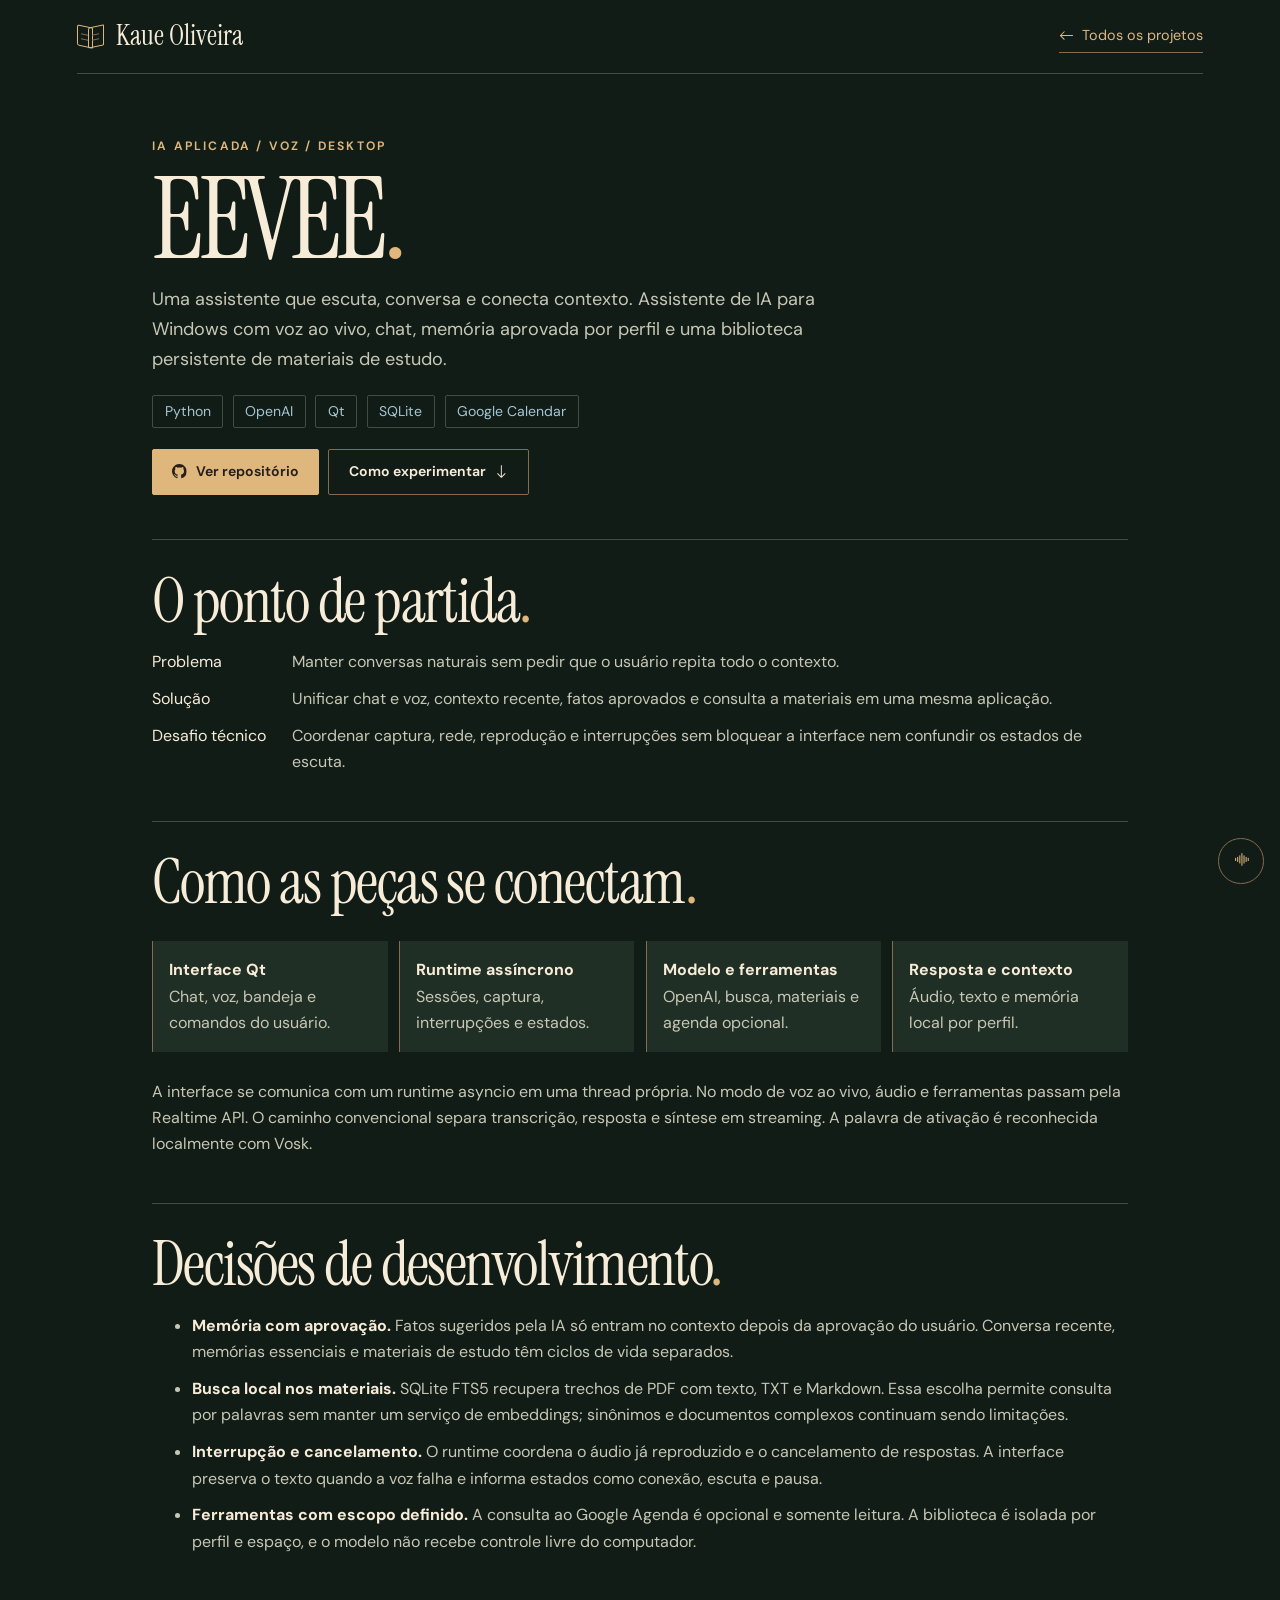
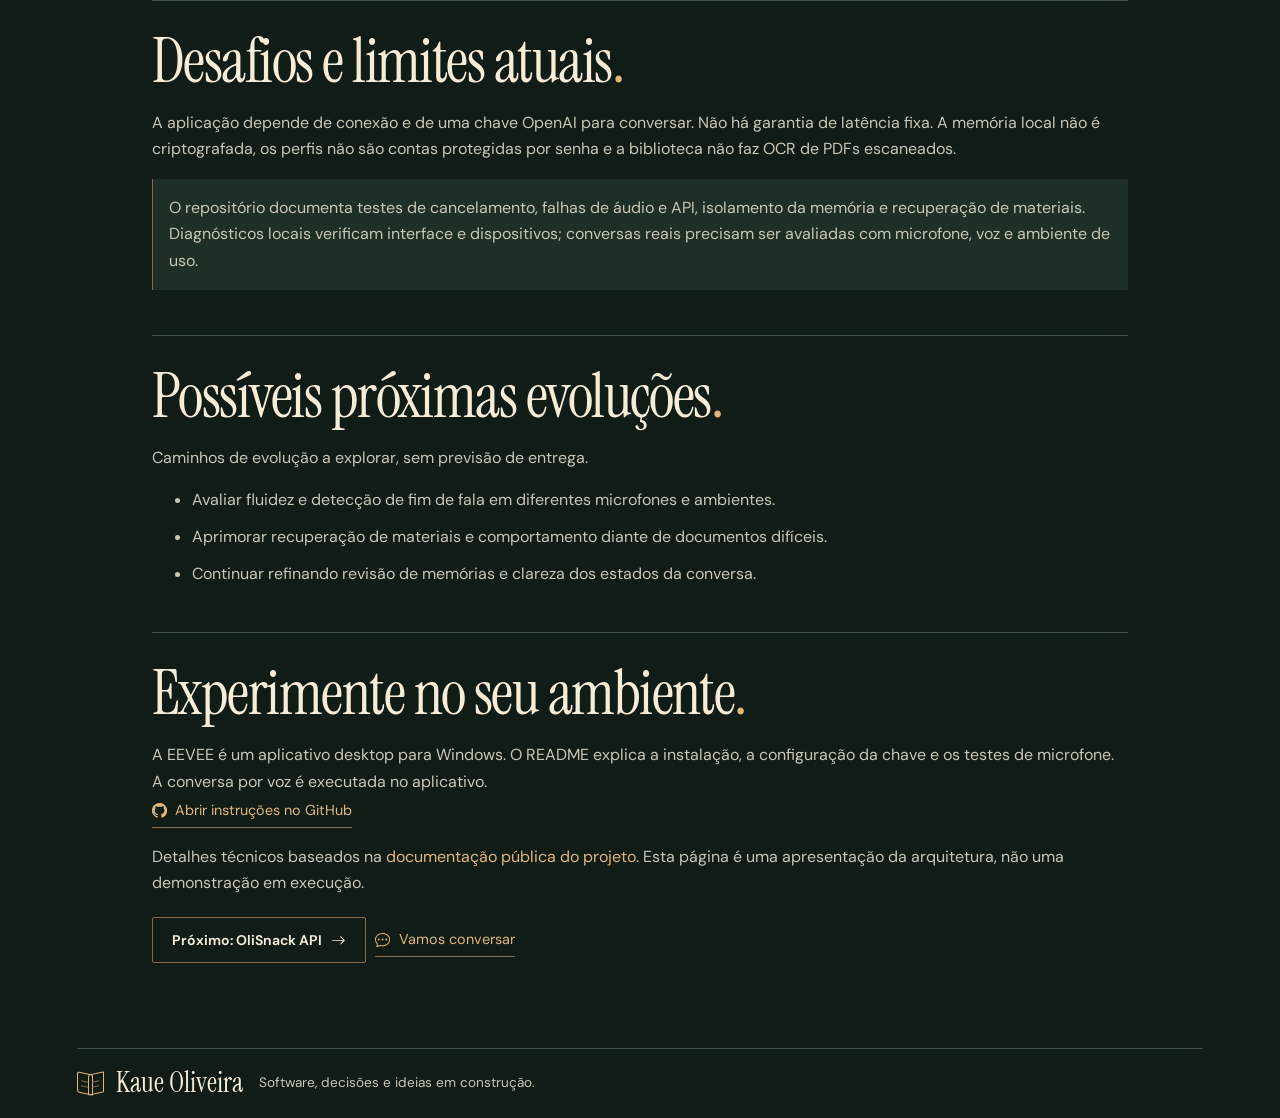
==== commit e989fd2c: "feat: redesenha portfolio com a identidade Biblioteca" ====
--- a/projects/eevee/index.html
+++ b/projects/eevee/index.html
@@ -1,5 +1,5 @@
 <!DOCTYPE html>
-<html lang="pt-BR"><head><meta charset="UTF-8"><meta name="viewport" content="width=device-width, initial-scale=1.0"><meta name="theme-color" content="#18121f"><title>EEVEE — Projeto de Kaue Oliveira</title><meta name="description" content="Assistente de IA para Windows com voz ao vivo, chat, memória aprovada por perfil e uma biblioteca persistente de materiais de estudo."><meta property="og:title" content="EEVEE — Kaue Oliveira"><meta property="og:description" content="Assistente de IA para Windows com voz ao vivo, chat, memória aprovada por perfil e uma biblioteca persistente de materiais de estudo."><meta property="og:type" content="article"><meta property="og:locale" content="pt_BR"><link rel="icon" href="../../assets/icons/favicon.svg" type="image/svg+xml"><link rel="preconnect" href="https://fonts.googleapis.com"><link rel="preconnect" href="https://fonts.gstatic.com" crossorigin><link href="https://fonts.googleapis.com/css2?family=DM+Sans:wght@400;500;600;700&family=Spectral:ital,wght@0,400;0,500;0,600;1,400;1,500&display=swap" rel="stylesheet"><link rel="stylesheet" href="../../assets/css/main.css"><script src="../../assets/js/guide.js" defer></script></head>
+<html lang="pt-BR"><head><meta charset="UTF-8"><meta name="viewport" content="width=device-width, initial-scale=1.0"><meta name="theme-color" content="#111c17"><title>EEVEE — Projeto de Kaue Oliveira</title><meta name="description" content="Assistente de IA para Windows com voz ao vivo, chat, memória aprovada por perfil e uma biblioteca persistente de materiais de estudo."><meta property="og:title" content="EEVEE — Kaue Oliveira"><meta property="og:description" content="Assistente de IA para Windows com voz ao vivo, chat, memória aprovada por perfil e uma biblioteca persistente de materiais de estudo."><meta property="og:type" content="article"><meta property="og:locale" content="pt_BR"><link rel="icon" href="../../assets/icons/favicon.svg" type="image/svg+xml"><link rel="preconnect" href="https://fonts.googleapis.com"><link rel="preconnect" href="https://fonts.gstatic.com" crossorigin><link href="https://fonts.googleapis.com/css2?family=DM+Sans:wght@400;500;600;700&amp;family=Instrument+Serif:ital@0;1&amp;display=swap" rel="stylesheet"><link rel="stylesheet" href="../../assets/css/main.css"><script src="../../assets/js/guide.js" defer></script></head>
 <body>
   <!-- Bootstrap Icons v1.13.1 (MIT). See assets/icons/LICENSE-bootstrap-icons.txt. -->
   <svg class="icon-sprite" xmlns="http://www.w3.org/2000/svg" width="0" height="0" aria-hidden="true" focusable="false">
@@ -23,7 +23,7 @@
     <symbol id="ui-whatsapp" viewBox="0 0 16 16"><path d="M13.601 2.326A7.85 7.85 0 0 0 7.994 0C3.627 0 .068 3.558.064 7.926c0 1.399.366 2.76 1.057 3.965L0 16l4.204-1.102a7.9 7.9 0 0 0 3.79.965h.004c4.368 0 7.926-3.558 7.93-7.93A7.9 7.9 0 0 0 13.6 2.326zM7.994 14.521a6.6 6.6 0 0 1-3.356-.92l-.24-.144-2.494.654.666-2.433-.156-.251a6.56 6.56 0 0 1-1.007-3.505c0-3.626 2.957-6.584 6.591-6.584a6.56 6.56 0 0 1 4.66 1.931 6.56 6.56 0 0 1 1.928 4.66c-.004 3.639-2.961 6.592-6.592 6.592m3.615-4.934c-.197-.099-1.17-.578-1.353-.646-.182-.065-.315-.099-.445.099-.133.197-.513.646-.627.775-.114.133-.232.148-.43.05-.197-.1-.836-.308-1.592-.985-.59-.525-.985-1.175-1.103-1.372-.114-.198-.011-.304.088-.403.087-.088.197-.232.296-.346.1-.114.133-.198.198-.33.065-.134.034-.248-.015-.347-.05-.099-.445-1.076-.612-1.47-.16-.389-.323-.335-.445-.34-.114-.007-.247-.007-.38-.007a.73.73 0 0 0-.529.247c-.182.198-.691.677-.691 1.654s.71 1.916.81 2.049c.098.133 1.394 2.132 3.383 2.992.47.205.84.326 1.129.418.475.152.904.129 1.246.08.38-.058 1.171-.48 1.338-.943.164-.464.164-.86.114-.943-.049-.084-.182-.133-.38-.232"/></symbol>
     <symbol id="ui-x-lg" viewBox="0 0 16 16"><path d="M2.146 2.854a.5.5 0 1 1 .708-.708L8 7.293l5.146-5.147a.5.5 0 0 1 .708.708L8.707 8l5.147 5.146a.5.5 0 0 1-.708.708L8 8.707l-5.146 5.147a.5.5 0 0 1-.708-.708L7.293 8z"/></symbol>
   </svg>
-<a class="skip-link" href="#main">Pular para o conteúdo</a><header class="container case-header"><a class="logo" href="../../index.html" aria-label="Kaue Oliveira, início"><span class="compass" aria-hidden="true"></span>Kaue Oliveira</a><a class="text-link" href="../../index.html#projects"><svg class="icon icon-arrow-left" width="18" height="18" viewBox="0 0 16 16" aria-hidden="true" focusable="false"><use href="#ui-arrow-left"></use></svg> Todos os projetos</a></header>
+<a class="skip-link" href="#main">Pular para o conteúdo</a><header class="container case-header"><a class="logo" href="../../index.html" aria-label="Kaue Oliveira, início"><span class="book-mark" aria-hidden="true"></span>Kaue Oliveira</a><a class="text-link" href="../../index.html#projects"><svg class="icon icon-arrow-left" width="18" height="18" viewBox="0 0 16 16" aria-hidden="true" focusable="false"><use href="#ui-arrow-left"></use></svg> Todos os projetos</a></header>
 <main class="container case-main" id="main"><p class="eyebrow">IA APLICADA / VOZ / DESKTOP</p><h1>EEVEE<span class="accent">.</span></h1><p class="case-lead">Uma assistente que escuta, conversa e conecta contexto. Assistente de IA para Windows com voz ao vivo, chat, memória aprovada por perfil e uma biblioteca persistente de materiais de estudo.</p><div class="tags" aria-label="Tecnologias"><span>Python</span><span>OpenAI</span><span>Qt</span><span>SQLite</span><span>Google Calendar</span></div><div class="project-actions"><a class="button button-primary" href="https://github.com/KaueSun/Eevee-assistant" target="_blank" rel="noopener noreferrer"><svg class="icon icon-github" width="18" height="18" viewBox="0 0 16 16" aria-hidden="true" focusable="false"><use href="#ui-github"></use></svg> Ver repositório</a><a class="button button-secondary" href="#experimentar">Como experimentar <svg class="icon icon-arrow-down" width="18" height="18" viewBox="0 0 16 16" aria-hidden="true" focusable="false"><use href="#ui-arrow-down"></use></svg></a></div>
 <section class="case-section" aria-labelledby="overview-title"><h2 id="overview-title">O ponto de partida<span class="accent">.</span></h2><dl class="project-story"><div><dt>Problema</dt><dd>Manter conversas naturais sem pedir que o usuário repita todo o contexto.</dd></div><div><dt>Solução</dt><dd>Unificar chat e voz, contexto recente, fatos aprovados e consulta a materiais em uma mesma aplicação.</dd></div><div><dt>Desafio técnico</dt><dd>Coordenar captura, rede, reprodução e interrupções sem bloquear a interface nem confundir os estados de escuta.</dd></div></dl></section>
 <section class="case-section" aria-labelledby="architecture-title"><h2 id="architecture-title">Como as peças se conectam<span class="accent">.</span></h2><ol class="architecture-flow" aria-label="Fluxo simplificado da arquitetura"><li><strong>Interface Qt</strong><span>Chat, voz, bandeja e comandos do usuário.</span></li><li><strong>Runtime assíncrono</strong><span>Sessões, captura, interrupções e estados.</span></li><li><strong>Modelo e ferramentas</strong><span>OpenAI, busca, materiais e agenda opcional.</span></li><li><strong>Resposta e contexto</strong><span>Áudio, texto e memória local por perfil.</span></li></ol><p>A interface se comunica com um runtime asyncio em uma thread própria. No modo de voz ao vivo, áudio e ferramentas passam pela Realtime API. O caminho convencional separa transcrição, resposta e síntese em streaming. A palavra de ativação é reconhecida localmente com Vosk.</p></section>
@@ -31,4 +31,4 @@
 <section class="case-section" aria-labelledby="limits-title"><h2 id="limits-title">Desafios e limites atuais<span class="accent">.</span></h2><p>A aplicação depende de conexão e de uma chave OpenAI para conversar. Não há garantia de latência fixa. A memória local não é criptografada, os perfis não são contas protegidas por senha e a biblioteca não faz OCR de PDFs escaneados.</p><div class="case-note"><p>O repositório documenta testes de cancelamento, falhas de áudio e API, isolamento da memória e recuperação de materiais. Diagnósticos locais verificam interface e dispositivos; conversas reais precisam ser avaliadas com microfone, voz e ambiente de uso.</p></div></section>
 <section class="case-section" aria-labelledby="next-title"><h2 id="next-title">Possíveis próximas evoluções<span class="accent">.</span></h2><p>Caminhos de evolução a explorar, sem previsão de entrega.</p><ul><li>Avaliar fluidez e detecção de fim de fala em diferentes microfones e ambientes.</li><li>Aprimorar recuperação de materiais e comportamento diante de documentos difíceis.</li><li>Continuar refinando revisão de memórias e clareza dos estados da conversa.</li></ul></section>
 <section class="case-section" id="experimentar" aria-labelledby="try-title"><h2 id="try-title">Experimente no seu ambiente<span class="accent">.</span></h2><p>A EEVEE é um aplicativo desktop para Windows. O README explica a instalação, a configuração da chave e os testes de microfone. A conversa por voz é executada no aplicativo.</p><a class="text-link" href="https://github.com/KaueSun/Eevee-assistant#readme" target="_blank" rel="noopener noreferrer"><svg class="icon icon-github" width="18" height="18" viewBox="0 0 16 16" aria-hidden="true" focusable="false"><use href="#ui-github"></use></svg> Abrir instruções no GitHub</a></section>
-<p class="case-source">Detalhes técnicos baseados na <a href="https://github.com/KaueSun/Eevee-assistant#readme" target="_blank" rel="noopener noreferrer">documentação pública do projeto</a>. Esta página é uma apresentação da arquitetura, não uma demonstração em execução.</p><div class="project-actions"><a class="button button-secondary" href="../olisnack/index.html">Próximo: OliSnack API <svg class="icon icon-arrow-right" width="18" height="18" viewBox="0 0 16 16" aria-hidden="true" focusable="false"><use href="#ui-arrow-right"></use></svg></a><a class="text-link" href="../../index.html#contact"><svg class="icon icon-chat-dots" width="18" height="18" viewBox="0 0 16 16" aria-hidden="true" focusable="false"><use href="#ui-chat-dots"></use></svg> Vamos conversar</a></div></main><footer class="container footer"><a class="logo" href="../../index.html"><span class="compass" aria-hidden="true"></span>Kaue Oliveira</a><p>Software, decisões e ideias em construção.</p></footer></body></html>+<p class="case-source">Detalhes técnicos baseados na <a href="https://github.com/KaueSun/Eevee-assistant#readme" target="_blank" rel="noopener noreferrer">documentação pública do projeto</a>. Esta página é uma apresentação da arquitetura, não uma demonstração em execução.</p><div class="project-actions"><a class="button button-secondary" href="../olisnack/index.html">Próximo: OliSnack API <svg class="icon icon-arrow-right" width="18" height="18" viewBox="0 0 16 16" aria-hidden="true" focusable="false"><use href="#ui-arrow-right"></use></svg></a><a class="text-link" href="../../index.html#contact"><svg class="icon icon-chat-dots" width="18" height="18" viewBox="0 0 16 16" aria-hidden="true" focusable="false"><use href="#ui-chat-dots"></use></svg> Vamos conversar</a></div></main><footer class="container footer"><a class="logo" href="../../index.html"><span class="book-mark" aria-hidden="true"></span>Kaue Oliveira</a><p>Software, decisões e ideias em construção.</p></footer></body></html>
--- a/assets/css/main.css
+++ b/assets/css/main.css
@@ -1,138 +1,317 @@
-/* Shared editorial palette for the portfolio and its case studies. */
 :root {
   color-scheme: dark;
-  --page: #18121f;
-  --panel: #211a2b;
-  --band: #1e1727;
-  --ink: #f4edf3;
-  --muted: #c1b7ca;
-  --gold: #dbba88;
-  --bronze: #8e725a;
-  --blue: #a7bfdc;
-  --sage: #a9cbb6;
-  --line: #483b4b;
-  --serif: "Spectral", Georgia, serif;
+  --forest: #111c17;
+  --green: #192820;
+  --panel: #202f26;
+  --wood: #271f19;
+  --wine: #382424;
+  --bronze: #876b4e;
+  --amber: #dfb77d;
+  --copper: #bd875d;
+  --ice: #a6c5d1;
+  --ivory: #f7ecd8;
+  --muted: #c8c7b5;
+  --line: #3e4e40;
+  --paper: #efe5ce;
+  --serif: "Instrument Serif", Georgia, serif;
   --sans: "DM Sans", "Segoe UI", sans-serif;
 }
+
 * { box-sizing: border-box; }
 html { scroll-behavior: smooth; scroll-padding-top: 5.5rem; }
-body { margin: 0; background: var(--page); color: var(--ink); font: 1rem/1.65 var(--sans); }
+body { margin: 0; background: var(--forest); color: var(--ivory); font: 1rem/1.65 var(--sans); }
+[hidden] { display: none !important; }
 a { color: inherit; text-decoration: none; }
-a, button, summary { -webkit-tap-highlight-color: transparent; }
 button, summary { cursor: pointer; }
 button { font: inherit; color: inherit; }
-[hidden] { display: none !important; }
-:focus-visible { outline: 2px solid var(--blue); outline-offset: 4px; }
-::selection { background: #72577e; color: white; }
-h1,h2,h3,p,figure,dl,dd { margin: 0; }
-h1,h2,h3,.brand,.logo { font-family: var(--serif); font-weight: 400; }
-h2 { font-size: clamp(2.45rem,4.2vw,4.15rem); line-height: 1.09; letter-spacing: -.05em; }
-h2 em { font-weight: 400; color: #dfcddd; }
-h3 { font-size: 1.75rem; line-height: 1.2; letter-spacing: -.04em; }
+:focus-visible { outline: 2px solid var(--ice); outline-offset: 4px; }
+::selection { background: var(--amber); color: #211b14; }
+h1, h2, h3, p, figure, dl, dd { margin: 0; }
+h1, h2, h3, .brand, .logo { font-family: var(--serif); font-weight: 400; }
+h1 { font-size: clamp(4.25rem, 8.6vw, 9.8rem); letter-spacing: -.047em; line-height: .84; }
+h1 em, h2 em { font-weight: 400; color: var(--amber); }
+h2 { font-size: clamp(2.9rem, 5.2vw, 5.1rem); letter-spacing: -.025em; line-height: .98; }
+h3 { font-size: 2rem; line-height: 1.05; }
 p { color: var(--muted); }
 .icon-sprite { position: absolute; width: 0; height: 0; overflow: hidden; }
-.icon { width: 1.05em; height: 1.05em; fill: currentColor; flex: none; vertical-align: -.12em; }
-.container { width: min(87%,80rem); margin-inline: auto; }
-.section { padding-block: clamp(3.6rem,5.5vw,6rem); }
-.eyebrow,.category,.journey small { font: 600 .76rem/1.4 var(--sans); letter-spacing: .17em; text-transform: uppercase; color: var(--gold); }
-.eyebrow { display: flex; align-items: center; gap: .8rem; margin-bottom: .9rem; }
-.eyebrow::before { content: ""; width: 1.9rem; height: 1px; background: var(--bronze); }
-.skip-link { position: fixed; top: .6rem; left: .6rem; transform: translateY(-160%); z-index: 20; padding: .7rem 1rem; background: var(--ink); color: var(--page); }
+.icon { width: 1.05em; height: 1.05em; fill: currentColor; flex: none; vertical-align: -.13em; }
+.container { width: min(88%, 77rem); margin-inline: auto; }
+.section { padding-block: clamp(3.7rem, 7.1vw, 7rem); }
+.eyebrow, .category, .journey small {
+  color: var(--amber);
+  font: 650 .76rem/1.4 var(--sans);
+  text-transform: uppercase;
+  letter-spacing: .18em;
+}
+.eyebrow { margin-bottom: 1rem; }
+.skip-link { position: fixed; z-index: 20; top: .75rem; left: .75rem; transform: translateY(-160%); padding: .65rem 1rem; background: var(--ivory); color: var(--forest); }
 .skip-link:focus { transform: none; }
-.site-header { position: sticky; z-index: 10; top: 0; background: #19131ff7; border-bottom: 1px solid var(--line); }
-.masthead,.case-header { min-height: 4.65rem; display: flex; align-items: center; justify-content: space-between; gap: 1rem; }
-.brand,.logo { display: inline-flex; align-items: center; gap: .85rem; font-size: 1.5rem; letter-spacing: -.05em; }
-.compass { display: inline-block; width: 2rem; height: 2rem; position: relative; background: var(--gold); clip-path: polygon(50% 0,57% 35%,79% 21%,65% 43%,100% 50%,65% 57%,79% 79%,57% 65%,50% 100%,43% 65%,21% 79%,35% 57%,0 50%,35% 43%,21% 21%,43% 35%); }
-.compass::after { content:""; position:absolute; inset:37%; background: var(--page); transform:rotate(45deg); }
-nav,.social,.actions,.contact-socials,.project-actions,.work-links,.footer { display:flex; align-items:center; gap:1rem; }
-nav { gap:clamp(1rem,2.3vw,2.4rem); }
-nav a,.social a,.footer>a:not(.brand),.archive-link,.text-link,.contact-socials a { font-size:.9rem; }
-nav a { position:relative; padding:.65rem 0; color:var(--muted); }
-nav a[aria-current],nav a:hover,.social a:hover,.contact-socials a:hover { color:var(--gold); }
-nav a[aria-current]::after { content:""; position:absolute; bottom:.2rem; left:calc(50% - 2px); width:4px; height:4px; background:var(--gold); transform:rotate(45deg); }
-nav .nav-contact,.menu-toggle { display:inline-flex; align-items:center; gap:.55rem; border:1px solid var(--bronze); color:var(--gold); padding:.45rem 1rem; border-radius:3px; background:transparent; }
-nav .nav-contact::after { display:none; }
-.hero { position:relative; isolation:isolate; overflow:hidden; color:#fff6ef; background:#271e38; }
-.hero-art,.hero-art img,.hero-shadow { position:absolute; inset:0; width:100%; height:100%; }
-.hero-art img { object-fit:cover; object-position:56% 51%; }
-.hero-art { z-index:-3; }
-.hero-shadow { z-index:-2; background:linear-gradient(90deg,#1a1321ee 0%,#201626dd 19%,#23182bb0 38%,#21172a38 60%,transparent 78%), linear-gradient(0deg,#1a1324e8 0%,transparent 25%); }
-.hero::after { content:""; position:absolute; pointer-events:none; inset:1rem; border:1px solid #dbba8845; z-index:-1; background:linear-gradient(var(--gold),var(--gold)) top left/28px 1px no-repeat,linear-gradient(var(--gold),var(--gold)) top left/1px 28px no-repeat,linear-gradient(var(--gold),var(--gold)) bottom right/28px 1px no-repeat,linear-gradient(var(--gold),var(--gold)) bottom right/1px 28px no-repeat; }
-.hero-shell { min-height:clamp(24rem,32vw,32rem); display:flex; align-items:center; padding-block:3.4rem 1.8rem; }
-.hero-copy { width:min(100%,36rem); animation:arrive .65s ease-out both; }
-.hero-kicker { letter-spacing:.19em; margin-bottom:1.05rem; }
-.hero-kicker span { display:none; }
-h1 { font-size:clamp(4.35rem,6.85vw,7rem); line-height:1.04; letter-spacing:-.07em; }
-h1 em { font-weight:400; }
-h1 b { font-weight:400; color:var(--gold); }
-.hero-intro { max-width:28rem; margin:1.05rem 0 1.6rem; line-height:1.65; color:#e3d9e4; font-size:1.045rem; }
-.button,.copy-email { min-height:2.85rem; display:inline-flex; justify-content:center; align-items:center; gap:.65rem; padding:.6rem 1.28rem; border-radius:3px; border:1px solid var(--bronze); font:600 .9rem/1.3 var(--sans); transition:background .2s,transform .2s,border-color .2s; }
-.primary,.button-primary { background:var(--gold); color:#231b21; border-color:var(--gold); }
-.secondary,.button-secondary { background:#20172799; color:var(--ink); }
-.button:hover { transform:translateY(-2px); border-color:#f3d4a3; }
-.primary:hover,.button-primary:hover { background:#ecd0a6; }
-.secondary:hover,.button-secondary:hover { background:#3a2e40; }
-.hero-meta { display:flex; justify-content:space-between; align-items:center; gap:1rem; padding:1.45rem 0 2.15rem; color:#e0d7e1; }
-.availability,.social a,.contact-socials a,.archive-link,.text-link,.repository-action { display:inline-flex; align-items:center; gap:.55rem; }
-.availability { font-size:.83rem; }
-.availability i { width:.47rem; height:.47rem; border-radius:50%; background:var(--sage); box-shadow:0 0 0 3px #a9cbb612; }
-.social span { width:1px; height:.85rem; background:#b89d9b60; }
-.social a { font-size:.85rem; }
-.section-head { display:flex; align-items:end; justify-content:space-between; gap:1.5rem; margin-bottom:2rem; }
-.archive-link,.text-link,.repository-action,.work-links a,.skill-evidence a,.case-source a,.archive-grid a { color:var(--gold); }
-.archive-link,.text-link { padding:.35rem 0; border-bottom:1px solid var(--bronze); }
-.works,.skill-grid { display:grid; grid-template-columns:repeat(3,minmax(0,1fr)); gap:1.35rem; }
-.work-card { min-width:0; display:flex; flex-direction:column; border:1px solid var(--line); background:var(--panel); border-radius:4px; overflow:hidden; transition:border-color .25s; }
-.work-card:is(:hover,:focus-within) { border-color:var(--bronze); }
-.art { height:clamp(10rem,14vw,14rem); position:relative; isolation:isolate; overflow:hidden; display:grid; place-items:center; border-bottom:1px solid var(--line); }
-.art::after { content:""; position:absolute; pointer-events:none; inset:.56rem; border:1px solid #fff2; }
-.art-design { position:absolute; inset:0; display:grid; place-items:center; transition:transform .35s ease; }
-.art:hover .art-design { transform:scale(1.035); }
-.art-eevee { background:radial-gradient(ellipse at center,#715d83,#453752 48%,#292132); }
-.art-eevee::before,.art-olisnack::before,.art-viral-cuts::before { content:""; position:absolute; inset:0; opacity:.38; background-image:linear-gradient(#e4d5ff14 1px,transparent 1px),linear-gradient(90deg,#e4d5ff14 1px,transparent 1px); background-size:19px 19px; }
-.aura-ring { width:7.4rem; height:7.4rem; border:1px solid #f3d5ef80; border-radius:50%; outline:1px solid #dbc2ed38; outline-offset:9px; box-shadow:inset 0 0 18px #e5c7f847,0 0 18px #e5c7f831; }
-.aura-ring::after { content:""; position:absolute; inset:12% 28%; border:1px solid #ead3f536; border-radius:50%; transform:rotate(-35deg); }
-.wave { position:absolute; display:flex; align-items:center; justify-content:center; gap:3px; inset:12% 0; }
-.wave i { width:2px; min-height:3px; height:var(--bar); background:#efe1f8; border-radius:2px; }
-.art-olisnack { background:radial-gradient(at 65% 20%,#5c7c70,#2c4c45 60%,#233c37); }
-.recipe { width:52%; min-width:9rem; padding:.7rem .9rem; border:1px solid #c6dbc09c; background:#dfe4cf; color:#304b40; border-radius:3px; transform:rotate(-6deg); box-shadow:7px 8px 0 #c4d8b444,14px 16px 0 #c4d8b41c,0 12px 22px #18312c55; }
-.recipe-head { display:flex; justify-content:space-between; align-items:center; border-bottom:1px solid #526f5d4d; padding-bottom:.3rem; }
-.recipe-head b { font:italic 1.35rem var(--serif); }.recipe-head small,.endpoint { font: .76rem monospace; }.endpoint { display:block; padding:.4rem 0; }.endpoint b { font-size:.66rem; border:1px solid #7d9c7d; padding:.12rem; }
-.code-row { display:block; width:44%; height:3px; margin:5px 0; background:#8fa38b; }.code-row:nth-last-child(2){ width:67%; }.code-row:last-child{width:54%;}
-.art-viral-cuts { background:radial-gradient(at 60% 20%,#647890,#384c65 58%,#273448); }
-.clip-editor { width:55%; max-width:14rem; padding:.45rem; border:1px solid #b7cada88; border-radius:4px; transform:rotate(6deg); background:#263446; box-shadow:8px 9px 0 #abb8cf26,0 12px 20px #14233170; }
-.clip-view { height:3.8rem; display:grid; place-items:center; background:linear-gradient(145deg,transparent 51%,#65809d 52%,#566e88 64%,transparent 65%),linear-gradient(35deg,#405974 38%,transparent 39%),linear-gradient(125deg,#aabaCA,#7286a1); }
-.clip-view span { font-size:.85rem; color:white; background:#2c344b88; border:1px solid #ffffff90; border-radius:50%; width:1.65rem; height:1.65rem; display:grid; place-items:center; padding-left:2px; }
-.timeline { display:flex; gap:3px; margin:5px 0 3px; }.timeline i { width:22%; height:7px; background:#a9b9d5; }.timeline i:nth-child(2){ width:34%;background:#9a9cb8; }.audio-track { height:5px; width:86%; background:repeating-linear-gradient(90deg,#819b9e 0 2px,#a4b9bb 2px 3px); }
-.work-body { padding:1.4rem; flex:1; display:flex; flex-direction:column; align-items:flex-start; }
-.category { font-size:.75rem; letter-spacing:.13em; }.work-card:nth-child(2) .category { color:var(--sage); }.work-card:nth-child(3) .category { color:var(--blue); }
-.work-body h3 { margin:.38rem 0 .6rem; }.work-body>p:not(.category) { margin-bottom:1rem; }
-.work-stack { font-size:.79rem; color:var(--muted); margin-top:auto; }.work-links { border-top:1px solid var(--line); margin-top:1rem; width:100%; justify-content:space-between; padding-top:.7rem; font-size:.88rem; }.work-links a { padding:.25rem 0; }
-.archive { margin-top:1.2rem; border-block:1px solid var(--line); }
-.archive summary { display:flex; align-items:center; justify-content:space-between; padding:1rem 0; list-style:none; color:var(--muted); }
-.archive summary::-webkit-details-marker { display:none; }.plus::before { content:"+"; font-size:1.4rem; color:var(--gold); }[open] .plus::before { content:"−"; }
-.archive-grid { display:grid; grid-template-columns:1fr 1fr; gap:1.25rem; padding-bottom:1.5rem; }.archive-grid article { border-left:1px solid var(--bronze); padding:.5rem 1rem; }.archive-grid p { margin:.5rem 0; }
-.band { background:var(--band); border-block:1px solid var(--line); }
-.about,.journey { display:grid; grid-template-columns:minmax(0,.75fr) minmax(0,1.25fr); align-items:center; gap:clamp(2rem,7vw,7rem); }
-.about>div { max-width:41rem; }.about p:not(.eyebrow) { margin:1rem 0; }
-.portrait { position:relative; width:min(100%,20rem); aspect-ratio:4/4.4; padding:.55rem; border:1px solid var(--bronze); margin-inline:auto; }.portrait img { display:block; width:100%; height:100%; object-fit:cover; object-position:center 38%; }
-.skill-grid { margin-top:2rem; gap:0 1.8rem; }.skill-card { border-top:1px solid var(--line); padding:1.3rem 0; }.skill-stack { color:var(--blue); margin:.6rem 0; }.skill-evidence { display:flex; flex-wrap:wrap; gap:.4rem .8rem; margin-top:.8rem; font-size:.85rem; }.skill-evidence svg { display:none; }
-.journey { align-items:start; }.journey ol { list-style:none; margin:0; padding:0; }.journey li { border-left:1px solid var(--bronze); position:relative; padding:0 0 2rem 1.5rem; }.journey li:last-child { padding-bottom:0; }.journey li::before { content:""; position:absolute; width:7px; height:7px; left:-4px; top:.5rem; background:var(--gold); transform:rotate(45deg); }.journey h3 { margin:.35rem 0; }
-.contact { text-align:center; }.contact .eyebrow,.contact .actions,.contact-socials { justify-content:center; }.contact .eyebrow::before { display:none; }.contact h2+p { margin:.9rem 0; }.email { display:inline-block; font:clamp(1.5rem,4vw,2.8rem) var(--serif); color:var(--gold); margin:.5rem 0 1.3rem; overflow-wrap:anywhere; }.contact-socials { flex-wrap:wrap; }.copy-status { font-size:.87rem; min-height:1.8rem; }
-.footer { padding-block:1.5rem; border-top:1px solid var(--line); flex-wrap:wrap; }.footer p { margin-right:auto; font-size:.85rem; }.motion-control { border:0; background:none; color:var(--muted); text-decoration:underline; font-size:.8rem; }
-.guide-launch { position:fixed; z-index:8; bottom:1rem; right:1rem; background:#271e30; border:1px solid var(--bronze); border-radius:50%; width:2.9rem; height:2.9rem; display:grid; place-items:center; color:var(--gold); }.guide-launch>span+span { position:absolute; right:110%; white-space:nowrap; background:var(--panel); border:1px solid var(--line); padding:.3rem .6rem; opacity:0; pointer-events:none; }.guide-launch:is(:hover,:focus-visible)>span+span { opacity:1; }
-.guide-dialog { width:min(92vw,31rem); max-height:85dvh; padding:1.6rem; border:1px solid var(--bronze); background:var(--panel); color:var(--ink); border-radius:5px; }.guide-dialog::backdrop { background:#0f0918bb; }.guide-header { display:flex; justify-content:space-between; gap:1rem; align-items:start; }.guide-header h2 { font-size:2rem; }.guide-close,.guide-options button { border:1px solid var(--line); border-radius:3px; background:var(--page); padding:.45rem .7rem; }.guide-options { display:grid; gap:.5rem; margin:1rem 0; }.guide-options button { text-align:left; }.guide-options button[aria-pressed=true] { border-color:var(--gold); }.guide-answer a { color:var(--gold); }.guide-disclosure { margin-top:.8rem; }body:has(dialog[open]) { overflow:hidden; }
-.case-header { border-bottom:1px solid var(--line); }.case-main { max-width:61rem; padding-block:4rem; }.case-main h1 { margin-bottom:1rem; }.case-lead { max-width:45rem; font-size:1.15rem; }.tags,.project-actions { display:flex; flex-wrap:wrap; gap:.65rem; margin:1.3rem 0; }.tags span { border:1px solid var(--line); padding:.2rem .75rem; border-radius:3px; font-size:.88rem; color:var(--muted); }.case-section { border-top:1px solid var(--line); margin-top:2.8rem; padding-top:2rem; }.case-section h2 { font-size:clamp(1.9rem,4vw,3.15rem); margin-bottom:1.25rem; }.accent { color:var(--gold); }.case-section li { margin:.65rem 0; }.case-section strong,.project-story dt { color:var(--ink); }.case-section li,.project-story dd { color:var(--muted); }.project-story>div { display:grid; grid-template-columns:8rem 1fr; gap:.75rem; margin:.65rem 0; }.architecture-flow { display:grid; grid-template-columns:repeat(auto-fit,minmax(10rem,1fr)); gap:.75rem; padding:0; list-style:none; }.architecture-flow li,.case-note { padding:1rem; background:var(--panel); border-left:1px solid var(--bronze); }.architecture-flow span { display:block; }.case-source,.case-note { margin-top:1rem; }.case-section a:hover,.archive-grid a:hover,.work-links a:hover,.skill-evidence a:hover { text-decoration:underline; }
-@keyframes arrive { from { opacity:.15; transform:translateY(7px); } to { opacity:1; transform:none; } }
-@media(max-width:52rem) {
-  .container { width:89%; } .brand { font-size:1.3rem; }.compass { width:1.55rem; height:1.55rem; }.masthead { flex-wrap:wrap; padding-block:.7rem; min-height:3.8rem; }
-  nav { width:100%; flex-wrap:wrap; gap:.1rem 1.4rem; } .enhanced nav:not(.open){ display:none; }.enhanced nav.open { display:grid; grid-template-columns:1fr 1fr; padding:.5rem 0; }
-  nav a { padding:.55rem; }nav a[aria-current]::after { display:none; }.works { gap:.8rem; }.work-body { padding:1rem; }.skill-grid { grid-template-columns:1fr 1fr; }
-}
-@media(max-width:40rem) {
-  .container { width:88%; }.hero-shell { min-height:31rem; align-items:end; padding-block:10rem 1.5rem; }.hero-art img { object-position:70% 28%; }.hero-shadow { background:linear-gradient(0deg,#201626 0%,#201626eb 22%,#21172ab8 47%,#21172a0d 88%); }
-  .hero::after { inset:.55rem; }.hero-copy { width:100%; }h1 { font-size:clamp(3rem,13.6vw,5rem); }.hero-intro { font-size:1rem; }.hero-meta { flex-wrap:wrap; padding:0 0 1.7rem; gap:.55rem 1rem; }.social { gap:.55rem; }.social a { font-size:.82rem; }
-  .actions { flex-wrap:wrap; gap:.6rem; }.button { padding-inline:.9rem; }.section-head { align-items:start; flex-direction:column; gap:.65rem; }.works,.archive-grid,.about,.journey,.skill-grid { grid-template-columns:1fr; }.works { gap:1.35rem; }.art { height:12rem; }.work-body { padding:1.35rem; }.portrait { width:min(80%,18rem); }.journey { gap:2rem; }.footer { padding-right:2.6rem; }.footer .brand { width:100%; }.project-story>div { grid-template-columns:1fr; gap:0; }.case-main { padding-block:2.5rem; }.guide-dialog { padding:1.1rem; }
-}
-@media(prefers-reduced-motion:reduce) { html { scroll-behavior:auto; } *,*::after,*::before { animation:none!important; transition:none!important; } }
-.motion-paused { scroll-behavior:auto; }.motion-paused * { animation:none!important; transition:none!important; }
+
+.site-header { position: sticky; top: 0; z-index: 10; background: #111c17f7; border-bottom: 1px solid var(--line); }
+.masthead, .case-header { min-height: 4.6rem; display: flex; align-items: center; justify-content: space-between; gap: 1rem; }
+.brand, .logo { display: inline-flex; align-items: center; gap: .8rem; font-size: 1.72rem; line-height: 1; white-space: nowrap; }
+.book-mark { position: relative; flex: none; display: inline-block; width: 1.68rem; height: 1.42rem; }
+.book-mark::before, .book-mark::after {
+  content: "";
+  position: absolute;
+  top: 1px;
+  width: 51%;
+  height: 85%;
+  border: 1px solid var(--amber);
+  border-radius: 2px 1px 1px 2px;
+  background: linear-gradient(var(--bronze), var(--bronze)) center 36% / 52% 1px no-repeat,
+    linear-gradient(var(--bronze), var(--bronze)) center 64% / 52% 1px no-repeat;
+}
+.book-mark::before { left: 0; transform: skewY(12deg); }
+.book-mark::after { right: 0; transform: skewY(-12deg); }
+nav, .actions, .work-links, .contact-socials, .project-actions, .footer { display: flex; align-items: center; gap: 1rem; }
+nav { gap: clamp(.85rem, 2.45vw, 2.25rem); }
+nav a { position: relative; padding: .6rem .1rem; color: var(--muted); font-size: .9rem; }
+nav a:is(:hover, [aria-current]) { color: var(--amber); }
+nav a[aria-current]::after { content: ""; position: absolute; bottom: .15rem; left: .1rem; right: .1rem; height: 1px; background: var(--copper); }
+nav .nav-contact, .menu-toggle { padding: .45rem .95rem; background: none; color: var(--amber); border: 1px solid var(--bronze); border-radius: 2px; }
+nav .nav-contact::after { display: none; }
+
+.hero { display: grid; grid-template-columns: .87fr 1.13fr; gap: 1.7rem clamp(2.25rem, 5vw, 5rem); align-items: center; padding-top: clamp(2.2rem, 4.15vw, 4.5rem); }
+.hero-copy { position: relative; padding-block: 1rem; animation: enter .6s ease-out both; }
+.hero-copy .eyebrow { display: flex; align-items: center; gap: .72rem; margin-bottom: 1.35rem; }
+.hero-copy .eyebrow span { width: 2rem; height: 1px; background: var(--copper); }
+.hero-intro { max-width: 26rem; margin: 1.5rem 0 1.8rem; font-size: clamp(1rem, 1.42vw, 1.14rem); }
+.hero-plate { position: relative; display: grid; min-width: 0; aspect-ratio: 1.20; padding: 7px; background: #211f18; border: 1px solid var(--bronze); }
+.hero-plate picture, .hero-plate img { display: block; width: 100%; height: 100%; min-height: 0; }
+.hero-plate img { object-fit: cover; object-position: 60% center; }
+.hero-plate::before { content: ""; position: absolute; z-index: 1; inset: 13px; border: 1px solid #f5d39455; pointer-events: none; }
+.plate-key { position: absolute; z-index: 2; bottom: 8px; right: 8px; width: 27px; height: 27px; border-right: 1px solid var(--amber); border-bottom: 1px solid var(--amber); pointer-events: none; }
+.hero-rule { grid-column: 1 / -1; display: flex; align-items: center; gap: .8rem; color: var(--bronze); }
+.hero-rule::before, .hero-rule::after { content: ""; height: 1px; background: var(--line); }
+.hero-rule::before { flex: .85; }
+.hero-rule::after { flex: 1.15; }
+.actions { flex-wrap: wrap; gap: .65rem; }
+.button {
+  min-height: 2.85rem;
+  padding: .64rem 1.2rem;
+  display: inline-flex;
+  align-items: center;
+  justify-content: center;
+  gap: .55rem;
+  border: 1px solid var(--bronze);
+  border-radius: 2px;
+  font: 650 .875rem/1.2 var(--sans);
+  transition: background .2s ease, border-color .2s ease, transform .2s ease;
+}
+.primary, .button-primary { background: var(--amber); border-color: var(--amber); color: #251f17; }
+.secondary, .button-secondary { background: transparent; color: var(--ivory); }
+.primary:hover, .button-primary:hover { background: #f0cb94; }
+.secondary:hover, .button-secondary:hover { border-color: var(--amber); background: #d6b27a15; }
+.button:hover { transform: translateY(-2px); }
+.availability { display: inline-flex; align-items: center; gap: .6rem; margin-top: 1.35rem; color: var(--muted); font-size: .87rem; }
+.availability:hover { color: var(--ivory); }
+.availability i { width: 7px; height: 7px; border-radius: 50%; background: #b2cda8; outline: 3px solid #b2cda81a; }
+
+.about { display: grid; grid-template-columns: minmax(0, .65fr) minmax(0, 1.35fr); gap: clamp(2rem, 7vw, 7rem); align-items: center; padding-top: clamp(2.8rem, 5.4vw, 5rem); }
+.portrait { width: min(100%, 19rem); aspect-ratio: 5 / 4; display: grid; margin-inline: auto; padding: 6px; border: 1px solid var(--bronze); }
+.portrait img { display: block; width: 100%; height: 100%; min-height: 0; object-fit: cover; object-position: center 40%; }
+.about-content { max-width: 41rem; }
+.about-content p:not(.eyebrow) { margin-top: .85rem; }
+.about .text-link { margin-top: 1rem; }
+.text-link, .repository-action, .archive-grid a { display: inline-flex; align-items: center; gap: .5rem; color: var(--amber); font-size: .9rem; }
+.text-link { width: fit-content; border-bottom: 1px solid var(--bronze); padding: .25rem 0; transition: border-color .2s ease; }
+.text-link:hover { border-color: var(--amber); }
+.section-head { display: flex; align-items: end; justify-content: space-between; gap: 1.15rem; margin-bottom: 2rem; }
+.projects-band { background: var(--green); border-block: 1px solid var(--line); }
+.featured, .work-card { background: var(--panel); border: 1px solid var(--line); transition: border-color .23s ease; }
+.featured:is(:hover, :focus-within), .work-card:is(:hover, :focus-within) { border-color: var(--bronze); }
+.featured { display: grid; grid-template-columns: 1fr 1.03fr; }
+.featured-copy { padding: clamp(1.6rem, 4.6vw, 4rem); }
+.featured-copy h3 { margin-block: .5rem .8rem; font-size: clamp(3.4rem, 7vw, 6.6rem); line-height: .86; }
+.featured-copy>p:not(.category) { max-width: 26rem; }
+.work-stack { color: var(--ice); font-size: .85rem; margin-top: 1rem; }
+.work-links { flex-wrap: wrap; margin-top: 1rem; }
+.work-links a[aria-label] { display: inline-grid; place-items: center; min-width: 2.75rem; min-height: 2.75rem; color: var(--amber); }
+.work-links a[aria-label]:hover { color: var(--ivory); }
+.voice-art {
+  position: relative;
+  min-height: 17rem;
+  display: grid;
+  place-items: center;
+  isolation: isolate;
+  overflow: hidden;
+  background: radial-gradient(ellipse at 50% 42%, #41503d, #202c23 55%, #15211a);
+  border-left: 1px solid var(--line);
+}
+.voice-grid { position: absolute; inset: 0; background: linear-gradient(#d0b48318 1px, transparent 1px), linear-gradient(90deg, #d0b48318 1px, transparent 1px); background-size: 21px 21px; mask-image: radial-gradient(ellipse, black 20%, transparent 75%); }
+.voice-seal { position: relative; width: clamp(8rem, 16vw, 14rem); aspect-ratio: 1; display: grid; place-items: center; border: 1px solid #bc9e6d8c; border-radius: 50%; outline: 1px solid #bc9e6d35; outline-offset: 13px; transition: transform .35s ease; }
+.voice-seal::after { content: ""; position: absolute; inset: 12%; border: 1px dashed #bc9e6d74; border-radius: 50%; }
+.voice-core { display: grid; place-items: center; width: 67%; height: 67%; border: 1px solid #e4be7c94; border-radius: 50%; color: var(--ice); box-shadow: inset 0 0 28px #c49d5840; }
+.voice-core .icon { width: 65%; height: 65%; }
+.voice-title { position: absolute; bottom: .85rem; right: 1.2rem; color: #f0cf98; font: .77rem var(--sans); letter-spacing: .27em; }
+.featured:hover .voice-seal { transform: scale(1.035); }
+.work-grid { display: grid; grid-template-columns: repeat(2, minmax(0, 1fr)); gap: 1.4rem; margin-top: 1.4rem; }
+.work-card { display: grid; grid-template-columns: minmax(0, .72fr) minmax(0, 1fr); }
+.work-body { padding: clamp(1.05rem, 2.4vw, 1.85rem); }
+.work-body h3 { margin: .45rem 0 .6rem; }
+.work-body .work-links { gap: .5rem; }
+.work-art { min-width: 0; min-height: 11rem; display: grid; place-items: center; position: relative; overflow: hidden; border-right: 1px solid var(--line); }
+.work-art::before { content: ""; position: absolute; inset: .5rem; border: 1px solid #fff2; }
+.api-art { background: radial-gradient(at 70% 30%, #626d4c, #293a2b 70%); }
+.api-sample { position: relative; width: min(77%, 9rem); padding: .6rem; border: 1px solid #c0c79a; background: #eee0bb; color: #263122; transform: rotate(-6deg); box-shadow: .35rem .42rem #0003; }
+.code-verb { font: 700 .7rem var(--sans); color: #384c3b; padding-right: .26rem; }
+.api-sample code { font-size: clamp(.65rem, 1.1vw, .83rem); }
+.api-sample i { display: block; width: 86%; height: 3px; margin-top: .4rem; background: #839374; }
+.api-sample i:last-child { width: 62%; }
+.video-art { background: radial-gradient(at 75% 20%, #765041, var(--wine) 70%); }
+.video-sample { position: relative; width: min(75%, 10rem); padding: .4rem; border: 1px solid #c0977a; background: #35221f; transform: rotate(6deg); }
+.video-window { display: grid; place-items: center; aspect-ratio: 1.7; color: #fff1d5; background: linear-gradient(150deg, #9a6f55 42%, #614c45 43%, #986750 75%); }
+.video-timeline { display: flex; gap: 3px; margin-top: 5px; }
+.video-timeline i { width: 24%; height: 6px; background: #c5987f; }
+.video-timeline i:nth-child(2) { width: 38%; background: #c4a67c; }
+.video-audio { width: 75%; height: 4px; margin-top: 3px; background: repeating-linear-gradient(90deg, #adb8ae 0 2px, #6a8080 2px 4px); }
+
+.archive { margin-top: 1.8rem; border-block: 1px solid var(--line); }
+.archive summary { display: flex; align-items: center; justify-content: space-between; gap: 1rem; padding: 1rem 0; list-style: none; color: var(--muted); }
+.archive summary:hover { color: var(--ivory); }
+.archive summary::-webkit-details-marker { display: none; }
+.plus::before { content: "+"; font-size: 1.35rem; color: var(--amber); }
+[open] .plus::before { content: "−"; }
+.archive-grid { display: grid; grid-template-columns: 1fr 1fr; gap: 1.2rem; padding-bottom: 1.5rem; }
+.archive-grid article { padding: .55rem 1.15rem; border-left: 1px solid var(--bronze); }
+.archive-grid p { margin: .55rem 0; }
+
+.skills-band { background: var(--paper); color: #202b22; }
+.skills-band p { color: #3e4538; }
+.skills-band .eyebrow, .skills-band h2 em { color: #694431; }
+.skills-band :focus-visible { outline-color: #37576b; }
+.skill-grid { display: grid; grid-template-columns: repeat(3, minmax(0, 1fr)); gap: 0 1.95rem; margin-top: 1.9rem; }
+.skill-card { padding-block: 1.25rem; border-top: 1px solid #ad9c7a; }
+.skill-card .skill-stack { color: #41553b; font-weight: 650; margin-block: .55rem .25rem; }
+.skill-evidence { display: flex; flex-wrap: wrap; gap: .4rem .8rem; margin-top: .65rem; font-size: .85rem; color: #504a3b; }
+.skill-evidence a { color: #68432d; text-decoration: underline; text-underline-offset: .2em; }
+
+.journey { display: grid; grid-template-columns: .88fr 1.12fr; gap: clamp(2rem, 7vw, 7rem); }
+.journey ol { list-style: none; margin: 0; padding: 0; }
+.journey li { position: relative; padding: 0 0 1.75rem 1.5rem; border-left: 1px solid var(--bronze); }
+.journey li:last-child { padding-bottom: 0; }
+.journey li::before { content: ""; position: absolute; width: 7px; height: 7px; top: .52rem; left: -4px; background: var(--amber); transform: rotate(45deg); }
+.journey h3 { margin: .3rem 0 .45rem; }
+#contact { padding-top: 0; }
+.contact-panel {
+  position: relative;
+  display: grid;
+  grid-template-columns: .88fr 1.12fr;
+  gap: 1.5rem clamp(1.2rem, 5.5vw, 4rem);
+  align-items: center;
+  padding: clamp(1.65rem, 5vw, 4rem);
+  background: linear-gradient(125deg, var(--wine), var(--wood));
+  border: 1px solid var(--bronze);
+}
+.contact-panel::before { content: ""; position: absolute; inset: 6px; border: 1px solid #b385615e; pointer-events: none; }
+.contact-panel h2+p { margin-top: .7rem; }
+.email { display: inline-block; margin-bottom: .85rem; color: var(--amber); font: clamp(1.42rem, 3vw, 2.4rem)/1.1 var(--serif); overflow-wrap: anywhere; }
+.email:hover { color: var(--ivory); }
+.copy-status { font-size: .87rem; min-height: 1.2rem; }
+.contact-socials { flex-wrap: wrap; gap: .35rem 1rem; }
+.contact-socials a { display: inline-flex; align-items: center; gap: .45rem; min-height: 2.2rem; font-size: .88rem; }
+.contact-socials a:hover, .footer>a:hover { color: var(--amber); }
+.footer { padding-block: 1.3rem; border-top: 1px solid var(--line); flex-wrap: wrap; font-size: .85rem; }
+.footer p { margin-right: auto; }
+.motion-control { border: 0; background: transparent; color: var(--muted); text-decoration: underline; font-size: .83rem; }
+
+.guide-launch {
+  position: fixed;
+  bottom: 1rem;
+  right: 1rem;
+  z-index: 8;
+  display: grid;
+  place-items: center;
+  width: 2.85rem;
+  height: 2.85rem;
+  border: 1px solid var(--bronze);
+  border-radius: 50%;
+  background: var(--forest);
+  color: var(--amber);
+}
+.guide-launch>span+span { position: absolute; right: 110%; padding: .3rem .6rem; white-space: nowrap; background: var(--panel); border: 1px solid var(--line); opacity: 0; pointer-events: none; }
+.guide-launch:is(:hover, :focus-visible)>span+span { opacity: 1; }
+.guide-dialog { width: min(92vw, 31rem); max-height: 85dvh; padding: 1.6rem; border: 1px solid var(--bronze); background: var(--panel); color: var(--ivory); border-radius: 3px; }
+.guide-dialog::backdrop { background: #070e0bd9; }
+.guide-header { display: flex; justify-content: space-between; gap: 1rem; align-items: start; }
+.guide-header h2 { font-size: 2.65rem; }
+.guide-close, .guide-options button { border: 1px solid var(--line); border-radius: 2px; background: var(--forest); padding: .45rem .7rem; }
+.guide-options { display: grid; gap: .5rem; margin: 1rem 0; }
+.guide-options button { text-align: left; }
+.guide-options button[aria-pressed=true] { border-color: var(--amber); }
+.guide-answer a { color: var(--amber); }
+.guide-disclosure { margin-top: .8rem; }
+body:has(dialog[open]) { overflow: hidden; }
+
+.case-header { border-bottom: 1px solid var(--line); }
+.case-main { max-width: 61rem; padding-block: 4rem; }
+.case-main h1 { margin-bottom: 1.1rem; font-size: clamp(3.5rem, 9vw, 7.5rem); }
+.case-lead { max-width: 45rem; font-size: 1.13rem; }
+.tags, .project-actions { display: flex; flex-wrap: wrap; gap: .6rem; margin: 1.3rem 0; }
+.tags span { padding: .24rem .72rem; border: 1px solid var(--line); border-radius: 2px; color: var(--ice); font-size: .88rem; }
+.case-section { margin-top: 2.8rem; padding-top: 1.9rem; border-top: 1px solid var(--line); }
+.case-section h2 { margin-bottom: 1.15rem; font-size: clamp(2.2rem, 5vw, 3.85rem); }
+.accent { color: var(--amber); }
+.case-section li { margin: .65rem 0; }
+.case-section strong, .project-story dt { color: var(--ivory); }
+.case-section li, .project-story dd { color: var(--muted); }
+.project-story>div { display: grid; grid-template-columns: 8rem 1fr; gap: .75rem; margin: .65rem 0; }
+.architecture-flow { display: grid; grid-template-columns: repeat(auto-fit, minmax(10rem, 1fr)); gap: .7rem; padding: 0; list-style: none; }
+.architecture-flow li, .case-note { padding: 1rem; background: var(--panel); border-left: 1px solid var(--bronze); }
+.architecture-flow span { display: block; }
+.case-source, .case-note { margin-top: 1rem; }
+.case-source a { color: var(--amber); }
+.case-section a:hover, .case-source a:hover, .archive-grid a:hover { text-decoration: underline; }
+
+@keyframes enter {
+  from { opacity: .35; transform: translateY(7px); }
+  to { opacity: 1; transform: none; }
+}
+
+@media (max-width: 52rem) {
+  .masthead { flex-wrap: wrap; min-height: 3.8rem; padding-block: .55rem; }
+  nav { width: 100%; flex-wrap: wrap; gap: .1rem 1.35rem; }
+  .enhanced nav:not(.open) { display: none; }
+  .enhanced nav.open { display: grid; grid-template-columns: 1fr 1fr; padding-block: .4rem; }
+  nav a { padding: .55rem; }
+  nav a[aria-current]::after { display: none; }
+  .hero { grid-template-columns: 1fr 1fr; }
+  .hero-plate { aspect-ratio: .81; }
+  .work-card { grid-template-columns: 1fr; }
+  .work-art { border-right: 0; border-bottom: 1px solid var(--line); }
+  .skill-grid { grid-template-columns: 1fr 1fr; }
+}
+
+@media (max-width: 40rem) {
+  .container { width: 89%; }
+  .masthead .brand, .case-header .logo { font-size: 1.55rem; }
+  .hero, .about, .featured, .work-grid, .archive-grid, .journey, .contact-panel { grid-template-columns: 1fr; }
+  .hero { gap: 1.4rem; padding-top: 2rem; }
+  .hero-copy { padding-block: .35rem; }
+  h1 { font-size: clamp(4rem, 15vw, 6.2rem); }
+  .hero-copy .eyebrow { margin-bottom: .9rem; }
+  .hero-intro { margin-block: 1rem 1.3rem; }
+  .hero-plate { aspect-ratio: 1.28; padding: 5px; }
+  .hero-plate::before { inset: 10px; }
+  .hero-rule { margin-top: .1rem; }
+  .portrait { order: 2; width: min(100%, 16.5rem); margin-left: 0; }
+  .section-head { flex-direction: column; align-items: start; gap: .7rem; }
+  .voice-art { min-height: 12rem; border-left: 0; border-top: 1px solid var(--line); }
+  .work-grid { gap: .9rem; }
+  .work-card { grid-template-columns: 1fr; }
+  .work-art { min-height: 7.75rem; }
+  .skill-grid { grid-template-columns: 1fr; }
+  .footer { padding-right: 2.8rem; }
+  .footer .brand { width: 100%; }
+  .case-main { padding-block: 2.45rem; }
+  .project-story>div { grid-template-columns: 1fr; gap: 0; }
+  .guide-dialog { padding: 1.12rem; }
+}
+
+@media (prefers-reduced-motion: reduce) {
+  html { scroll-behavior: auto; }
+  *, *::after, *::before { animation: none !important; transition: none !important; }
+}
+.motion-paused { scroll-behavior: auto; }
+.motion-paused *, .motion-paused *::after, .motion-paused *::before { animation: none !important; transition: none !important; }
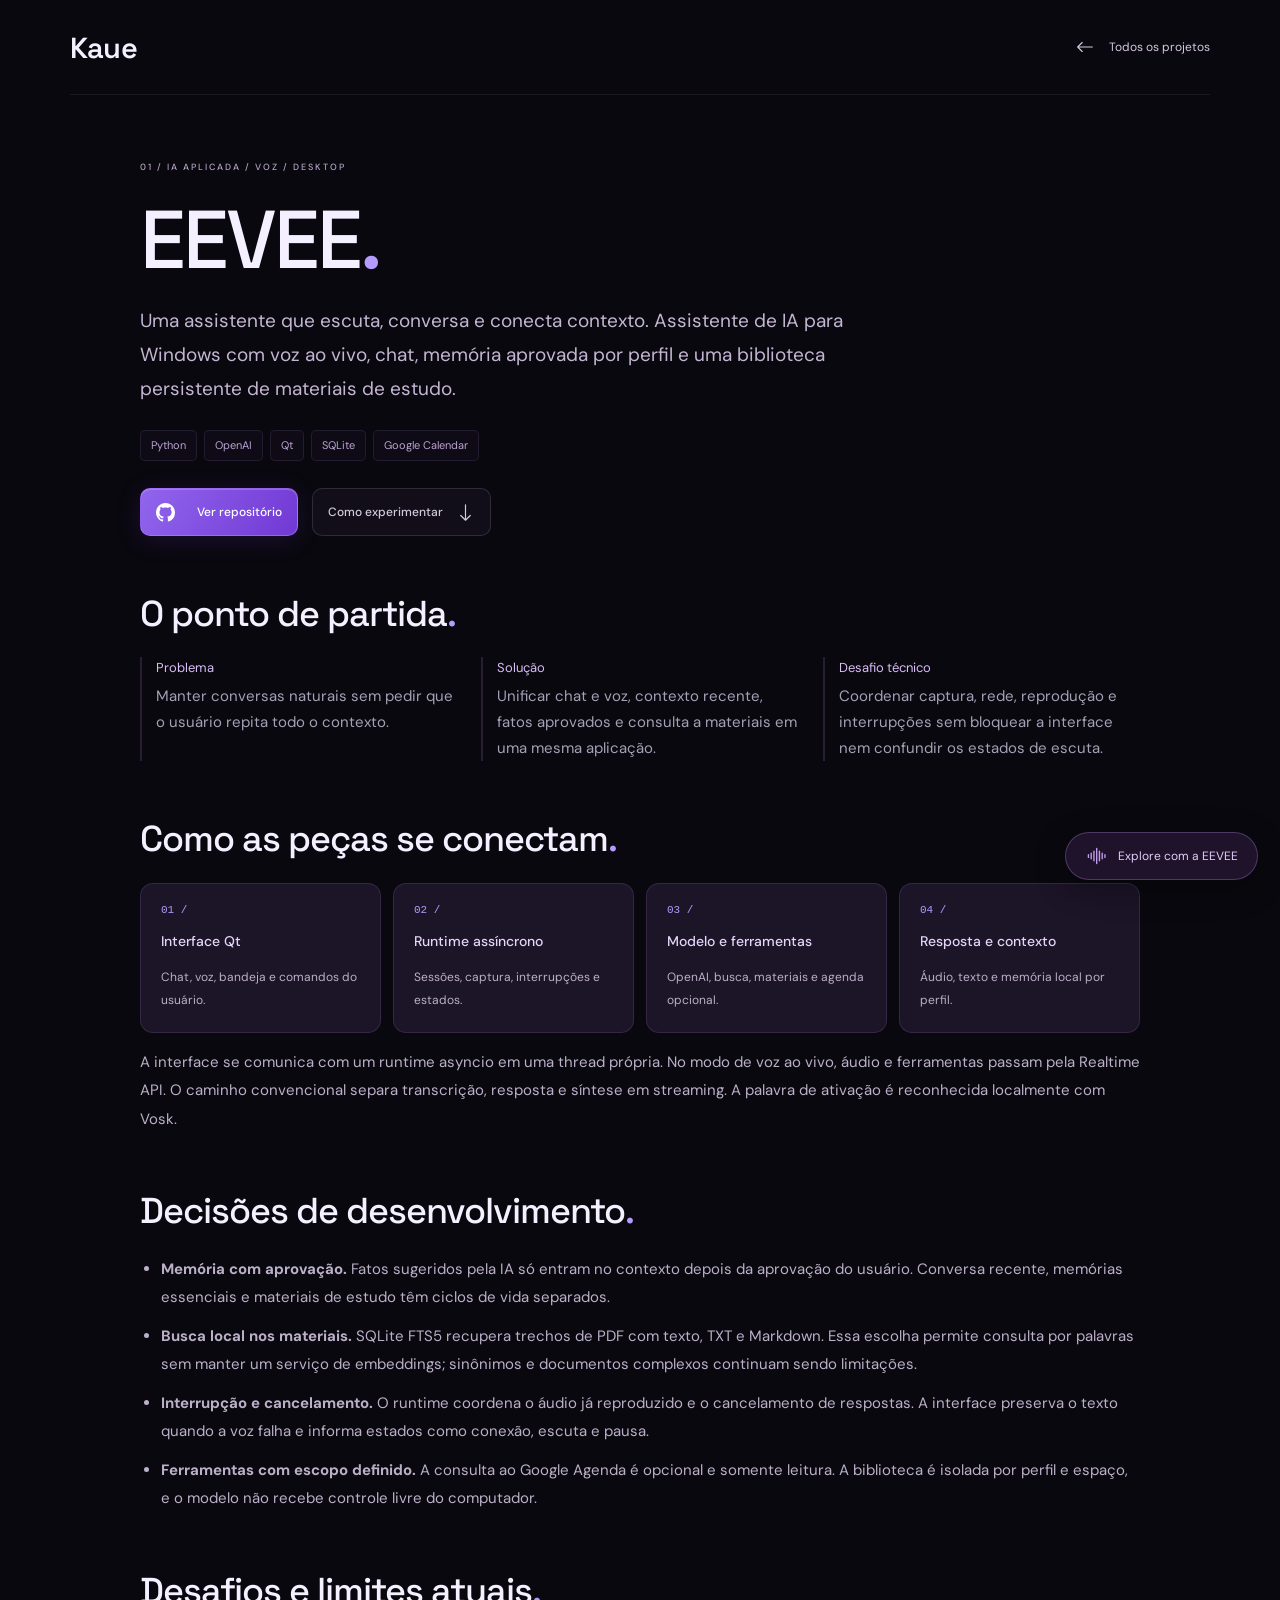
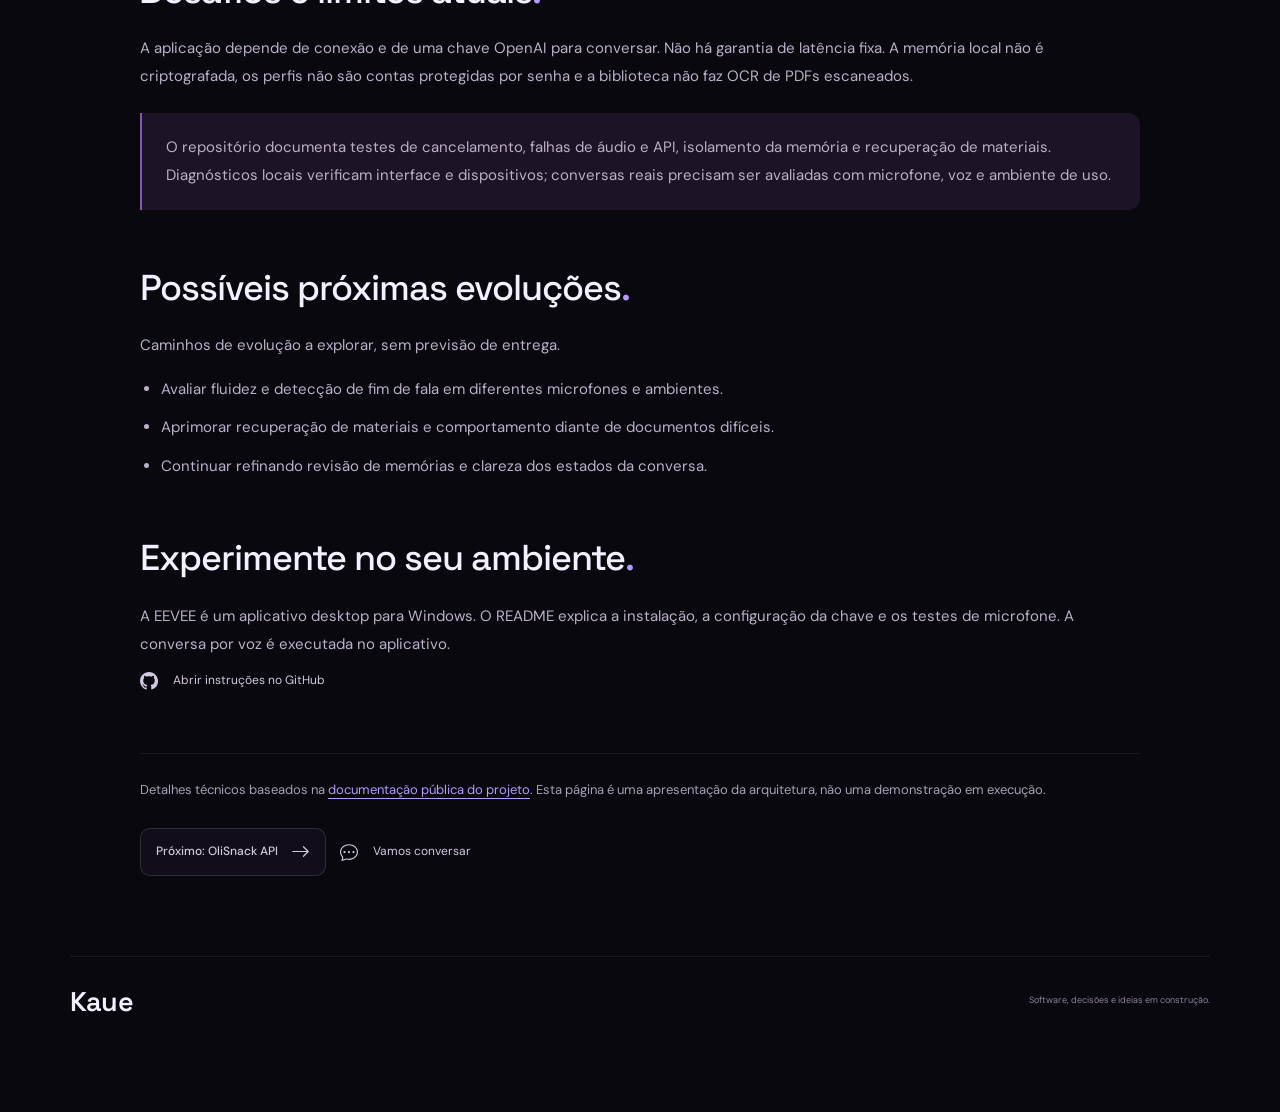
==== commit 33d6db67: "fix: restaura portfolio original e atualiza o email" ====
--- a/projects/eevee/index.html
+++ b/projects/eevee/index.html
@@ -1,5 +1,5 @@
 <!DOCTYPE html>
-<html lang="pt-BR"><head><meta charset="UTF-8"><meta name="viewport" content="width=device-width, initial-scale=1.0"><meta name="theme-color" content="#111c17"><title>EEVEE — Projeto de Kaue Oliveira</title><meta name="description" content="Assistente de IA para Windows com voz ao vivo, chat, memória aprovada por perfil e uma biblioteca persistente de materiais de estudo."><meta property="og:title" content="EEVEE — Kaue Oliveira"><meta property="og:description" content="Assistente de IA para Windows com voz ao vivo, chat, memória aprovada por perfil e uma biblioteca persistente de materiais de estudo."><meta property="og:type" content="article"><meta property="og:locale" content="pt_BR"><link rel="icon" href="../../assets/icons/favicon.svg" type="image/svg+xml"><link rel="preconnect" href="https://fonts.googleapis.com"><link rel="preconnect" href="https://fonts.gstatic.com" crossorigin><link href="https://fonts.googleapis.com/css2?family=DM+Sans:wght@400;500;600;700&amp;family=Instrument+Serif:ital@0;1&amp;display=swap" rel="stylesheet"><link rel="stylesheet" href="../../assets/css/main.css"><script src="../../assets/js/guide.js" defer></script></head>
+<html lang="pt-BR"><head><meta charset="UTF-8"><meta name="viewport" content="width=device-width, initial-scale=1.0"><meta name="theme-color" content="#09080e"><title>EEVEE — Projeto de Kaue Oliveira</title><meta name="description" content="Assistente de IA para Windows com voz ao vivo, chat, memória aprovada por perfil e uma biblioteca persistente de materiais de estudo."><meta property="og:title" content="EEVEE — Kaue Oliveira"><meta property="og:description" content="Assistente de IA para Windows com voz ao vivo, chat, memória aprovada por perfil e uma biblioteca persistente de materiais de estudo."><meta property="og:type" content="article"><meta property="og:locale" content="pt_BR"><link rel="icon" href="../../assets/icons/favicon.svg" type="image/svg+xml"><link rel="preconnect" href="https://fonts.googleapis.com"><link rel="preconnect" href="https://fonts.gstatic.com" crossorigin><link href="https://fonts.googleapis.com/css2?family=DM+Sans:wght@400;500;600;700&family=Manrope:wght@400;500;600;700;800&family=Space+Grotesk:wght@400;500;600;700&display=swap" rel="stylesheet"><link rel="stylesheet" href="../../assets/css/main.css"><link rel="stylesheet" href="../../assets/css/showcase.css"><script src="../../assets/js/guide.js" defer></script></head>
 <body>
   <!-- Bootstrap Icons v1.13.1 (MIT). See assets/icons/LICENSE-bootstrap-icons.txt. -->
   <svg class="icon-sprite" xmlns="http://www.w3.org/2000/svg" width="0" height="0" aria-hidden="true" focusable="false">
@@ -23,12 +23,12 @@
     <symbol id="ui-whatsapp" viewBox="0 0 16 16"><path d="M13.601 2.326A7.85 7.85 0 0 0 7.994 0C3.627 0 .068 3.558.064 7.926c0 1.399.366 2.76 1.057 3.965L0 16l4.204-1.102a7.9 7.9 0 0 0 3.79.965h.004c4.368 0 7.926-3.558 7.93-7.93A7.9 7.9 0 0 0 13.6 2.326zM7.994 14.521a6.6 6.6 0 0 1-3.356-.92l-.24-.144-2.494.654.666-2.433-.156-.251a6.56 6.56 0 0 1-1.007-3.505c0-3.626 2.957-6.584 6.591-6.584a6.56 6.56 0 0 1 4.66 1.931 6.56 6.56 0 0 1 1.928 4.66c-.004 3.639-2.961 6.592-6.592 6.592m3.615-4.934c-.197-.099-1.17-.578-1.353-.646-.182-.065-.315-.099-.445.099-.133.197-.513.646-.627.775-.114.133-.232.148-.43.05-.197-.1-.836-.308-1.592-.985-.59-.525-.985-1.175-1.103-1.372-.114-.198-.011-.304.088-.403.087-.088.197-.232.296-.346.1-.114.133-.198.198-.33.065-.134.034-.248-.015-.347-.05-.099-.445-1.076-.612-1.47-.16-.389-.323-.335-.445-.34-.114-.007-.247-.007-.38-.007a.73.73 0 0 0-.529.247c-.182.198-.691.677-.691 1.654s.71 1.916.81 2.049c.098.133 1.394 2.132 3.383 2.992.47.205.84.326 1.129.418.475.152.904.129 1.246.08.38-.058 1.171-.48 1.338-.943.164-.464.164-.86.114-.943-.049-.084-.182-.133-.38-.232"/></symbol>
     <symbol id="ui-x-lg" viewBox="0 0 16 16"><path d="M2.146 2.854a.5.5 0 1 1 .708-.708L8 7.293l5.146-5.147a.5.5 0 0 1 .708.708L8.707 8l5.147 5.146a.5.5 0 0 1-.708.708L8 8.707l-5.146 5.147a.5.5 0 0 1-.708-.708L7.293 8z"/></symbol>
   </svg>
-<a class="skip-link" href="#main">Pular para o conteúdo</a><header class="container case-header"><a class="logo" href="../../index.html" aria-label="Kaue Oliveira, início"><span class="book-mark" aria-hidden="true"></span>Kaue Oliveira</a><a class="text-link" href="../../index.html#projects"><svg class="icon icon-arrow-left" width="18" height="18" viewBox="0 0 16 16" aria-hidden="true" focusable="false"><use href="#ui-arrow-left"></use></svg> Todos os projetos</a></header>
-<main class="container case-main" id="main"><p class="eyebrow">IA APLICADA / VOZ / DESKTOP</p><h1>EEVEE<span class="accent">.</span></h1><p class="case-lead">Uma assistente que escuta, conversa e conecta contexto. Assistente de IA para Windows com voz ao vivo, chat, memória aprovada por perfil e uma biblioteca persistente de materiais de estudo.</p><div class="tags" aria-label="Tecnologias"><span>Python</span><span>OpenAI</span><span>Qt</span><span>SQLite</span><span>Google Calendar</span></div><div class="project-actions"><a class="button button-primary" href="https://github.com/KaueSun/Eevee-assistant" target="_blank" rel="noopener noreferrer"><svg class="icon icon-github" width="18" height="18" viewBox="0 0 16 16" aria-hidden="true" focusable="false"><use href="#ui-github"></use></svg> Ver repositório</a><a class="button button-secondary" href="#experimentar">Como experimentar <svg class="icon icon-arrow-down" width="18" height="18" viewBox="0 0 16 16" aria-hidden="true" focusable="false"><use href="#ui-arrow-down"></use></svg></a></div>
+<a class="skip-link" href="#main">Pular para o conteúdo</a><header class="container case-header"><a class="logo" href="../../index.html" aria-label="Kaue Oliveira, início">Kaue</a><a class="text-link" href="../../index.html#projects"><svg class="icon icon-arrow-left" width="18" height="18" viewBox="0 0 16 16" aria-hidden="true" focusable="false"><use href="#ui-arrow-left"></use></svg> Todos os projetos</a></header>
+<main class="container case-main" id="main"><p class="eyebrow">01 / IA APLICADA / VOZ / DESKTOP</p><h1>EEVEE<span class="accent">.</span></h1><p class="case-lead">Uma assistente que escuta, conversa e conecta contexto. Assistente de IA para Windows com voz ao vivo, chat, memória aprovada por perfil e uma biblioteca persistente de materiais de estudo.</p><div class="tags" aria-label="Tecnologias"><span>Python</span><span>OpenAI</span><span>Qt</span><span>SQLite</span><span>Google Calendar</span></div><div class="project-actions"><a class="button button-primary" href="https://github.com/KaueSun/Eevee-assistant" target="_blank" rel="noopener noreferrer"><svg class="icon icon-github" width="18" height="18" viewBox="0 0 16 16" aria-hidden="true" focusable="false"><use href="#ui-github"></use></svg> Ver repositório</a><a class="button button-secondary" href="#experimentar">Como experimentar <svg class="icon icon-arrow-down" width="18" height="18" viewBox="0 0 16 16" aria-hidden="true" focusable="false"><use href="#ui-arrow-down"></use></svg></a></div>
 <section class="case-section" aria-labelledby="overview-title"><h2 id="overview-title">O ponto de partida<span class="accent">.</span></h2><dl class="project-story"><div><dt>Problema</dt><dd>Manter conversas naturais sem pedir que o usuário repita todo o contexto.</dd></div><div><dt>Solução</dt><dd>Unificar chat e voz, contexto recente, fatos aprovados e consulta a materiais em uma mesma aplicação.</dd></div><div><dt>Desafio técnico</dt><dd>Coordenar captura, rede, reprodução e interrupções sem bloquear a interface nem confundir os estados de escuta.</dd></div></dl></section>
 <section class="case-section" aria-labelledby="architecture-title"><h2 id="architecture-title">Como as peças se conectam<span class="accent">.</span></h2><ol class="architecture-flow" aria-label="Fluxo simplificado da arquitetura"><li><strong>Interface Qt</strong><span>Chat, voz, bandeja e comandos do usuário.</span></li><li><strong>Runtime assíncrono</strong><span>Sessões, captura, interrupções e estados.</span></li><li><strong>Modelo e ferramentas</strong><span>OpenAI, busca, materiais e agenda opcional.</span></li><li><strong>Resposta e contexto</strong><span>Áudio, texto e memória local por perfil.</span></li></ol><p>A interface se comunica com um runtime asyncio em uma thread própria. No modo de voz ao vivo, áudio e ferramentas passam pela Realtime API. O caminho convencional separa transcrição, resposta e síntese em streaming. A palavra de ativação é reconhecida localmente com Vosk.</p></section>
 <section class="case-section" aria-labelledby="decisions-title"><h2 id="decisions-title">Decisões de desenvolvimento<span class="accent">.</span></h2><ul><li><strong>Memória com aprovação.</strong> Fatos sugeridos pela IA só entram no contexto depois da aprovação do usuário. Conversa recente, memórias essenciais e materiais de estudo têm ciclos de vida separados.</li><li><strong>Busca local nos materiais.</strong> SQLite FTS5 recupera trechos de PDF com texto, TXT e Markdown. Essa escolha permite consulta por palavras sem manter um serviço de embeddings; sinônimos e documentos complexos continuam sendo limitações.</li><li><strong>Interrupção e cancelamento.</strong> O runtime coordena o áudio já reproduzido e o cancelamento de respostas. A interface preserva o texto quando a voz falha e informa estados como conexão, escuta e pausa.</li><li><strong>Ferramentas com escopo definido.</strong> A consulta ao Google Agenda é opcional e somente leitura. A biblioteca é isolada por perfil e espaço, e o modelo não recebe controle livre do computador.</li></ul></section>
 <section class="case-section" aria-labelledby="limits-title"><h2 id="limits-title">Desafios e limites atuais<span class="accent">.</span></h2><p>A aplicação depende de conexão e de uma chave OpenAI para conversar. Não há garantia de latência fixa. A memória local não é criptografada, os perfis não são contas protegidas por senha e a biblioteca não faz OCR de PDFs escaneados.</p><div class="case-note"><p>O repositório documenta testes de cancelamento, falhas de áudio e API, isolamento da memória e recuperação de materiais. Diagnósticos locais verificam interface e dispositivos; conversas reais precisam ser avaliadas com microfone, voz e ambiente de uso.</p></div></section>
 <section class="case-section" aria-labelledby="next-title"><h2 id="next-title">Possíveis próximas evoluções<span class="accent">.</span></h2><p>Caminhos de evolução a explorar, sem previsão de entrega.</p><ul><li>Avaliar fluidez e detecção de fim de fala em diferentes microfones e ambientes.</li><li>Aprimorar recuperação de materiais e comportamento diante de documentos difíceis.</li><li>Continuar refinando revisão de memórias e clareza dos estados da conversa.</li></ul></section>
 <section class="case-section" id="experimentar" aria-labelledby="try-title"><h2 id="try-title">Experimente no seu ambiente<span class="accent">.</span></h2><p>A EEVEE é um aplicativo desktop para Windows. O README explica a instalação, a configuração da chave e os testes de microfone. A conversa por voz é executada no aplicativo.</p><a class="text-link" href="https://github.com/KaueSun/Eevee-assistant#readme" target="_blank" rel="noopener noreferrer"><svg class="icon icon-github" width="18" height="18" viewBox="0 0 16 16" aria-hidden="true" focusable="false"><use href="#ui-github"></use></svg> Abrir instruções no GitHub</a></section>
-<p class="case-source">Detalhes técnicos baseados na <a href="https://github.com/KaueSun/Eevee-assistant#readme" target="_blank" rel="noopener noreferrer">documentação pública do projeto</a>. Esta página é uma apresentação da arquitetura, não uma demonstração em execução.</p><div class="project-actions"><a class="button button-secondary" href="../olisnack/index.html">Próximo: OliSnack API <svg class="icon icon-arrow-right" width="18" height="18" viewBox="0 0 16 16" aria-hidden="true" focusable="false"><use href="#ui-arrow-right"></use></svg></a><a class="text-link" href="../../index.html#contact"><svg class="icon icon-chat-dots" width="18" height="18" viewBox="0 0 16 16" aria-hidden="true" focusable="false"><use href="#ui-chat-dots"></use></svg> Vamos conversar</a></div></main><footer class="container footer"><a class="logo" href="../../index.html"><span class="book-mark" aria-hidden="true"></span>Kaue Oliveira</a><p>Software, decisões e ideias em construção.</p></footer></body></html>+<p class="case-source">Detalhes técnicos baseados na <a href="https://github.com/KaueSun/Eevee-assistant#readme" target="_blank" rel="noopener noreferrer">documentação pública do projeto</a>. Esta página é uma apresentação da arquitetura, não uma demonstração em execução.</p><div class="project-actions"><a class="button button-secondary" href="../olisnack/">Próximo: OliSnack API <svg class="icon icon-arrow-right" width="18" height="18" viewBox="0 0 16 16" aria-hidden="true" focusable="false"><use href="#ui-arrow-right"></use></svg></a><a class="text-link" href="../../index.html#contact"><svg class="icon icon-chat-dots" width="18" height="18" viewBox="0 0 16 16" aria-hidden="true" focusable="false"><use href="#ui-chat-dots"></use></svg> Vamos conversar</a></div></main><footer class="container footer"><a class="logo" href="../../index.html">Kaue</a><p>Software, decisões e ideias em construção.</p></footer></body></html>
--- a/assets/css/main.css
+++ b/assets/css/main.css
@@ -1,317 +1,412 @@
+/* Portfolio styles. References and implementation notes in README.md. */
 :root {
+  --bg: #09080e;
+  --surface: #111018;
+  --text: #f4f0ff;
+  --muted: #a6a0b6;
+  --line: #ffffff12;
+  --accent: #b59aff;
+  --purple: #8751f5;
+  --ease: cubic-bezier(.22, 1, .36, 1);
+  --header-height: 100px;
   color-scheme: dark;
-  --forest: #111c17;
-  --green: #192820;
-  --panel: #202f26;
-  --wood: #271f19;
-  --wine: #382424;
-  --bronze: #876b4e;
-  --amber: #dfb77d;
-  --copper: #bd875d;
-  --ice: #a6c5d1;
-  --ivory: #f7ecd8;
-  --muted: #c8c7b5;
-  --line: #3e4e40;
-  --paper: #efe5ce;
-  --serif: "Instrument Serif", Georgia, serif;
-  --sans: "DM Sans", "Segoe UI", sans-serif;
-}
+}
+* { box-sizing: border-box; }
+html { scroll-behavior: smooth; scroll-padding-top: var(--header-height); }
+body { margin: 0; background: var(--bg); color: var(--text); font: 15px/1.7 'DM Sans', sans-serif; -webkit-font-smoothing: antialiased; }
+a { color: inherit; text-decoration: none; }
+button { font: inherit; cursor: pointer; }
+button, a { touch-action: manipulation; -webkit-tap-highlight-color: transparent; }
+[hidden] { display: none !important; }
+img { display: block; max-width: 100%; height: auto; }
+h1, h2, h3, p { margin: 0; }
+h1, h2, h3 { font-family: 'Space Grotesk', 'Manrope', sans-serif; }
+a:focus-visible, button:focus-visible { outline: 2px solid var(--accent); outline-offset: 6px; border-radius: 6px; }
+::selection { background: #8451d9; color: white; }
+.container { width: min(1140px, calc(100% - 80px)); margin-inline: auto; }
+.accent { color: var(--accent); }
+.muted { color: var(--muted); }
+.gradient-text { color: #b59aff; background: linear-gradient(105deg, #e0ccff 5%, #b58aff 45%, #8251e8 95%); -webkit-background-clip: text; background-clip: text; -webkit-text-fill-color: transparent; }
+.skip-link { position: fixed; z-index: 100; top: 10px; left: 10px; padding: 10px 20px; background: var(--accent); color: var(--bg); transform: translateY(-150%); }
+.skip-link:focus { transform: translateY(0); }
+/* Floating navigation */
+.site-header { position: absolute; top: 22px; left: 0; width: 100%; z-index: 30; }
+.header-inner { width: min(1050px, calc(100% - 80px)); min-height: 64px; padding: 10px 12px 10px 26px; display: flex; justify-content: space-between; align-items: center; gap: 24px; background: #121018d9; border: 1px solid #ffffff15; border-radius: 18px; backdrop-filter: blur(20px); box-shadow: 0 8px 35px #0003, inset 0 1px 0 #ffffff07; }
+.site-header.is-scrolled { position: fixed; top: 12px; }
+.logo { font-family: 'Space Grotesk', sans-serif; font-size: 29px; font-weight: 600; letter-spacing: -.8px; line-height: 1; white-space: nowrap; }
+nav { display: flex; align-items: center; gap: 8px; font-size: 12px; }
+nav a { position: relative; padding: 9px 13px; color: var(--muted); border-radius: 8px; transition: color .2s ease, background-color .2s ease; }
+nav a:hover, nav a[aria-current] { color: #eee5ff; background: #a47cff12; }
+nav .nav-contact { color: #eee6ff; background: #8b5cf618; border: 1px solid #b49aff30; margin-left: 15px; padding: 10px 16px; }
+.nav-contact span { margin-left: 14px; color: var(--accent); }
+.scroll-progress { position: absolute; bottom: 0; left: 15%; width: 70%; height: 1px; background: linear-gradient(90deg, transparent, #a97dff, transparent); transform: scaleX(0); transform-origin: left;  }
+.menu-toggle { align-items: center; gap: 12px; min-height: 44px; background: #ffffff05; border: 1px solid #ffffff18; border-radius: 9px; padding: 8px 12px; color: var(--text); font-size: 12px; }
+.menu-bars, .menu-bars::after { display: block; width: 17px; height: 1px; background: var(--text); transition: transform .2s ease; }
+.menu-bars::after { content: ''; transform: translateY(5px); }
+.menu-toggle[aria-expanded=true] .menu-bars { transform: rotate(45deg); }
+.menu-toggle[aria-expanded=true] .menu-bars::after { transform: rotate(-90deg); }
+/* The opening scene keeps the content readable above all decorative layers. */
+.status-dot { display: inline-block; width: 6px; height: 6px; background: #ba92ff; border-radius: 50%; flex-shrink: 0; box-shadow: 0 0 10px #a064ff88; }
+.button { position: relative; display: inline-flex; justify-content: center; align-items: center; gap: 22px; min-height: 49px; padding: 12px 20px; border-radius: 10px; font-size: 12px; font-weight: 500; transform: translate(var(--mx, 0px), var(--my, 0px)); transition: transform .35s var(--ease), box-shadow .25s ease, border-color .25s ease; }
+.button-primary { background: linear-gradient(120deg, #9165ed, #7139d4); border: 1px solid #bb8cff70; color: #fff; box-shadow: inset 0 1px 0 #ffffff30, 0 4px 25px #6e34d130; }
+.button-primary:hover { box-shadow: inset 0 1px 0 #ffffff40, 0 4px 35px #8853f060; }
+.button-secondary { background: #14101dcc; border: 1px solid #ffffff20; color: #d3cadd; gap: 13px; }
+.button-secondary:hover { border-color: #b18be980; }
+.arrow { display: inline-block; font-size: 21px; line-height: 1; transition: transform .25s ease; }
+a:hover .arrow { transform: translate(2px, -2px); }
+.hero-bottom a { display: flex; align-items: center; gap: 12px; min-height: 40px; }
+.scroll-indicator { display: grid; place-items: center; border: 1px solid #b997e533; border-radius: 20px; width: 23px; height: 33px; font-size: 15px; color: var(--accent); }
+.effects-toggle { border: 1px solid #b38ade20; background: #21162f60; color: #b9aacc; display: inline-flex; align-items: center; gap: 8px; padding: 8px 12px; border-radius: 20px; font-size: 9px; min-height: 36px; }
+.effects-icon { font-size: 16px; }
+/* Project displays */
+.section { padding-block: 110px; }
+h2 { font-size: clamp(32px, 4vw, 51px); font-weight: 500; line-height: 1.12; letter-spacing: -2px; }
+.section-heading { display: flex; justify-content: space-between; align-items: flex-end; gap: 40px; margin-bottom: 42px; }
+.eyebrow { font-size: 9px; font-weight: 500; letter-spacing: 2px; display: flex; align-items: center; gap: 10px; color: #b6a4c9; margin-bottom: 21px; }
+.section-number { color: #9470bc; }
+.text-link { display: inline-flex; align-items: center; gap: 15px; font-size: 12px; min-height: 44px; color: #d5c9e2; }
+.text-link span { color: var(--accent); transition: transform .2s ease; }
+.text-link:hover span { transform: translate(3px, -2px); }
+.project-card { min-width: 0; position: relative; display: block; padding: 10px; border: 1px solid #ffffff12; border-radius: 19px; background: linear-gradient(145deg, #17121d, #100d15); transition: border-color .3s ease, transform .4s var(--ease); overflow: hidden; isolation: isolate; }
+[data-spotlight]::after { content: ''; position: absolute; inset: 0; pointer-events: none; border-radius: inherit; background: radial-gradient(350px circle at var(--sx, 50%) var(--sy, 0%), #b075ff17, transparent 65%); opacity: 0; transition: opacity .3s ease; z-index: 1; }
+[data-spotlight]:hover::after { opacity: 1; }
+.portfolio-visual { background: radial-gradient(ellipse at 50% 80%, #8246c277, transparent 70%), #251039; }
+.portfolio-visual::before { content: ''; position: absolute; inset: 0; background-image: linear-gradient(#d0acff08 1px, transparent 1px), linear-gradient(90deg, #d0acff08 1px, transparent 1px); background-size: 30px 30px; z-index: -1; }
+.visual-label, .visual-bottom { position: absolute; left: 21px; font-size: 7px; letter-spacing: 1.7px; color: #c6a5e5; z-index: 2; }
+.visual-label { top: 20px; }
+.visual-bottom { bottom: 18px; color: #9b7fb5; }
+.browser-bar { display: flex; justify-content: space-between; align-items: center; padding: 9px 13px; border-bottom: 1px solid #ffffff0e; font: 7px monospace; color: #8d789f; }
+.browser-bar>span:first-child { font-size: 6px; letter-spacing: 2px; color: #8c64b5; }
+.mini-eyebrow { color: #ad8ad3; font-size: 5px; letter-spacing: 1px; }
+.mini-content em { color: #b28be9; font-style: normal; }
+.mini-button { background: #8145d2; border: 1px solid #c696ff50; padding: 6px 10px; border-radius: 4px; font-size: 5px; color: white; }
+.project-card:hover .mini-browser, .project-card:focus-visible .mini-browser { transform: perspective(800px) rotateY(0) rotateX(0) rotateZ(0); }
+.tags { display: flex; gap: 6px; flex-wrap: wrap; margin-bottom: 13px; }
+.tags span { padding: 2px 8px; background: #9e6ed20a; border: 1px solid #b18ed321; border-radius: 5px; font-size: 8px; color: #bba3d2; }
+.project-card:hover .project-arrow { background: #8751f535; transform: rotate(7deg); }
+/* Six areas of exploration */
+.skills-section { position: relative; border-block: 1px solid var(--line); background: radial-gradient(ellipse at 100% 0, #522d6b12, transparent 60%), #0c0a10; }
+.section-description { max-width: 305px; color: var(--muted); font-size: 12px; line-height: 1.85; }
+.skills-grid { display: grid; grid-template-columns: repeat(3, 1fr); gap: 14px; }
+.skill-card { position: relative; min-width: 0; padding: 27px; border: 1px solid #ffffff10; background: linear-gradient(135deg, #17121f, #100d16); border-radius: 13px; overflow: hidden; transition: border-color .3s ease, transform .3s var(--ease); }
+.skill-card:hover { border-color: #9e74d14d; transform: translateY(-4px); }
+.skill-icon { width: 45px; height: 45px; display: grid; place-items: center; font: 500 20px monospace; color: #c2a4ef; border: 1px solid #af82e933; border-radius: 12px; background: linear-gradient(145deg, #50356755, #20162e); box-shadow: inset 0 1px 0 #d4b2ff12; margin-bottom: 24px; }
+.skill-category { position: absolute; top: 44px; right: 25px; color: #8b7b9d; font-size: 7px; letter-spacing: 1.7px; }
+.skill-card h3 { font-size: 20px; font-weight: 500; letter-spacing: -.5px; margin-bottom: 6px; }
+.skill-card p { max-width: 260px; color: var(--muted); font-size: 12px; line-height: 1.8; }
+.skills-footnote { display: flex; justify-content: center; align-items: center; gap: 10px; margin-top: 29px; color: #9a8ca9; font-size: 10px; }
+/* Personal profile: an interactive portrait, with static text outside the tilt. */
+.about-intro h2 { margin-bottom: 35px; }
+.portrait-frame>img { width: 100%; height: 100%; object-fit: cover; object-position: center 48%; transition: transform .6s var(--ease); }
+.portrait-shade { position: absolute; inset: 0; background: linear-gradient(180deg, #30144722, transparent 20%, #170d25d9), linear-gradient(100deg, #803ec01a, transparent); }
+.portrait-top { position: absolute; inset: 21px 23px auto; display: flex; justify-content: space-between; align-items: center; color: #e4d2f5; font-size: 8px; letter-spacing: 1.7px; }
+.about-content { position: relative; border-radius: 16px; }
+.about-content>p { color: var(--muted); font-size: 13px; margin-bottom: 22px; }
+/* Contact remains in the purple visual system. */
+.contact-section { position: relative; overflow: hidden; isolation: isolate; border-top: 1px solid #b780f22a; background: radial-gradient(ellipse at 50% 110%, #7134b442, transparent 65%), #110b1a; }
+.contact-inner { position: relative; padding-block: 100px 70px; text-align: center; z-index: 2; }
+.contact-inner .eyebrow { justify-content: center; font-size: 8px; }
+.contact-inner h2 { font-size: clamp(38px, 5.1vw, 64px); line-height: 1.15; margin: 27px 0 23px; letter-spacing: -2.6px; }
+.contact-inner>p:not(.eyebrow):not(.copy-status) { color: #ad9cbd; font-size: 12px; line-height: 1.9; }
+.contact-actions { display: flex; align-items: center; justify-content: center; gap: 26px; margin: 30px 0 19px; flex-wrap: wrap; }
+.copy-email { display: inline-flex; align-items: center; gap: 12px; border: 0; background: transparent; padding: 12px 0; color: #c5afd9; font-size: 12px; }
+.copy-email>span:last-child { font-size: 19px; }
+.contact-email { color: #9e86b2; font-size: 11px; text-decoration: underline; text-underline-offset: 5px; }
+.copy-status { font-size: 11px; color: #ceade9; min-height: 19px; margin-top: 13px; }
+.contact-rings { position: absolute; z-index: -1; width: 850px; height: 500px; left: 50%; top: 70%; transform: translate(-50%, -50%); pointer-events: none; }
+.contact-rings span { position: absolute; inset: 0; border: 1px solid #ad6ce513; border-radius: 50%; transform: rotate(-12deg); }
+.contact-rings span:nth-child(2) { inset: 40px -100px; }
+.contact-rings span:nth-child(3) { inset: 80px -200px; }
+.footer { display: flex; justify-content: space-between; align-items: center; gap: 24px; padding-block: 31px; border-top: 1px solid var(--line); }
+.footer>.logo { font-size: 27px; }
+.footer>p { color: #8f809f; font-size: 9px; }
+.footer-links { display: flex; gap: 19px; font-size: 10px; color: #b7a6c6; }
+.footer-links a:hover { color: #e2c8ff; }
+.back-top { width: 34px; height: 34px; display: grid; place-items: center; border: 1px solid #b684dc30; border-radius: 50%; color: var(--accent); }
+/* Personal portfolio: identity, background, real work, skills and contact. */
+.hero { position: relative; display: flex; flex-direction: column; justify-content: center; isolation: isolate; overflow: hidden; min-height: 810px; padding-top: 150px; }
+.hero-content { position: relative; z-index: 2; display: grid; grid-template-columns: 1.2fr 1fr; align-items: center; gap: 100px; }
+.hero-copy { min-width: 0; }
+.hero-aura { position: absolute; inset: 0; z-index: -3; background: radial-gradient(ellipse at 77% 46%, #6127a22e, transparent 47%); }
+.hero-aura::before { content: ''; position: absolute; width: 570px; height: 500px; top: 120px; left: 53%; border: 1px solid #ae7add12; border-radius: 50%; transform: rotate(-20deg); box-shadow: 0 0 100px #7d3ed00a; }
+#hero-canvas { position: absolute; inset: 0; width: 100%; height: 100%; z-index: -2; pointer-events: none; opacity: .6; }
+.intro { color: #bca6d6; font-size: 10px; letter-spacing: 3px; margin: 0 0 17px; }
+h1 { font-size: clamp(72px, 7vw, 98px); font-weight: 500; line-height: .99; letter-spacing: -5px; }
+.hero-role { font: 400 20px/1.5 'Space Grotesk', sans-serif; color: #d4c9e1; margin-top: 25px; letter-spacing: -.35px; }
+.hero-description { max-width: 430px; margin: 18px 0 0; color: var(--muted); font-size: 14px; line-height: 1.85; }
+.hero-actions { display: flex; flex-wrap: wrap; justify-content: flex-start; gap: 12px; margin-top: 27px; }
+.hero-socials { display: flex; gap: 23px; margin-top: 23px; color: #b8a7c9; font-size: 11px; }
+.hero-socials a { display: inline-flex; align-items: center; gap: 9px; min-height: 34px; }
+.hero-socials a:hover { color: #e0c8ff; }
+.hero-socials span { color: var(--accent); }
+.hero-profile { min-width: 0; }
+.portrait-composition { position: relative; width: min(100%, 395px); margin-left: auto; padding-bottom: 24px; }
+.portrait-frame { position: relative; overflow: hidden; aspect-ratio: 4/4.5; border: 1px solid #b38adc40; border-radius: 20px; background: #201728; transform: perspective(1000px) rotateX(var(--rx, 0deg)) rotateY(var(--ry, 0deg)); transition: transform .4s var(--ease); }
+.profile-availability { position: absolute; bottom: 0; left: -22px; right: 22px; display: flex; align-items: center; gap: 13px; padding: 17px 20px; border: 1px solid #b47be345; border-radius: 11px; background: #1b1325; box-shadow: 0 12px 30px #0004; font-size: 12px; }
+.profile-availability small { display: block; color: #a992be; font-size: 9px; margin-top: 3px; }
+.profile-availability>span:last-child { margin-left: auto; color: var(--accent); font-size: 20px; }
+.hero-bottom { display: flex; justify-content: space-between; align-items: center; gap: 20px; border-bottom: 1px solid var(--line); margin-top: 57px; padding: 22px 0; color: #a18caf; font-size: 9px; }
+.hero-index { font-size: 8px; letter-spacing: 2px; }
+.about-grid { display: grid; grid-template-columns: .85fr 1.35fr; gap: 110px; align-items: start; }
+.about-summary { max-width: 270px; color: var(--muted); font-size: 14px; line-height: 1.9; margin: 24px 0 12px; }
+.about-content>.about-lead { color: #e1d8eb; font: 400 25px/1.5 'Space Grotesk', sans-serif; letter-spacing: -.6px; margin-bottom: 18px; }
+.education-card { display: flex; align-items: center; gap: 17px; margin-top: 29px; padding: 23px 21px; background: #141019; border: 1px solid #ac7bd525; border-radius: 12px; }
+.education-icon { display: grid; place-items: center; width: 43px; height: 43px; flex-shrink: 0; color: #bb8de7; background: #9b5acc13; border-radius: 10px; font: 19px monospace; }
+.education-card .eyebrow { font-size: 7px; letter-spacing: 1.5px; margin-bottom: 5px; }
+.education-card h3 { font-size: 16px; font-weight: 500; }
+.education-card p:last-child { color: var(--muted); font-size: 11px; margin-top: 3px; }
+.education-status { margin-left: auto; font-size: 8px; color: #c2a0e6; background: #9661c913; border: 1px solid #ae7eea26; border-radius: 20px; padding: 3px 9px; }
+.projects-section { background: #0e0b13; border-block: 1px solid var(--line); }
+.featured-project { display: grid; grid-template-columns: 1.1fr 1fr; align-items: stretch; gap: 10px; padding: 12px; }
+.featured-project:hover { border-color: #9867d84d; }
+.project-visual { position: relative; min-height: 380px; height: 100%; display: flex; align-items: center; justify-content: center; border-radius: 11px; overflow: hidden; isolation: isolate; }
+.mini-browser { width: 88%; position: relative; background: #0d0914; color: var(--text); border: 1px solid #b283df45; border-radius: 8px; box-shadow: 0 25px 40px #07030d88; transform: perspective(800px) rotateY(-9deg) rotateX(8deg) rotateZ(-3deg); transition: transform .7s var(--ease); overflow: hidden; }
+.mini-content { display: grid; grid-template-columns: 1fr 1fr; align-items: center; gap: 20px; min-height: 235px; padding: 27px 24px; position: relative; text-align: left; }
+.mini-content strong { display: block; font: 500 34px/1.02 'Space Grotesk', sans-serif; letter-spacing: -1.5px; margin: 11px 0 9px; }
+.mini-profile { width: 100%; height: 162px; object-fit: cover; object-position: center 48%; border-radius: 7px; border: 1px solid #b389d233; }
+.mini-role { color: #b7a3c9; font-size: 7px; margin-bottom: 17px; }
+.project-info { padding: 26px 25px; display: block; }
+.project-type { font-size: 8px !important; letter-spacing: 1.8px; color: #b89bce !important; margin-bottom: 15px; }
+.project-type>span { margin-inline: 8px; color: #7a589b; }
+.project-info h3 { font-size: 29px; font-weight: 500; letter-spacing: -1px; margin-bottom: 13px; }
+.project-info p { font-size: 12px; color: var(--muted); line-height: 1.85; }
+.project-contribution { margin: 20px 0; }
+.project-contribution strong { display: block; margin-bottom: 4px; color: #d1bddf; font-size: 11px; font-weight: 500; }
+.project-info .tags { margin-bottom: 22px; }
+.project-actions { position: relative; z-index: 2; }
+.project-actions .button { font-size: 11px; min-height: 43px; padding: 10px 15px; }
+.project-details { position: relative; z-index: 2; margin-top: 22px; border-top: 1px solid var(--line); padding-top: 7px; }
+.project-details summary { list-style: none; display: flex; align-items: center; justify-content: space-between; gap: 20px; cursor: pointer; color: #c9b5d8; font-size: 11px; padding: 10px 0; min-height: 40px; }
+.project-details summary::-webkit-details-marker { display: none; }
+.project-details summary:focus-visible { outline: 2px solid var(--accent); outline-offset: 3px; border-radius: 4px; }
+.project-details summary>span { color: var(--accent); font-size: 19px; transition: transform .2s ease; }
+.project-details[open] summary>span { transform: rotate(45deg); }
+.project-details ul { margin: 6px 0 8px; padding-left: 16px; color: var(--muted); font-size: 11px; line-height: 1.85; }
+.project-details li+li { margin-top: 5px; }
+.repository-link { display: flex; align-items: center; gap: 20px; margin-top: 22px; padding: 22px 25px; border: 1px solid #aa7dd41f; border-radius: 12px; background: #141019; transition: border-color .2s ease; }
+.repository-link:hover { border-color: #ae7eed60; }
+.repository-icon { color: #bd90ed; font: 25px monospace; }
+.repository-link strong { display: block; font-size: 13px; font-weight: 500; margin-bottom: 4px; }
+.repository-link>span:nth-child(2)>span { color: var(--muted); font-size: 11px; }
+.repository-cta { margin-left: auto; font-size: 11px; color: #c2a8dc; }
+.repository-cta>span { margin-left: 13px; }
+.contact-socials { display: flex; justify-content: center; flex-wrap: wrap; gap: 26px; margin-top: 26px; font-size: 11px; color: #b59bca; }
+.contact-socials a { min-height: 32px; }
+.contact-socials a:hover { color: #ead5ff; }
 
-* { box-sizing: border-box; }
-html { scroll-behavior: smooth; scroll-padding-top: 5.5rem; }
-body { margin: 0; background: var(--forest); color: var(--ivory); font: 1rem/1.65 var(--sans); }
-[hidden] { display: none !important; }
-a { color: inherit; text-decoration: none; }
-button, summary { cursor: pointer; }
-button { font: inherit; color: inherit; }
-:focus-visible { outline: 2px solid var(--ice); outline-offset: 4px; }
-::selection { background: var(--amber); color: #211b14; }
-h1, h2, h3, p, figure, dl, dd { margin: 0; }
-h1, h2, h3, .brand, .logo { font-family: var(--serif); font-weight: 400; }
-h1 { font-size: clamp(4.25rem, 8.6vw, 9.8rem); letter-spacing: -.047em; line-height: .84; }
-h1 em, h2 em { font-weight: 400; color: var(--amber); }
-h2 { font-size: clamp(2.9rem, 5.2vw, 5.1rem); letter-spacing: -.025em; line-height: .98; }
-h3 { font-size: 2rem; line-height: 1.05; }
-p { color: var(--muted); }
-.icon-sprite { position: absolute; width: 0; height: 0; overflow: hidden; }
-.icon { width: 1.05em; height: 1.05em; fill: currentColor; flex: none; vertical-align: -.13em; }
-.container { width: min(88%, 77rem); margin-inline: auto; }
-.section { padding-block: clamp(3.7rem, 7.1vw, 7rem); }
-.eyebrow, .category, .journey small {
-  color: var(--amber);
-  font: 650 .76rem/1.4 var(--sans);
-  text-transform: uppercase;
-  letter-spacing: .18em;
-}
-.eyebrow { margin-bottom: 1rem; }
-.skip-link { position: fixed; z-index: 20; top: .75rem; left: .75rem; transform: translateY(-160%); padding: .65rem 1rem; background: var(--ivory); color: var(--forest); }
-.skip-link:focus { transform: none; }
-
-.site-header { position: sticky; top: 0; z-index: 10; background: #111c17f7; border-bottom: 1px solid var(--line); }
-.masthead, .case-header { min-height: 4.6rem; display: flex; align-items: center; justify-content: space-between; gap: 1rem; }
-.brand, .logo { display: inline-flex; align-items: center; gap: .8rem; font-size: 1.72rem; line-height: 1; white-space: nowrap; }
-.book-mark { position: relative; flex: none; display: inline-block; width: 1.68rem; height: 1.42rem; }
-.book-mark::before, .book-mark::after {
-  content: "";
-  position: absolute;
-  top: 1px;
-  width: 51%;
-  height: 85%;
-  border: 1px solid var(--amber);
-  border-radius: 2px 1px 1px 2px;
-  background: linear-gradient(var(--bronze), var(--bronze)) center 36% / 52% 1px no-repeat,
-    linear-gradient(var(--bronze), var(--bronze)) center 64% / 52% 1px no-repeat;
-}
-.book-mark::before { left: 0; transform: skewY(12deg); }
-.book-mark::after { right: 0; transform: skewY(-12deg); }
-nav, .actions, .work-links, .contact-socials, .project-actions, .footer { display: flex; align-items: center; gap: 1rem; }
-nav { gap: clamp(.85rem, 2.45vw, 2.25rem); }
-nav a { position: relative; padding: .6rem .1rem; color: var(--muted); font-size: .9rem; }
-nav a:is(:hover, [aria-current]) { color: var(--amber); }
-nav a[aria-current]::after { content: ""; position: absolute; bottom: .15rem; left: .1rem; right: .1rem; height: 1px; background: var(--copper); }
-nav .nav-contact, .menu-toggle { padding: .45rem .95rem; background: none; color: var(--amber); border: 1px solid var(--bronze); border-radius: 2px; }
-nav .nav-contact::after { display: none; }
-
-.hero { display: grid; grid-template-columns: .87fr 1.13fr; gap: 1.7rem clamp(2.25rem, 5vw, 5rem); align-items: center; padding-top: clamp(2.2rem, 4.15vw, 4.5rem); }
-.hero-copy { position: relative; padding-block: 1rem; animation: enter .6s ease-out both; }
-.hero-copy .eyebrow { display: flex; align-items: center; gap: .72rem; margin-bottom: 1.35rem; }
-.hero-copy .eyebrow span { width: 2rem; height: 1px; background: var(--copper); }
-.hero-intro { max-width: 26rem; margin: 1.5rem 0 1.8rem; font-size: clamp(1rem, 1.42vw, 1.14rem); }
-.hero-plate { position: relative; display: grid; min-width: 0; aspect-ratio: 1.20; padding: 7px; background: #211f18; border: 1px solid var(--bronze); }
-.hero-plate picture, .hero-plate img { display: block; width: 100%; height: 100%; min-height: 0; }
-.hero-plate img { object-fit: cover; object-position: 60% center; }
-.hero-plate::before { content: ""; position: absolute; z-index: 1; inset: 13px; border: 1px solid #f5d39455; pointer-events: none; }
-.plate-key { position: absolute; z-index: 2; bottom: 8px; right: 8px; width: 27px; height: 27px; border-right: 1px solid var(--amber); border-bottom: 1px solid var(--amber); pointer-events: none; }
-.hero-rule { grid-column: 1 / -1; display: flex; align-items: center; gap: .8rem; color: var(--bronze); }
-.hero-rule::before, .hero-rule::after { content: ""; height: 1px; background: var(--line); }
-.hero-rule::before { flex: .85; }
-.hero-rule::after { flex: 1.15; }
-.actions { flex-wrap: wrap; gap: .65rem; }
-.button {
-  min-height: 2.85rem;
-  padding: .64rem 1.2rem;
-  display: inline-flex;
-  align-items: center;
-  justify-content: center;
-  gap: .55rem;
-  border: 1px solid var(--bronze);
-  border-radius: 2px;
-  font: 650 .875rem/1.2 var(--sans);
-  transition: background .2s ease, border-color .2s ease, transform .2s ease;
-}
-.primary, .button-primary { background: var(--amber); border-color: var(--amber); color: #251f17; }
-.secondary, .button-secondary { background: transparent; color: var(--ivory); }
-.primary:hover, .button-primary:hover { background: #f0cb94; }
-.secondary:hover, .button-secondary:hover { border-color: var(--amber); background: #d6b27a15; }
-.button:hover { transform: translateY(-2px); }
-.availability { display: inline-flex; align-items: center; gap: .6rem; margin-top: 1.35rem; color: var(--muted); font-size: .87rem; }
-.availability:hover { color: var(--ivory); }
-.availability i { width: 7px; height: 7px; border-radius: 50%; background: #b2cda8; outline: 3px solid #b2cda81a; }
-
-.about { display: grid; grid-template-columns: minmax(0, .65fr) minmax(0, 1.35fr); gap: clamp(2rem, 7vw, 7rem); align-items: center; padding-top: clamp(2.8rem, 5.4vw, 5rem); }
-.portrait { width: min(100%, 19rem); aspect-ratio: 5 / 4; display: grid; margin-inline: auto; padding: 6px; border: 1px solid var(--bronze); }
-.portrait img { display: block; width: 100%; height: 100%; min-height: 0; object-fit: cover; object-position: center 40%; }
-.about-content { max-width: 41rem; }
-.about-content p:not(.eyebrow) { margin-top: .85rem; }
-.about .text-link { margin-top: 1rem; }
-.text-link, .repository-action, .archive-grid a { display: inline-flex; align-items: center; gap: .5rem; color: var(--amber); font-size: .9rem; }
-.text-link { width: fit-content; border-bottom: 1px solid var(--bronze); padding: .25rem 0; transition: border-color .2s ease; }
-.text-link:hover { border-color: var(--amber); }
-.section-head { display: flex; align-items: end; justify-content: space-between; gap: 1.15rem; margin-bottom: 2rem; }
-.projects-band { background: var(--green); border-block: 1px solid var(--line); }
-.featured, .work-card { background: var(--panel); border: 1px solid var(--line); transition: border-color .23s ease; }
-.featured:is(:hover, :focus-within), .work-card:is(:hover, :focus-within) { border-color: var(--bronze); }
-.featured { display: grid; grid-template-columns: 1fr 1.03fr; }
-.featured-copy { padding: clamp(1.6rem, 4.6vw, 4rem); }
-.featured-copy h3 { margin-block: .5rem .8rem; font-size: clamp(3.4rem, 7vw, 6.6rem); line-height: .86; }
-.featured-copy>p:not(.category) { max-width: 26rem; }
-.work-stack { color: var(--ice); font-size: .85rem; margin-top: 1rem; }
-.work-links { flex-wrap: wrap; margin-top: 1rem; }
-.work-links a[aria-label] { display: inline-grid; place-items: center; min-width: 2.75rem; min-height: 2.75rem; color: var(--amber); }
-.work-links a[aria-label]:hover { color: var(--ivory); }
-.voice-art {
-  position: relative;
-  min-height: 17rem;
-  display: grid;
-  place-items: center;
-  isolation: isolate;
-  overflow: hidden;
-  background: radial-gradient(ellipse at 50% 42%, #41503d, #202c23 55%, #15211a);
-  border-left: 1px solid var(--line);
-}
-.voice-grid { position: absolute; inset: 0; background: linear-gradient(#d0b48318 1px, transparent 1px), linear-gradient(90deg, #d0b48318 1px, transparent 1px); background-size: 21px 21px; mask-image: radial-gradient(ellipse, black 20%, transparent 75%); }
-.voice-seal { position: relative; width: clamp(8rem, 16vw, 14rem); aspect-ratio: 1; display: grid; place-items: center; border: 1px solid #bc9e6d8c; border-radius: 50%; outline: 1px solid #bc9e6d35; outline-offset: 13px; transition: transform .35s ease; }
-.voice-seal::after { content: ""; position: absolute; inset: 12%; border: 1px dashed #bc9e6d74; border-radius: 50%; }
-.voice-core { display: grid; place-items: center; width: 67%; height: 67%; border: 1px solid #e4be7c94; border-radius: 50%; color: var(--ice); box-shadow: inset 0 0 28px #c49d5840; }
-.voice-core .icon { width: 65%; height: 65%; }
-.voice-title { position: absolute; bottom: .85rem; right: 1.2rem; color: #f0cf98; font: .77rem var(--sans); letter-spacing: .27em; }
-.featured:hover .voice-seal { transform: scale(1.035); }
-.work-grid { display: grid; grid-template-columns: repeat(2, minmax(0, 1fr)); gap: 1.4rem; margin-top: 1.4rem; }
-.work-card { display: grid; grid-template-columns: minmax(0, .72fr) minmax(0, 1fr); }
-.work-body { padding: clamp(1.05rem, 2.4vw, 1.85rem); }
-.work-body h3 { margin: .45rem 0 .6rem; }
-.work-body .work-links { gap: .5rem; }
-.work-art { min-width: 0; min-height: 11rem; display: grid; place-items: center; position: relative; overflow: hidden; border-right: 1px solid var(--line); }
-.work-art::before { content: ""; position: absolute; inset: .5rem; border: 1px solid #fff2; }
-.api-art { background: radial-gradient(at 70% 30%, #626d4c, #293a2b 70%); }
-.api-sample { position: relative; width: min(77%, 9rem); padding: .6rem; border: 1px solid #c0c79a; background: #eee0bb; color: #263122; transform: rotate(-6deg); box-shadow: .35rem .42rem #0003; }
-.code-verb { font: 700 .7rem var(--sans); color: #384c3b; padding-right: .26rem; }
-.api-sample code { font-size: clamp(.65rem, 1.1vw, .83rem); }
-.api-sample i { display: block; width: 86%; height: 3px; margin-top: .4rem; background: #839374; }
-.api-sample i:last-child { width: 62%; }
-.video-art { background: radial-gradient(at 75% 20%, #765041, var(--wine) 70%); }
-.video-sample { position: relative; width: min(75%, 10rem); padding: .4rem; border: 1px solid #c0977a; background: #35221f; transform: rotate(6deg); }
-.video-window { display: grid; place-items: center; aspect-ratio: 1.7; color: #fff1d5; background: linear-gradient(150deg, #9a6f55 42%, #614c45 43%, #986750 75%); }
-.video-timeline { display: flex; gap: 3px; margin-top: 5px; }
-.video-timeline i { width: 24%; height: 6px; background: #c5987f; }
-.video-timeline i:nth-child(2) { width: 38%; background: #c4a67c; }
-.video-audio { width: 75%; height: 4px; margin-top: 3px; background: repeating-linear-gradient(90deg, #adb8ae 0 2px, #6a8080 2px 4px); }
-
-.archive { margin-top: 1.8rem; border-block: 1px solid var(--line); }
-.archive summary { display: flex; align-items: center; justify-content: space-between; gap: 1rem; padding: 1rem 0; list-style: none; color: var(--muted); }
-.archive summary:hover { color: var(--ivory); }
-.archive summary::-webkit-details-marker { display: none; }
-.plus::before { content: "+"; font-size: 1.35rem; color: var(--amber); }
-[open] .plus::before { content: "−"; }
-.archive-grid { display: grid; grid-template-columns: 1fr 1fr; gap: 1.2rem; padding-bottom: 1.5rem; }
-.archive-grid article { padding: .55rem 1.15rem; border-left: 1px solid var(--bronze); }
-.archive-grid p { margin: .55rem 0; }
-
-.skills-band { background: var(--paper); color: #202b22; }
-.skills-band p { color: #3e4538; }
-.skills-band .eyebrow, .skills-band h2 em { color: #694431; }
-.skills-band :focus-visible { outline-color: #37576b; }
-.skill-grid { display: grid; grid-template-columns: repeat(3, minmax(0, 1fr)); gap: 0 1.95rem; margin-top: 1.9rem; }
-.skill-card { padding-block: 1.25rem; border-top: 1px solid #ad9c7a; }
-.skill-card .skill-stack { color: #41553b; font-weight: 650; margin-block: .55rem .25rem; }
-.skill-evidence { display: flex; flex-wrap: wrap; gap: .4rem .8rem; margin-top: .65rem; font-size: .85rem; color: #504a3b; }
-.skill-evidence a { color: #68432d; text-decoration: underline; text-underline-offset: .2em; }
-
-.journey { display: grid; grid-template-columns: .88fr 1.12fr; gap: clamp(2rem, 7vw, 7rem); }
-.journey ol { list-style: none; margin: 0; padding: 0; }
-.journey li { position: relative; padding: 0 0 1.75rem 1.5rem; border-left: 1px solid var(--bronze); }
-.journey li:last-child { padding-bottom: 0; }
-.journey li::before { content: ""; position: absolute; width: 7px; height: 7px; top: .52rem; left: -4px; background: var(--amber); transform: rotate(45deg); }
-.journey h3 { margin: .3rem 0 .45rem; }
-#contact { padding-top: 0; }
-.contact-panel {
-  position: relative;
-  display: grid;
-  grid-template-columns: .88fr 1.12fr;
-  gap: 1.5rem clamp(1.2rem, 5.5vw, 4rem);
-  align-items: center;
-  padding: clamp(1.65rem, 5vw, 4rem);
-  background: linear-gradient(125deg, var(--wine), var(--wood));
-  border: 1px solid var(--bronze);
-}
-.contact-panel::before { content: ""; position: absolute; inset: 6px; border: 1px solid #b385615e; pointer-events: none; }
-.contact-panel h2+p { margin-top: .7rem; }
-.email { display: inline-block; margin-bottom: .85rem; color: var(--amber); font: clamp(1.42rem, 3vw, 2.4rem)/1.1 var(--serif); overflow-wrap: anywhere; }
-.email:hover { color: var(--ivory); }
-.copy-status { font-size: .87rem; min-height: 1.2rem; }
-.contact-socials { flex-wrap: wrap; gap: .35rem 1rem; }
-.contact-socials a { display: inline-flex; align-items: center; gap: .45rem; min-height: 2.2rem; font-size: .88rem; }
-.contact-socials a:hover, .footer>a:hover { color: var(--amber); }
-.footer { padding-block: 1.3rem; border-top: 1px solid var(--line); flex-wrap: wrap; font-size: .85rem; }
-.footer p { margin-right: auto; }
-.motion-control { border: 0; background: transparent; color: var(--muted); text-decoration: underline; font-size: .83rem; }
-
-.guide-launch {
-  position: fixed;
-  bottom: 1rem;
-  right: 1rem;
-  z-index: 8;
-  display: grid;
-  place-items: center;
-  width: 2.85rem;
-  height: 2.85rem;
-  border: 1px solid var(--bronze);
-  border-radius: 50%;
-  background: var(--forest);
-  color: var(--amber);
-}
-.guide-launch>span+span { position: absolute; right: 110%; padding: .3rem .6rem; white-space: nowrap; background: var(--panel); border: 1px solid var(--line); opacity: 0; pointer-events: none; }
-.guide-launch:is(:hover, :focus-visible)>span+span { opacity: 1; }
-.guide-dialog { width: min(92vw, 31rem); max-height: 85dvh; padding: 1.6rem; border: 1px solid var(--bronze); background: var(--panel); color: var(--ivory); border-radius: 3px; }
-.guide-dialog::backdrop { background: #070e0bd9; }
-.guide-header { display: flex; justify-content: space-between; gap: 1rem; align-items: start; }
-.guide-header h2 { font-size: 2.65rem; }
-.guide-close, .guide-options button { border: 1px solid var(--line); border-radius: 2px; background: var(--forest); padding: .45rem .7rem; }
-.guide-options { display: grid; gap: .5rem; margin: 1rem 0; }
-.guide-options button { text-align: left; }
-.guide-options button[aria-pressed=true] { border-color: var(--amber); }
-.guide-answer a { color: var(--amber); }
-.guide-disclosure { margin-top: .8rem; }
-body:has(dialog[open]) { overflow: hidden; }
-
-.case-header { border-bottom: 1px solid var(--line); }
-.case-main { max-width: 61rem; padding-block: 4rem; }
-.case-main h1 { margin-bottom: 1.1rem; font-size: clamp(3.5rem, 9vw, 7.5rem); }
-.case-lead { max-width: 45rem; font-size: 1.13rem; }
-.tags, .project-actions { display: flex; flex-wrap: wrap; gap: .6rem; margin: 1.3rem 0; }
-.tags span { padding: .24rem .72rem; border: 1px solid var(--line); border-radius: 2px; color: var(--ice); font-size: .88rem; }
-.case-section { margin-top: 2.8rem; padding-top: 1.9rem; border-top: 1px solid var(--line); }
-.case-section h2 { margin-bottom: 1.15rem; font-size: clamp(2.2rem, 5vw, 3.85rem); }
-.accent { color: var(--amber); }
-.case-section li { margin: .65rem 0; }
-.case-section strong, .project-story dt { color: var(--ivory); }
-.case-section li, .project-story dd { color: var(--muted); }
-.project-story>div { display: grid; grid-template-columns: 8rem 1fr; gap: .75rem; margin: .65rem 0; }
-.architecture-flow { display: grid; grid-template-columns: repeat(auto-fit, minmax(10rem, 1fr)); gap: .7rem; padding: 0; list-style: none; }
-.architecture-flow li, .case-note { padding: 1rem; background: var(--panel); border-left: 1px solid var(--bronze); }
-.architecture-flow span { display: block; }
-.case-source, .case-note { margin-top: 1rem; }
-.case-source a { color: var(--amber); }
-.case-section a:hover, .case-source a:hover, .archive-grid a:hover { text-decoration: underline; }
-
-@keyframes enter {
-  from { opacity: .35; transform: translateY(7px); }
-  to { opacity: 1; transform: none; }
-}
-
-@media (max-width: 52rem) {
-  .masthead { flex-wrap: wrap; min-height: 3.8rem; padding-block: .55rem; }
-  nav { width: 100%; flex-wrap: wrap; gap: .1rem 1.35rem; }
-  .enhanced nav:not(.open) { display: none; }
-  .enhanced nav.open { display: grid; grid-template-columns: 1fr 1fr; padding-block: .4rem; }
-  nav a { padding: .55rem; }
-  nav a[aria-current]::after { display: none; }
-  .hero { grid-template-columns: 1fr 1fr; }
-  .hero-plate { aspect-ratio: .81; }
-  .work-card { grid-template-columns: 1fr; }
-  .work-art { border-right: 0; border-bottom: 1px solid var(--line); }
-  .skill-grid { grid-template-columns: 1fr 1fr; }
-}
-
-@media (max-width: 40rem) {
-  .container { width: 89%; }
-  .masthead .brand, .case-header .logo { font-size: 1.55rem; }
-  .hero, .about, .featured, .work-grid, .archive-grid, .journey, .contact-panel { grid-template-columns: 1fr; }
-  .hero { gap: 1.4rem; padding-top: 2rem; }
-  .hero-copy { padding-block: .35rem; }
-  h1 { font-size: clamp(4rem, 15vw, 6.2rem); }
-  .hero-copy .eyebrow { margin-bottom: .9rem; }
-  .hero-intro { margin-block: 1rem 1.3rem; }
-  .hero-plate { aspect-ratio: 1.28; padding: 5px; }
-  .hero-plate::before { inset: 10px; }
-  .hero-rule { margin-top: .1rem; }
-  .portrait { order: 2; width: min(100%, 16.5rem); margin-left: 0; }
-  .section-head { flex-direction: column; align-items: start; gap: .7rem; }
-  .voice-art { min-height: 12rem; border-left: 0; border-top: 1px solid var(--line); }
-  .work-grid { gap: .9rem; }
-  .work-card { grid-template-columns: 1fr; }
-  .work-art { min-height: 7.75rem; }
-  .skill-grid { grid-template-columns: 1fr; }
-  .footer { padding-right: 2.8rem; }
-  .footer .brand { width: 100%; }
-  .case-main { padding-block: 2.45rem; }
-  .project-story>div { grid-template-columns: 1fr; gap: 0; }
-  .guide-dialog { padding: 1.12rem; }
-}
-
+/* Progressive enhancement and motion controls */
+.reveal { transition: opacity .7s var(--ease), transform .7s var(--ease); }
+.reveal.is-pending { opacity: 0; transform: translateY(24px); }
+@media (prefers-reduced-motion: no-preference) {
+  .hero-enter { animation: enter .9s var(--ease) both; }
+  .intro.hero-enter { animation-delay: .07s; }
+  .headline-line:first-child { animation-delay: .13s; }
+  .headline-line:nth-child(2) { animation-delay: .2s; }
+  .hero-description.hero-enter { animation-delay: .27s; }
+  .hero-actions.hero-enter { animation-delay: .34s; }
+  @keyframes enter { from { opacity: 0; transform: translateY(22px); filter: blur(5px); } to { opacity: 1; transform: translateY(0); filter: blur(0); } }
+}
+@media (hover: hover) and (pointer: fine) { .portrait-frame:hover>img { transform: scale(1.04); } }
+@media (max-width: 1100px) {
+  .container { width: calc(100% - 64px); }
+}
+@media (max-width: 800px) {
+  .container { width: calc(100% - 48px); }
+  .header-inner { padding-left: 19px; gap: 12px; }
+  nav { gap: 0; font-size: 11px; }
+  nav a { padding: 8px 11px; }
+  nav .nav-contact { margin-left: 5px; padding: 10px 12px; }
+  .nav-contact span { margin-left: 6px; }
+  .section { padding-block: 80px; }
+  h2 { font-size: 39px; }
+  .section-description { max-width: 260px; }
+  .skill-card { padding: 23px 19px; }
+  .skill-category { top: 40px; right: 17px; font-size: 6px; letter-spacing: 1px; }
+  .skill-icon { width: 37px; height: 37px; font-size: 17px; }
+  .skill-card p { font-size: 11px; }
+  .about-content>p { font-size: 12px; }
+  .footer { flex-wrap: wrap; }
+  .footer>p { flex: 1; }
+  .footer-links { order: 4; width: 100%; justify-content: center; padding-top: 18px; border-top: 1px solid var(--line); }
+}
+@media (max-width: 620px) {
+  :root { --header-height: 95px; }
+  .container { width: calc(100% - 40px); }
+  .site-header { top: 14px; }
+  .header-inner { width: calc(100% - 28px); flex-wrap: wrap; padding: 9px 10px 9px 17px; border-radius: 14px; min-height: 62px; }
+  .logo { font-size: 28px; }
+  .menu-toggle:not([hidden]) { display: flex; }
+  nav { width: 100%; flex-wrap: wrap; padding: 5px 0 8px; gap: 5px; }
+  nav a { min-height: 42px; display: inline-flex; align-items: center; padding: 8px 12px; font-size: 12px; }
+  .has-js nav { display: none; }
+  .has-js nav.is-open { display: flex; }
+  nav .nav-contact { margin-left: 0; }
+  html:not(.has-js) .site-header { position: relative; }
+  html:not(.has-js) .hero { padding-top: 65px; }
+  .hero-description br { display: none; }
+  .button { padding: 12px 15px; font-size: 11px; gap: 14px; min-height: 46px; }
+  .button-secondary { gap: 9px; }
+  .section { padding-block: 65px; }
+  h2 { font-size: 37px; letter-spacing: -1.7px; }
+  .eyebrow { font-size: 8px; letter-spacing: 1.6px; margin-bottom: 18px; }
+  .section-heading { display: block; margin-bottom: 29px; }
+  .section-heading>.text-link { margin-top: 16px; }
+  .visual-label, .visual-bottom { font-size: 6px; left: 17px; }
+  .section-description { max-width: 330px; margin-top: 21px; font-size: 12px; }
+  .skills-grid { grid-template-columns: 1fr 1fr; gap: 10px; }
+  .skill-card { padding: 20px 15px; }
+  .skill-category { position: static; display: block; font-size: 6px; letter-spacing: 1px; margin-bottom: 7px; }
+  .skill-icon { margin-bottom: 21px; }
+  .skill-card h3 { font-size: 19px; }
+  .skill-card p { font-size: 11px; }
+  .skills-footnote { font-size: 9px; gap: 8px; }
+  .about-intro h2 { margin-bottom: 30px; }
+  .about-content>p { font-size: 13px; }
+  .contact-inner { padding-block: 70px 48px; }
+  .contact-inner .eyebrow { font-size: 7px; letter-spacing: 1.3px; }
+  .contact-inner h2 { font-size: clamp(31px, 8vw, 47px); letter-spacing: -1.7px; }
+  .contact-inner>p:not(.eyebrow):not(.copy-status) { font-size: 12px; }
+  .contact-inner>p br { display: none; }
+  .contact-actions { gap: 23px; }
+  .contact-rings { width: 600px; }
+  .footer { gap: 15px; padding-block: 26px; }
+  .footer>p { font-size: 8px; max-width: 190px; text-align: center; }
+  .footer>.logo { font-size: 26px; }
+  .back-top { width: 31px; height: 31px; }
+}
+@media (max-width: 360px) {
+  .hero-actions .button { padding-inline: 11px; font-size: 10px; gap: 10px; }
+}
+.motion-paused *, .motion-paused *::before, .motion-paused *::after { animation: none !important; transition: none !important; }
+.motion-paused .reveal.is-pending { opacity: 1; transform: none; }
+.motion-paused .portrait-frame, .motion-paused .button { transform: none !important; }
 @media (prefers-reduced-motion: reduce) {
   html { scroll-behavior: auto; }
-  *, *::after, *::before { animation: none !important; transition: none !important; }
-}
-.motion-paused { scroll-behavior: auto; }
-.motion-paused *, .motion-paused *::after, .motion-paused *::before { animation: none !important; transition: none !important; }
+  *, *::before, *::after { animation: none !important; transition: none !important; }
+  .reveal.is-pending { opacity: 1; transform: none; }
+  .portrait-frame, .button { transform: none !important; }
+}
+
+/* Portfolio layout at smaller widths. */
+@media (max-width: 1100px) {
+  .hero-content { gap: 55px; }
+  .hero { min-height: 770px; padding-top: 140px; }
+  .hero-role { font-size: 18px; }
+  .about-grid { gap: 70px; }
+  .education-card { padding: 20px 16px; gap: 12px; }
+  .education-status { display: none; }
+  .featured-project { grid-template-columns: 1fr 1fr; }
+  .project-info { padding: 24px 17px; }
+  .mini-content { padding: 24px 18px; gap: 14px; }
+  .mini-content strong { font-size: 29px; }
+}
+@media (max-width: 800px) {
+  .hero-content { gap: 40px; }
+  .hero { min-height: 740px; padding-top: 133px; }
+  h1 { font-size: 76px; letter-spacing: -4px; }
+  .hero-role { font-size: 16px; }
+  .hero-description { font-size: 13px; }
+  .portrait-frame { aspect-ratio: 4/5; }
+  .profile-availability { left: -15px; right: 8px; padding: 14px 12px; gap: 10px; font-size: 10px; }
+  .profile-availability small { font-size: 7px; }
+  .hero-bottom { margin-top: 40px; }
+  .about-grid { grid-template-columns: .85fr 1.3fr; gap: 45px; }
+  .about-summary { font-size: 13px; }
+  .education-icon { width: 34px; height: 34px; font-size: 16px; }
+  .education-card h3 { font-size: 13px; }
+  .project-info h3 { font-size: 24px; }
+  .project-visual { min-height: 330px; }
+  .mini-content { grid-template-columns: 1fr; min-height: 245px; text-align: center; }
+  .mini-profile { display: none; }
+  .mini-content strong { font-size: 38px; }
+  .repository-link { padding: 20px; gap: 15px; }
+  .repository-cta { max-width: 100px; font-size: 10px; }
+}
+@media (max-width: 620px) {
+  .hero { min-height: auto; padding-top: 126px; }
+  .hero-content { width: calc(100% - 40px); grid-template-columns: 1fr; gap: 38px; }
+  .intro { font-size: 9px; margin-bottom: 17px; }
+  h1 { font-size: clamp(68px, 19vw, 94px); letter-spacing: -4px; }
+  .hero-role { font-size: 18px; margin-top: 21px; }
+  .hero-description { max-width: 365px; font-size: 13px; margin-top: 16px; padding: 0; }
+  .hero-actions { margin-top: 24px; gap: 12px; }
+  .hero-socials { margin-top: 17px; gap: 24px; font-size: 11px; }
+  .hero-profile { width: 100%; }
+  .portrait-composition { width: calc(100% - 28px); max-width: 340px; margin-inline: auto; }
+  .portrait-frame { aspect-ratio: 1.1; }
+  .profile-availability { left: -14px; right: 15px; font-size: 11px; padding: 15px 16px; }
+  .profile-availability small { font-size: 8px; }
+  .hero-bottom { margin-top: 24px; padding: 21px 0; font-size: 8px; gap: 12px; }
+  .hero-index { display: none; }
+  .hero-aura { background: radial-gradient(ellipse at 60% 80%, #6127a229, transparent 60%); }
+  .hero-aura::before { left: -20%; top: 480px; width: 600px; height: 350px; }
+  .about-grid { grid-template-columns: 1fr; gap: 26px; }
+  .about-intro h2 { margin-bottom: 0; }
+  .about-summary { max-width: 320px; margin-top: 18px; }
+  .about-content>.about-lead { font-size: 23px; }
+  .education-card { padding: 21px 17px; margin-top: 24px; gap: 15px; }
+  .education-card h3 { font-size: 15px; }
+  .education-icon { width: 40px; height: 40px; }
+  .featured-project { grid-template-columns: 1fr; gap: 0; padding: 10px; }
+  .project-visual { min-height: 265px; }
+  .mini-content { grid-template-columns: 1fr 1fr; padding: 24px 17px; min-height: 205px; text-align: left; gap: 12px; }
+  .mini-profile { display: block; height: 144px; }
+  .mini-content strong { font-size: 29px; }
+  .mini-role { font-size: 6px; }
+  .project-info { padding: 25px 13px 13px; }
+  .project-info h3 { font-size: 27px; }
+  .project-info p { font-size: 12px; }
+  .repository-link { flex-wrap: wrap; gap: 12px; padding: 20px 17px; }
+  .repository-link strong { font-size: 12px; }
+  .repository-link>span:nth-child(2) { flex: 1; }
+  .repository-icon { font-size: 21px; }
+  .repository-cta { max-width: none; width: 100%; margin: 4px 0 0 37px; font-size: 11px; }
+  .contact-inner h2 { font-size: 41px; }
+}
+@media (max-width: 360px) {
+  .hero-role { font-size: 16px; }
+  .hero-bottom a { gap: 7px; }
+  .effects-toggle { font-size: 8px; padding-inline: 9px; }
+  .mini-content { padding-inline: 12px; gap: 10px; }
+  .mini-content strong { font-size: 25px; }
+  .mini-profile { height: 125px; }
+}
+
+/* Public GitHub projects, curated from their repository READMEs. */
+.github-projects { display: grid; grid-template-columns: repeat(2, minmax(0, 1fr)); align-items: stretch; gap: 24px; margin-top: 24px; }
+.repository-project { display: flex; flex-direction: column; padding: 10px; }
+.project-art { position: relative; height: 155px; flex-shrink: 0; display: flex; align-items: center; justify-content: center; isolation: isolate; overflow: hidden; border-radius: 11px; background: radial-gradient(ellipse at 70% 90%, #6932aa38, transparent 65%), #1c1029; }
+.project-art::before { content: ''; position: absolute; inset: 0; z-index: -1; background-image: radial-gradient(#c69af525 1px, transparent 1px); background-size: 18px 18px; mask-image: linear-gradient(90deg, transparent, black); }
+.art-number { position: absolute; top: 15px; left: 18px; color: #a185bc; font: 9px monospace; letter-spacing: 1px; }
+.art-mark { color: #c7a6f3; font: 500 42px 'Space Grotesk', monospace; letter-spacing: -2px; line-height: 1; transform: translateY(-7px); transition: transform .4s var(--ease); }
+.art-caption { position: absolute; left: 15px; right: 15px; bottom: 19px; text-align: center; color: #a78cbe; font: 9px monospace; letter-spacing: .3px; }
+.art-orbit { position: absolute; z-index: -1; width: 240px; height: 90px; border: 1px solid #b581e52b; border-radius: 50%; transform: rotate(-20deg); }
+.art-viral-bot { background-color: #21102b; }
+.art-viral-bot .art-mark { font-size: 36px; }
+.art-estoque .art-mark { font-size: 36px; letter-spacing: 1px; }
+.art-nutrisearch { background-color: #17112d; }
+.art-socratico .art-mark { font-family: monospace; }
+.repository-project:hover .art-mark { transform: translateY(-10px); }
+.repository-body { display: flex; flex: 1; flex-direction: column; padding: 24px 20px 10px; }
+.repository-body .project-type { font-size: 8px !important; line-height: 1.7; margin-bottom: 10px; letter-spacing: 1.3px; }
+.repository-body h3 { font-size: 24px; font-weight: 500; letter-spacing: -.7px; line-height: 1.25; margin-bottom: 13px; }
+.repository-description { color: var(--muted); font-size: 13px; line-height: 1.85; margin-bottom: 19px; }
+.repository-body .tags { margin-bottom: 17px; }
+.project-highlights { margin: 0 0 23px; padding-left: 16px; color: #b2a1c0; font-size: 11px; line-height: 1.9; }
+.project-highlights li+li { margin-top: 3px; }
+.project-highlights li::marker { color: #9d75c7; }
+.repository-action { position: relative; z-index: 2; display: flex; align-items: center; justify-content: space-between; gap: 20px; padding: 14px 0; margin-top: auto; border-top: 1px solid var(--line); color: #cfb7e8; font-size: 12px; }
+.repository-action>span { color: var(--accent); font-size: 20px; transition: transform .2s ease; }
+.repository-action:hover>span { transform: translate(2px, -2px); }
+@media (max-width: 800px) {
+  .github-projects { gap: 18px; }
+  .repository-body { padding: 21px 13px 7px; }
+  .repository-body h3 { font-size: 22px; }
+  .repository-description { font-size: 12px; }
+}
+@media (max-width: 620px) {
+  .github-projects { grid-template-columns: 1fr; gap: 20px; margin-top: 20px; }
+  .project-art { height: 145px; }
+  .repository-body { padding: 23px 14px 7px; }
+  .repository-body h3 { font-size: 24px; }
+}
--- a/assets/css/showcase.css
+++ b/assets/css/showcase.css
@@ -0,0 +1,229 @@
+/* Software showcase: responsive content, case studies and portfolio guide. */
+.icon-sprite { position: absolute; width: 0; height: 0; overflow: hidden; pointer-events: none; }
+.icon { display: inline-block; width: 18px; height: 18px; flex: 0 0 auto; fill: currentColor; vertical-align: -.15em; }
+.button .icon { width: 19px; height: 19px; }
+.hero-socials .icon, .contact-socials .icon, .footer-links .icon { color: #c5b2de; }
+.hero-socials a, .contact-socials a, .footer-links a { gap: 9px; white-space: nowrap; }
+.contact-socials a, .footer-links a { font-size: 13px; }
+.repository-action { justify-content: flex-start; gap: 10px; }
+.repository-action .icon { color: var(--accent); }
+.repository-icon .icon { width: 27px; height: 27px; }
+.repository-cta { display: inline-flex; align-items: center; gap: 10px; }
+.scroll-indicator .icon { width: 14px; height: 14px; }
+.effects-icon, .guide-launch>span:first-child { display: inline-flex; align-items: center; }
+.guide-launch .icon { width: 22px; height: 22px; }
+.guide-close { display: grid; place-items: center; }
+.guide-answer a { gap: 10px; }
+.art-caption .icon { width: 12px; height: 12px; margin-inline: 3px; }
+.skill-evidence .icon { width: 14px; height: 14px; }
+.back-top { display: inline-flex; align-items: center; justify-content: center; }
+:where(h2, h3, article[id]) { scroll-margin-top: 115px; }
+.section { padding-block: 82px; }
+.hero { min-height: auto; }
+.hero-content { gap: 64px; }
+.hero-copy { min-width: 0; }
+.hero-role { font-size: clamp(20px, 2.2vw, 27px); line-height: 1.4; }
+.hero-specialties { display: block; margin-top: 7px; color: var(--accent); font-size: 15px; font-weight: 400; letter-spacing: .2px; }
+.hero-description { font-size: 15px; line-height: 1.85; max-width: 490px; }
+.hero-socials { flex-wrap: wrap; column-gap: 24px; row-gap: 4px; }
+.hero-socials a, .effects-toggle { min-height: 44px; }
+.portrait-frame { background: #241434; box-shadow: 0 22px 70px #6d389422; }
+.portrait-frame>img { filter: saturate(.55) contrast(1.05); }
+.portrait-shade { pointer-events: none; background: linear-gradient(180deg, #28133422, transparent 30%, #190d2cdf), linear-gradient(110deg, #985cc43a, transparent 70%); }
+.about-grid { gap: 70px; }
+.about-content>p { font-size: 15px; line-height: 1.85; }
+.about-intro h2 { margin-bottom: 22px; }
+.section-description { font-size: 14px; }
+.eevee-feature { grid-template-columns: .9fr 1.1fr; padding: 12px; gap: 12px; border-color: #a77ade35; }
+.eevee-art { position: relative; display: flex; flex-direction: column; align-items: center; justify-content: center; gap: 36px; overflow: hidden; isolation: isolate; min-height: 570px; border-radius: 12px; background: radial-gradient(ellipse at 50% 44%, #7635b349, transparent 64%), #160e22; }
+.eevee-art::before { content: ''; position: absolute; inset: 0; z-index: -1; background-image: linear-gradient(#b77dea0b 1px, transparent 1px), linear-gradient(90deg, #b77dea0b 1px, transparent 1px); background-size: 38px 38px; mask-image: linear-gradient(transparent, #000 35%, transparent); }
+.eevee-art-label { position: absolute; top: 26px; left: 26px; font: 10px 'DM Sans', sans-serif; letter-spacing: 2px; color: #c6a9e6; }
+.eevee-orb { width: 210px; aspect-ratio: 1; border-radius: 50%; display: grid; place-items: center; position: relative; background: radial-gradient(circle at 37% 30%, #9a69c43b, #421b6a22 58%, #3d146940); box-shadow: inset 0 0 45px #b085e531, 0 0 80px #8d49dd21; border: 1px solid #bb8ff156; }
+.eevee-orb::before, .eevee-orb::after { content: ''; position: absolute; inset: -20px; border: 1px solid #ad78e522; border-radius: 50%; }
+.eevee-orb::after { inset: -43px; border-color: #ad78e514; }
+.voice-bars { display: flex; align-items: center; gap: 9px; height: 86px; }
+.voice-bars i { width: 7px; height: 28px; border-radius: 8px; background: linear-gradient(#e5d3ff, #9560dc); box-shadow: 0 0 15px #b783fb44; }
+.voice-bars i:nth-child(2), .voice-bars i:nth-child(6) { height: 46px; }
+.voice-bars i:nth-child(3), .voice-bars i:nth-child(5) { height: 68px; }
+.voice-bars i:nth-child(4) { height: 88px; }
+.eevee-wordmark { text-align: center; font: 500 52px/1.1 'Space Grotesk', sans-serif; letter-spacing: 12px; padding-left: 12px; color: #e8d8ff; }
+.eevee-wordmark>span { display: block; margin-top: 18px; font: 9px 'DM Sans', sans-serif; letter-spacing: 2.5px; padding-right: 12px; color: #b29bc9; }
+.eevee-capabilities { display: flex; flex-wrap: wrap; justify-content: center; gap: 8px; }
+.eevee-capabilities span { font-size: 11px; color: #c5a9e3; padding: 6px 11px; border: 1px solid #b680ef25; border-radius: 30px; }
+.eevee-info { padding: 28px 25px; }
+.eevee-info .project-type { font-size: 10px !important; letter-spacing: 1.1px; }
+.development-status { display: inline-flex; align-items: center; gap: 8px; margin-bottom: 22px; color: #c6b3db; font-size: 11px; }
+.eevee-info h3 { font-size: clamp(29px, 3vw, 39px); line-height: 1.2; letter-spacing: -1.3px; margin-bottom: 19px; }
+.eevee-info .eevee-description { font-size: 14px; line-height: 1.85; }
+.eevee-description strong { color: var(--text); font-weight: 500; }
+.project-story { display: grid; gap: 13px; margin: 23px 0; }
+.project-story div { padding-left: 14px; border-left: 2px solid #a978dc30; }
+.project-story dt { color: #dbbdf8; font-size: 11px; margin-bottom: 3px; }
+.project-story dd { margin: 0; color: var(--muted); font-size: 13px; line-height: 1.75; }
+.compact-story { margin: 2px 0 24px; }
+.compact-story div { border: 0; padding: 0; }
+.compact-story dt { font-size: 11px; }
+.tags { gap: 7px; flex-wrap: wrap; }
+.tags span { font-size: 11px; padding: 5px 10px; }
+.project-actions { display: flex; align-items: center; flex-wrap: wrap; gap: 14px; }
+.project-actions .button { min-height: 48px; font-size: 12px; }
+.repository-description { font-size: 14px; }
+.repository-body .project-type { font-size: 10px !important; }
+.case-link { display: flex; align-items: center; justify-content: space-between; font-size: 13px; min-height: 48px; color: #dbc5f1; margin-top: auto; }
+.repository-action { font-size: 13px; min-height: 48px; margin-top: 0; }
+.portfolio-note { display: flex; align-items: center; justify-content: space-between; gap: 30px; padding: 30px; margin-top: 24px; border: 1px solid var(--line); border-radius: 16px; }
+.portfolio-note h3 { font-size: 22px; font-weight: 500; margin: 8px 0; }
+.portfolio-note p:not(.project-type) { max-width: 660px; color: var(--muted); font-size: 14px; }
+.portfolio-note .text-link { flex-shrink: 0; }
+.skill-groups { grid-template-columns: repeat(3, minmax(0, 1fr)); gap: 18px; }
+.skill-groups .skill-card { display: flex; flex-direction: column; padding: 26px; min-width: 0; }
+.skill-index { font: 11px monospace; color: #b597d8; margin-bottom: 25px; }
+.skill-groups h3 { font-size: 22px; }
+.skill-groups .skill-stack { font-size: 13px; color: #d1b6ed; margin: 10px 0; }
+.skill-groups p { font-size: 13px; max-width: none; }
+.skill-evidence { display: flex; flex-wrap: wrap; gap: 0 14px; padding-top: 16px; margin-top: auto; font-size: 11px; }
+.skill-evidence a { position: relative; z-index: 2; display: inline-flex; align-items: center; gap: 6px; min-height: 44px; color: #d8c8eb; text-decoration: underline; text-underline-offset: 4px; text-decoration-color: #9a76c15c; }
+.skill-evidence>span { padding-top: 12px; color: var(--muted); }
+.now-section { padding-bottom: 82px; }
+.now-heading { display: flex; justify-content: space-between; align-items: baseline; padding-bottom: 24px; border-bottom: 1px solid var(--line); }
+.now-heading .eyebrow { margin: 0; }
+.now-heading h2 { font-size: 36px; }
+.now-grid { display: grid; grid-template-columns: repeat(3,minmax(0,1fr)); gap: 30px; margin: 28px 0 0; }
+.now-grid dt { color: #b89dd5; font-size: 12px; margin-bottom: 9px; }
+.now-grid dd { margin: 0; font: 18px/1.6 'Space Grotesk', sans-serif; }
+.now-grid p { font: 13px/1.8 'DM Sans',sans-serif; color: var(--muted); margin-top: 7px; }
+.now-grid a { display: inline-flex; align-items: center; gap: 8px; min-height: 44px; }
+.contact-inner>p:not(.eyebrow):not(.copy-status) { font-size: 15px; }
+.contact-socials a, .footer-links a { display: inline-flex; align-items: center; min-height: 44px; }
+.footer { padding-bottom: 96px; }
+.back-top { min-width: 44px; min-height: 44px; }
+/* Native modal offers an optional, local guide with explicit preset answers. */
+.guide-launch { position: fixed; right: 22px; bottom: max(20px, env(safe-area-inset-bottom)); z-index: 35; display: inline-flex; align-items: center; gap: 11px; background: #22152feb; backdrop-filter: blur(12px); border: 1px solid #b48be14f; border-radius: 40px; color: #e2cefa; padding: 12px 19px; min-height: 48px; font-size: 12px; box-shadow: 0 8px 32px #0005; }
+.guide-launch>span:first-child { color: #c19bec; font-size: 20px; }
+.guide-dialog { width: min(480px, calc(100% - 28px)); max-height: calc(100dvh - 40px); padding: 25px; background: #14101d; color: var(--text); border: 1px solid #b48be155; border-radius: 20px; overflow-y: auto; overscroll-behavior: contain; }
+.guide-dialog::backdrop { background: #050309bd; backdrop-filter: blur(5px); }
+body:has(.guide-dialog[open]) { overflow: hidden; }
+.guide-header { display: flex; align-items: center; justify-content: space-between; gap: 15px; }
+.guide-header h2 { font-size: 25px; letter-spacing: -.8px; }
+.guide-close { width: 44px; height: 44px; border: 1px solid var(--line); border-radius: 50%; background: #24192d; color: white; font-size: 23px; flex-shrink: 0; }
+.guide-disclosure { font-size: 12px; color: #b1a1c4; margin: 14px 0 20px; }
+.guide-options { display: grid; gap: 9px; }
+.guide-options button { background: #241832; color: #e1ccef; border: 1px solid #b48be129; border-radius: 10px; padding: 12px 15px; min-height: 48px; text-align: left; font-size: 14px; }
+.guide-options button[aria-pressed=true] { border-color: #ba8bea; background: #39234d; }
+.guide-answer { margin-top: 20px; font-size: 14px; line-height: 1.85; }
+.guide-answer p { color: #c9bfd5; }
+.guide-answer a { display: inline-flex; align-items: center; min-height: 44px; color: var(--accent); text-decoration: underline; text-underline-offset: 4px; }
+/* Case studies remain static and work on subdirectory deployments. */
+.case-header { display: flex; justify-content: space-between; align-items: center; gap: 24px; padding-block: 25px; border-bottom: 1px solid var(--line); }
+.case-main { max-width: 1000px; padding-block: 65px 80px; }
+.case-main h1 { font-size: clamp(43px, 7vw, 82px); letter-spacing: -3px; line-height: 1.08; margin: 19px 0; }
+.case-lead { max-width: 740px; font-size: 19px; color: #c4b6d3; line-height: 1.8; }
+.case-main .tags { margin-top: 24px; }
+.case-main .project-actions { display: flex; margin: 27px 0 0; }
+.case-section { margin-top: 58px; }
+.case-section h2 { font-size: clamp(28px, 4vw, 36px); letter-spacing: -1px; margin-bottom: 23px; }
+.case-section p, .case-section li { color: #bcb0c9; font-size: 15px; line-height: 1.9; }
+.case-section p+p { margin-top: 15px; }
+.case-section ul { padding-left: 21px; }
+.case-section li+li { margin-top: 10px; }
+.case-section .project-story { grid-template-columns: repeat(3,minmax(0,1fr)); gap: 24px; }
+.case-section .project-story dt { font-size: 13px; }
+.case-section .project-story dd { font-size: 15px; }
+.architecture-flow { display: grid; grid-template-columns: repeat(4,minmax(0,1fr)); gap: 12px; list-style: none; padding: 0 !important; counter-reset: steps; }
+.architecture-flow li { position: relative; counter-increment: steps; display: flex; flex-direction: column; justify-content: center; gap: 12px; padding: 20px; background: #1c1427; border: 1px solid #b48be129; border-radius: 13px; margin: 0 !important; }
+.architecture-flow li::before { content: '0' counter(steps) ' /'; font: 11px monospace; color: var(--accent); }
+.architecture-flow strong { color: #e5d5f8; font-weight: 500; font-size: 14px; }
+.architecture-flow span { font-size: 12px; }
+.case-note { padding: 20px 24px; border-left: 2px solid #8a56b5; background: #1c1326; border-radius: 0 12px 12px 0; margin-top: 22px; }
+.case-source { border-top: 1px solid var(--line); padding-top: 25px; margin-top: 50px; color: var(--muted); font-size: 13px; }
+.case-source a { color: var(--accent); text-decoration: underline; text-underline-offset: 4px; }
+:where(summary, input, dialog, .guide-options button):focus-visible { outline: 2px solid var(--accent); outline-offset: 4px; }
+@media (max-width: 1000px) {
+  .hero-content { gap: 38px; }
+  .eevee-feature { grid-template-columns: .8fr 1.2fr; }
+  .eevee-info { padding: 24px 16px; }
+  .eevee-orb { width: 175px; }
+  .eevee-wordmark { font-size: 42px; letter-spacing: 9px; }
+  .skill-groups { grid-template-columns: repeat(2,minmax(0,1fr)); }
+}
+@media (max-width: 800px) {
+  .section { padding-block: 66px; }
+  .eevee-feature { grid-template-columns: 1fr; }
+  .eevee-art { min-height: 385px; gap: 25px; }
+  .eevee-orb { width: 150px; margin-top: 40px; }
+  .voice-bars { transform: scale(.8); }
+  .eevee-wordmark { font-size: 36px; }
+  .eevee-wordmark>span { margin-top: 10px; }
+  .eevee-capabilities { margin-bottom: 20px; }
+  .eevee-info { padding: 24px; }
+  .eevee-info h3 { font-size: 35px; }
+  .about-grid { gap: 35px; }
+  .now-grid { gap: 20px; }
+  .now-grid dd { font-size: 16px; }
+  .portfolio-note { flex-direction: column; align-items: flex-start; gap: 16px; }
+  .architecture-flow { grid-template-columns: repeat(2,minmax(0,1fr)); }
+  .case-section .project-story { grid-template-columns: 1fr; }
+}
+@media (max-width: 620px) {
+  .container { width: calc(100% - 40px); }
+  .section { padding-block: 54px; }
+  .hero-content { gap: 28px; }
+  .hero-role { font-size: 23px; }
+  .hero-specialties { font-size: 14px; max-width: 285px; }
+  .hero-description { font-size: 15px; }
+  .hero-actions { gap: 10px; }
+  .hero-actions .button { flex: 1; padding-inline: 12px; white-space: nowrap; font-size: 12px; gap: 9px; }
+  .hero-socials { display: grid; grid-template-columns: repeat(2, minmax(0, 1fr)); font-size: 13px; gap: 10px; margin-top: 18px; }
+  .hero-socials a { min-height: 46px; padding: 10px 13px; border: 1px solid #b48be123; border-radius: 10px; background: #b48be108; }
+  .hero-socials .icon { width: 18px; height: 18px; }
+  .hero-bottom { flex-wrap: wrap; font-size: 10px; gap: 8px; }
+  .effects-toggle { font-size: 10px; }
+  .portrait-composition { max-width: 300px; }
+  .portrait-frame { aspect-ratio: 1.15; }
+  .about-content>p, .about-summary { font-size: 15px; }
+  .section-description { max-width: none; font-size: 14px; margin-top: 16px; }
+  .eyebrow { font-size: 10px; }
+  .eevee-art { min-height: 360px; }
+  .eevee-art-label { font-size: 9px; left: 19px; top: 20px; }
+  .eevee-info { padding: 24px 12px 14px; }
+  .eevee-info h3 { font-size: clamp(28px, 8vw, 35px); }
+  .eevee-info .eevee-description { font-size: 15px; }
+  .eevee-info .project-type { font-size: 9px !important; }
+  .project-story dd, .repository-description { font-size: 14px; }
+  .eevee-info .project-actions { display: flex; flex-direction: column; align-items: stretch; }
+  .eevee-info .project-actions a { justify-content: center; font-size: 13px; }
+  .repository-body { padding: 22px 14px 7px; }
+  .tags span { font-size: 11px; }
+  .portfolio-note { padding: 23px; }
+  .skill-groups { grid-template-columns: 1fr; gap: 14px; }
+  .skill-groups .skill-card { padding: 24px; }
+  .skill-index { margin-bottom: 16px; }
+  .skill-groups .skill-stack, .skill-groups p { font-size: 14px; }
+  .skill-evidence { font-size: 12px; }
+  .skills-footnote { font-size: 11px; }
+  .now-section { padding-bottom: 54px; }
+  .now-grid { grid-template-columns: 1fr; gap: 22px; }
+  .now-grid>div+div { border-top: 1px solid var(--line); padding-top: 22px; }
+  .now-grid dd { font-size: 19px; }
+  .now-grid p { font-size: 14px; }
+  .contact-inner { padding-block: 54px 40px; }
+  .contact-inner>p:not(.eyebrow):not(.copy-status) { font-size: 14px; }
+  .guide-launch { right: 14px; bottom: max(14px, env(safe-area-inset-bottom)); width: 48px; height: 48px; padding: 0; justify-content: center; }
+  .guide-launch>span:last-child { display: none; }
+  .guide-dialog { padding: 20px; }
+  .case-header { padding-block: 20px; }
+  .case-header .text-link { font-size: 12px; }
+  .case-main { padding-top: 38px; }
+  .case-main h1 { letter-spacing: -2px; }
+  .case-lead { font-size: 17px; }
+  .case-section { margin-top: 40px; }
+  .architecture-flow { grid-template-columns: 1fr; }
+  .case-main .project-actions { align-items: stretch; flex-direction: column; }
+}
+@media (max-width: 360px) {
+  .container, .hero-content { width: calc(100% - 32px); }
+  .hero-actions { flex-direction: column; }
+  .hero-role { font-size: 21px; }
+  .hero-socials { gap: 10px; }
+  .now-heading h2 { font-size: 30px; }
+}
